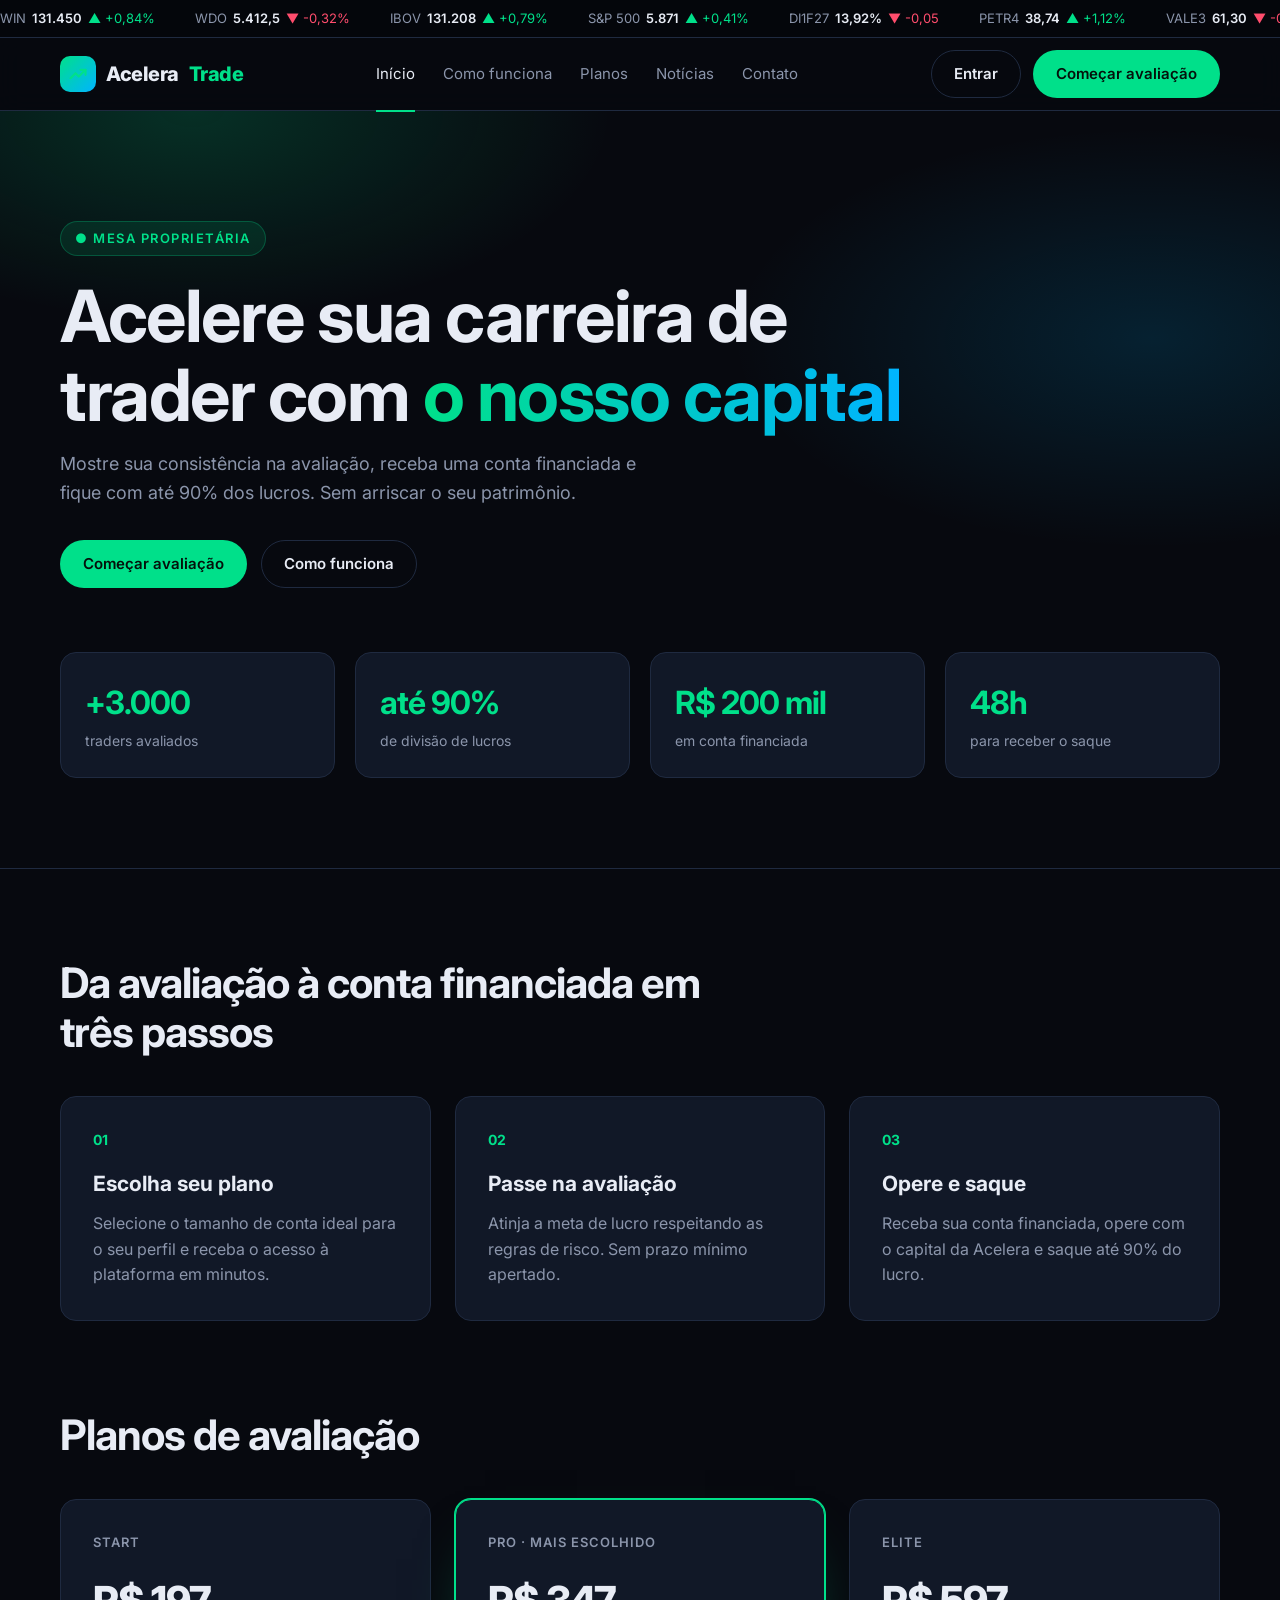
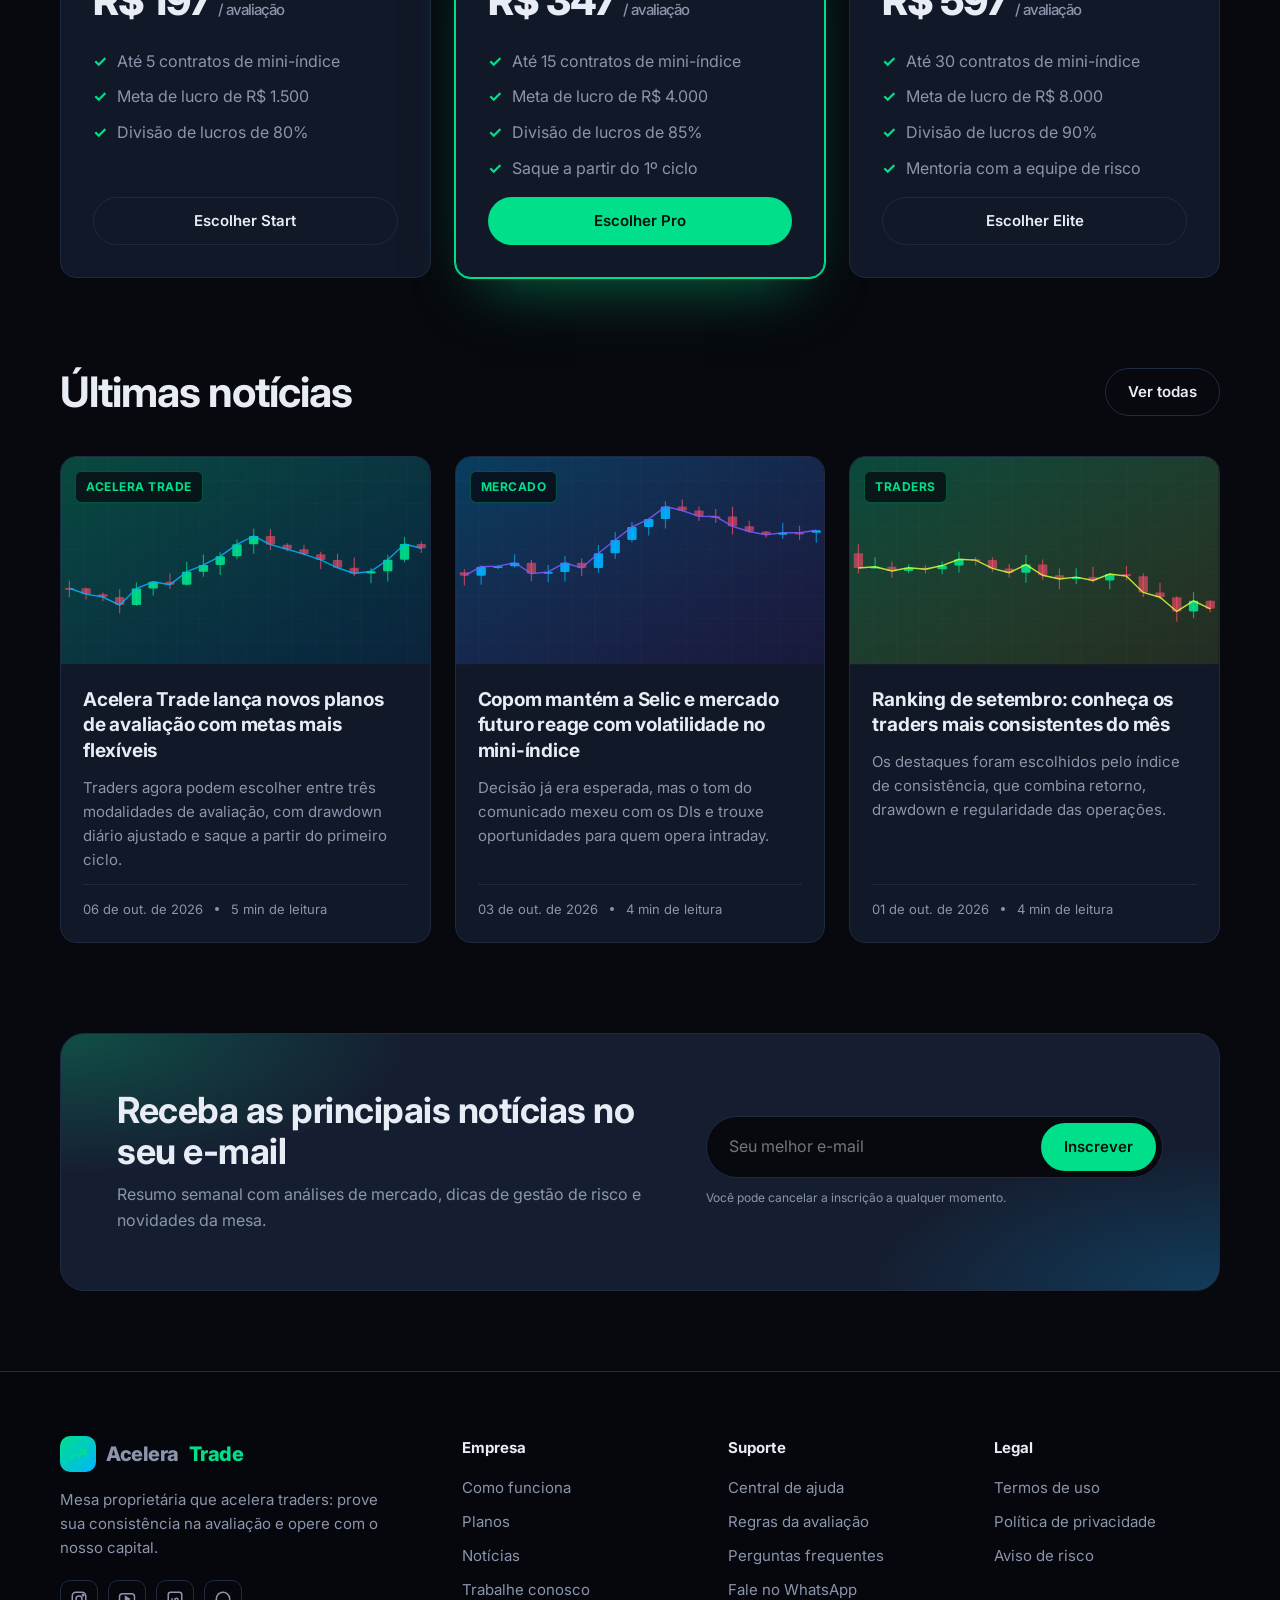
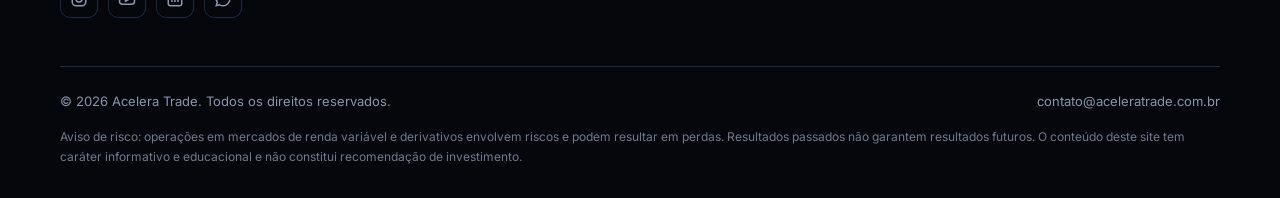
==== index.html @ 7189e015 "Cria site da Acelera Trade com página inicial e portal de notícias Co-Authored-By: Claude Opus 5.5 <" ====
<!DOCTYPE html>
<html lang="pt-BR">
<head>
  <meta charset="UTF-8">
  <meta name="viewport" content="width=device-width, initial-scale=1.0">
  <title>Acelera Trade | Mesa proprietária para traders</title>
  <meta name="description" content="Acelera Trade: passe na avaliação, comprove sua consistência e opere com o nosso capital, ficando com até 90% do lucro.">
  <link rel="preconnect" href="https://fonts.googleapis.com">
  <link rel="preconnect" href="https://fonts.gstatic.com" crossorigin>
  <link href="https://fonts.googleapis.com/css2?family=Inter:wght@400;500;600;700;800&display=swap" rel="stylesheet">
  <link rel="icon" href="favicon.svg" type="image/svg+xml">
  <link rel="stylesheet" href="css/style.css">
</head>
<body data-page="home">
  <div id="site-header"></div>

  <main>
    <section class="page-hero home-hero">
      <div class="container">
        <span class="eyebrow">● Mesa proprietária</span>
        <h1>Acelere sua carreira de trader com <em>o nosso capital</em></h1>
        <p>Mostre sua consistência na avaliação, receba uma conta financiada e fique com até 90% dos lucros. Sem arriscar o seu patrimônio.</p>
        <div class="hero-actions">
          <a href="#planos" class="btn btn--primary">Começar avaliação</a>
          <a href="#como-funciona" class="btn btn--ghost">Como funciona</a>
        </div>
        <div class="stats">
          <div class="stat"><strong>+3.000</strong><span>traders avaliados</span></div>
          <div class="stat"><strong>até 90%</strong><span>de divisão de lucros</span></div>
          <div class="stat"><strong>R$ 200 mil</strong><span>em conta financiada</span></div>
          <div class="stat"><strong>48h</strong><span>para receber o saque</span></div>
        </div>
      </div>
    </section>

    <section class="section" id="como-funciona">
      <div class="container">
        <div class="section-head">
          <h2>Da avaliação à conta financiada em três passos</h2>
        </div>
        <div class="steps">
          <div class="step"><div class="step__num">01</div><h3>Escolha seu plano</h3><p>Selecione o tamanho de conta ideal para o seu perfil e receba o acesso à plataforma em minutos.</p></div>
          <div class="step"><div class="step__num">02</div><h3>Passe na avaliação</h3><p>Atinja a meta de lucro respeitando as regras de risco. Sem prazo mínimo apertado.</p></div>
          <div class="step"><div class="step__num">03</div><h3>Opere e saque</h3><p>Receba sua conta financiada, opere com o capital da Acelera e saque até 90% do lucro.</p></div>
        </div>
      </div>
    </section>

    <section class="section" id="planos" style="padding-top:0">
      <div class="container">
        <div class="section-head">
          <h2>Planos de avaliação</h2>
        </div>
        <div class="plans">
          <div class="plan">
            <span class="plan__name">Start</span>
            <div class="plan__price">R$ 197 <small>/ avaliação</small></div>
            <ul><li>Até 5 contratos de mini-índice</li><li>Meta de lucro de R$ 1.500</li><li>Divisão de lucros de 80%</li></ul>
            <a href="#" class="btn btn--ghost">Escolher Start</a>
          </div>
          <div class="plan plan--hot">
            <span class="plan__name">Pro · mais escolhido</span>
            <div class="plan__price">R$ 347 <small>/ avaliação</small></div>
            <ul><li>Até 15 contratos de mini-índice</li><li>Meta de lucro de R$ 4.000</li><li>Divisão de lucros de 85%</li><li>Saque a partir do 1º ciclo</li></ul>
            <a href="#" class="btn btn--primary">Escolher Pro</a>
          </div>
          <div class="plan">
            <span class="plan__name">Elite</span>
            <div class="plan__price">R$ 597 <small>/ avaliação</small></div>
            <ul><li>Até 30 contratos de mini-índice</li><li>Meta de lucro de R$ 8.000</li><li>Divisão de lucros de 90%</li><li>Mentoria com a equipe de risco</li></ul>
            <a href="#" class="btn btn--ghost">Escolher Elite</a>
          </div>
        </div>
      </div>
    </section>

    <section class="section home-news" style="padding-top:0">
      <div class="container">
        <div class="section-head">
          <h2>Últimas notícias</h2>
          <a href="noticias.html" class="btn btn--ghost">Ver todas</a>
        </div>
        <div class="grid" id="latest"></div>
      </div>
    </section>

    <div class="container">
      <section class="newsletter">
        <div>
          <h2>Receba as principais notícias no seu e-mail</h2>
          <p>Resumo semanal com análises de mercado, dicas de gestão de risco e novidades da mesa.</p>
        </div>
        <div>
          <form data-newsletter>
            <input type="email" placeholder="Seu melhor e-mail" required aria-label="E-mail">
            <button class="btn btn--primary" type="submit">Inscrever</button>
          </form>
          <small>Você pode cancelar a inscrição a qualquer momento.</small>
        </div>
      </section>
    </div>
  </main>

  <div id="site-footer"></div>

  <script src="js/noticias-data.js"></script>
  <script src="js/main.js"></script>
  <script>
    document.addEventListener("DOMContentLoaded", () => {
      document.getElementById("latest").innerHTML = sortedNews().slice(0, 3).map(cardHtml).join("");
    });
  </script>
</body>
</html>
---- css/style.css ----
:root {
  --bg: #07090f;
  --bg-2: #0d1220;
  --card: #111827;
  --card-2: #151e31;
  --line: #1f2a40;
  --text: #e8ecf5;
  --muted: #8b95ab;
  --accent: #00e08a;
  --accent-2: #00b4ff;
  --danger: #ff4d6d;
  --radius: 16px;
  --max: 1200px;
}

* { box-sizing: border-box; margin: 0; padding: 0; }
html { scroll-behavior: smooth; }
body {
  font-family: "Inter", system-ui, -apple-system, Segoe UI, Roboto, sans-serif;
  background: var(--bg);
  color: var(--text);
  line-height: 1.6;
  -webkit-font-smoothing: antialiased;
}
a { color: inherit; text-decoration: none; }
img { max-width: 100%; display: block; }
button, input, select { font: inherit; }

.container { width: 100%; max-width: var(--max); margin: 0 auto; padding: 0 20px; }

/* ---------- Header ---------- */
.ticker {
  background: #04060b;
  border-bottom: 1px solid var(--line);
  overflow: hidden;
  font-size: 13px;
  white-space: nowrap;
}
.ticker__track {
  display: inline-flex;
  gap: 40px;
  padding: 8px 0;
  animation: ticker 40s linear infinite;
}
.ticker__item { color: var(--muted); }
.ticker__item b { color: var(--text); margin: 0 6px; font-weight: 600; }
.up { color: var(--accent); }
.down { color: var(--danger); }
@keyframes ticker { from { transform: translateX(0); } to { transform: translateX(-50%); } }

.header {
  position: sticky; top: 0; z-index: 50;
  background: rgba(7, 9, 15, .85);
  backdrop-filter: blur(12px);
  border-bottom: 1px solid var(--line);
}
.header__inner { display: flex; align-items: center; justify-content: space-between; height: 72px; gap: 24px; }
.logo { display: flex; align-items: center; gap: 10px; font-weight: 800; font-size: 20px; letter-spacing: -.5px; }
.logo__mark {
  width: 36px; height: 36px; border-radius: 10px;
  background: linear-gradient(135deg, var(--accent), var(--accent-2));
  display: grid; place-items: center; color: #04110b;
}
.logo span { color: var(--accent); }

.nav { display: flex; gap: 28px; font-size: 15px; }
.nav a { color: var(--muted); transition: color .2s; position: relative; }
.nav a:hover, .nav a.active { color: var(--text); }
.nav a.active::after {
  content: ""; position: absolute; left: 0; right: 0; bottom: -26px; height: 2px; background: var(--accent);
}
.header__cta { display: flex; gap: 12px; align-items: center; }

.btn {
  display: inline-flex; align-items: center; justify-content: center; gap: 8px;
  padding: 11px 22px; border-radius: 999px; font-weight: 600; font-size: 15px;
  border: 1px solid transparent; cursor: pointer; white-space: nowrap; transition: transform .2s, box-shadow .2s, background .2s;
}
.btn--primary { background: var(--accent); color: #04110b; }
.btn--primary:hover { transform: translateY(-2px); box-shadow: 0 10px 30px -10px var(--accent); }
.btn--ghost { border-color: var(--line); color: var(--text); background: transparent; }
.btn--ghost:hover { border-color: var(--accent); color: var(--accent); }

.menu-toggle { display: none; background: none; border: 0; color: var(--text); cursor: pointer; }

/* ---------- Hero ---------- */
.page-hero {
  position: relative;
  padding: 80px 0 56px;
  overflow: hidden;
  border-bottom: 1px solid var(--line);
}
.page-hero::before {
  content: ""; position: absolute; inset: 0;
  background:
    radial-gradient(600px 300px at 15% 0%, rgba(0, 224, 138, .18), transparent 70%),
    radial-gradient(600px 300px at 90% 30%, rgba(0, 180, 255, .14), transparent 70%);
  pointer-events: none;
}
.page-hero .container { position: relative; }
.eyebrow {
  display: inline-flex; align-items: center; gap: 8px;
  font-size: 13px; font-weight: 600; letter-spacing: 1.5px; text-transform: uppercase;
  color: var(--accent); background: rgba(0, 224, 138, .1);
  padding: 6px 14px; border-radius: 999px; border: 1px solid rgba(0, 224, 138, .25);
}
.page-hero h1 { font-size: clamp(36px, 5vw, 60px); line-height: 1.1; letter-spacing: -1.5px; margin: 20px 0 16px; max-width: 760px; }
.page-hero h1 em { font-style: normal; background: linear-gradient(90deg, var(--accent), var(--accent-2)); -webkit-background-clip: text; background-clip: text; color: transparent; }
.page-hero p { color: var(--muted); font-size: 18px; max-width: 620px; }

/* ---------- Toolbar ---------- */
.toolbar { display: flex; flex-wrap: wrap; justify-content: space-between; align-items: center; gap: 16px; margin: 40px 0 32px; }
.filters { display: flex; flex-wrap: wrap; gap: 10px; }
.chip {
  padding: 8px 16px; border-radius: 999px; font-size: 14px; font-weight: 500;
  background: var(--card); border: 1px solid var(--line); color: var(--muted); cursor: pointer; transition: all .2s;
}
.chip:hover { color: var(--text); border-color: #2c3a57; }
.chip.active { background: var(--accent); color: #04110b; border-color: var(--accent); }
.search {
  display: flex; align-items: center; gap: 8px;
  background: var(--card); border: 1px solid var(--line); border-radius: 999px; padding: 0 16px; min-width: 280px;
}
.search input { background: none; border: 0; outline: none; color: var(--text); padding: 10px 0; width: 100%; }
.search:focus-within { border-color: var(--accent); }

/* ---------- Thumbnails ---------- */
.thumb {
  position: relative; overflow: hidden; aspect-ratio: 16 / 9;
  background: var(--bg-2);
}
.thumb svg { width: 100%; height: 100%; display: block; transition: transform .5s; }
.thumb__tag {
  position: absolute; top: 14px; left: 14px;
  font-size: 12px; font-weight: 700; letter-spacing: .5px; text-transform: uppercase;
  padding: 5px 10px; border-radius: 6px; background: rgba(7, 9, 15, .75); backdrop-filter: blur(6px);
  color: var(--accent); border: 1px solid rgba(0, 224, 138, .3);
}

/* ---------- Featured ---------- */
.featured {
  display: grid; grid-template-columns: 1.35fr 1fr; gap: 0;
  background: var(--card); border: 1px solid var(--line); border-radius: var(--radius); overflow: hidden;
  margin-top: 48px; transition: border-color .3s;
}
.featured:hover { border-color: #2c3a57; }
.featured:hover .thumb svg { transform: scale(1.04); }
.featured .thumb { aspect-ratio: auto; min-height: 340px; }
.featured__body { padding: 40px; display: flex; flex-direction: column; justify-content: center; gap: 16px; }
.featured__label { font-size: 13px; font-weight: 700; color: var(--accent-2); text-transform: uppercase; letter-spacing: 1.5px; }
.featured h2 { font-size: clamp(24px, 2.6vw, 34px); line-height: 1.2; letter-spacing: -.5px; }
.featured p { color: var(--muted); }

.meta { display: flex; align-items: center; gap: 12px; font-size: 13px; color: var(--muted); flex-wrap: wrap; }
.meta .dot { width: 4px; height: 4px; background: var(--muted); border-radius: 50%; }
.author { display: flex; align-items: center; gap: 8px; color: var(--text); font-weight: 500; }
.avatar {
  width: 28px; height: 28px; border-radius: 50%; display: grid; place-items: center;
  font-size: 12px; font-weight: 700; color: #04110b; background: linear-gradient(135deg, var(--accent), var(--accent-2));
}

/* ---------- Layout with sidebar ---------- */
.content { display: grid; grid-template-columns: 1fr 320px; gap: 40px; padding-bottom: 80px; }

.grid { display: grid; grid-template-columns: repeat(2, 1fr); gap: 24px; }
.card {
  background: var(--card); border: 1px solid var(--line); border-radius: var(--radius); overflow: hidden;
  display: flex; flex-direction: column; transition: transform .3s, border-color .3s;
}
.card:hover { transform: translateY(-4px); border-color: #2c3a57; }
.card:hover .thumb svg { transform: scale(1.06); }
.card__body { padding: 22px; display: flex; flex-direction: column; gap: 12px; flex: 1; }
.card h3 { font-size: 19px; line-height: 1.35; letter-spacing: -.2px; }
.card:hover h3 { color: var(--accent); }
.card p { color: var(--muted); font-size: 15px; flex: 1; }
.card .meta { padding-top: 14px; border-top: 1px solid var(--line); }

.empty { grid-column: 1 / -1; text-align: center; padding: 60px 20px; color: var(--muted); border: 1px dashed var(--line); border-radius: var(--radius); }

.pagination { display: flex; justify-content: center; gap: 8px; margin-top: 40px; }
.pagination button {
  min-width: 42px; height: 42px; padding: 0 12px; border-radius: 10px; cursor: pointer;
  background: var(--card); border: 1px solid var(--line); color: var(--muted); font-weight: 600;
}
.pagination button:hover:not(:disabled) { color: var(--text); border-color: #2c3a57; }
.pagination button.active { background: var(--accent); color: #04110b; border-color: var(--accent); }
.pagination button:disabled { opacity: .4; cursor: not-allowed; }

/* ---------- Sidebar ---------- */
.sidebar { display: flex; flex-direction: column; gap: 24px; }
.widget { background: var(--card); border: 1px solid var(--line); border-radius: var(--radius); padding: 24px; }
.widget h4 { font-size: 15px; text-transform: uppercase; letter-spacing: 1px; color: var(--muted); margin-bottom: 18px; }
.popular { list-style: none; counter-reset: pop; display: flex; flex-direction: column; gap: 16px; }
.popular li { counter-increment: pop; display: flex; gap: 14px; align-items: flex-start; }
.popular li::before {
  content: counter(pop, decimal-leading-zero); font-size: 22px; font-weight: 800; line-height: 1;
  color: transparent; -webkit-text-stroke: 1px var(--accent);
}
.popular a { font-size: 15px; font-weight: 500; line-height: 1.4; }
.popular a:hover { color: var(--accent); }
.popular small { display: block; color: var(--muted); font-size: 12px; margin-top: 4px; }

.cats { list-style: none; display: flex; flex-direction: column; }
.cats li { display: flex; justify-content: space-between; padding: 10px 0; border-bottom: 1px solid var(--line); font-size: 15px; cursor: pointer; }
.cats li:last-child { border-bottom: 0; }
.cats li:hover { color: var(--accent); }
.cats span { color: var(--muted); font-size: 13px; background: var(--bg-2); padding: 2px 10px; border-radius: 999px; }

.widget--cta {
  background: linear-gradient(160deg, rgba(0, 224, 138, .18), rgba(0, 180, 255, .1)), var(--card);
  border-color: rgba(0, 224, 138, .3);
}
.widget--cta h3 { font-size: 22px; line-height: 1.25; margin-bottom: 10px; }
.widget--cta p { color: var(--muted); font-size: 14px; margin-bottom: 18px; }
.widget--cta .btn { width: 100%; }

/* ---------- Newsletter ---------- */
.newsletter {
  margin: 0 0 80px;
  border-radius: 24px; padding: 56px;
  background:
    radial-gradient(500px 200px at 0% 0%, rgba(0, 224, 138, .25), transparent 70%),
    radial-gradient(500px 200px at 100% 100%, rgba(0, 180, 255, .2), transparent 70%),
    var(--card-2);
  border: 1px solid var(--line);
  display: grid; grid-template-columns: 1.2fr 1fr; gap: 40px; align-items: center;
}
.newsletter h2 { font-size: clamp(26px, 3vw, 36px); line-height: 1.15; letter-spacing: -.5px; margin-bottom: 10px; }
.newsletter p { color: var(--muted); }
.newsletter form { display: flex; gap: 10px; background: var(--bg); border: 1px solid var(--line); padding: 6px; border-radius: 999px; }
.newsletter input { flex: 1; min-width: 0; background: none; border: 0; outline: none; color: var(--text); padding: 0 16px; }
.newsletter small { display: block; margin-top: 10px; color: var(--muted); font-size: 12px; }
.form-msg { color: var(--accent) !important; font-weight: 600; }

/* ---------- Article ---------- */
.article-hero { padding: 56px 0 32px; }
.breadcrumb { font-size: 14px; color: var(--muted); margin-bottom: 24px; }
.breadcrumb a:hover { color: var(--accent); }
.article-hero h1 { font-size: clamp(30px, 4.2vw, 50px); line-height: 1.12; letter-spacing: -1px; margin: 18px 0; max-width: 900px; }
.article-hero .lead { color: var(--muted); font-size: 19px; max-width: 760px; margin-bottom: 24px; }
.article-cover { border-radius: var(--radius); overflow: hidden; border: 1px solid var(--line); margin-bottom: 48px; }
.article-cover .thumb { aspect-ratio: 21 / 9; }
.article { max-width: 760px; font-size: 18px; color: #cfd6e4; }
.article h2 { color: var(--text); font-size: 26px; margin: 40px 0 14px; letter-spacing: -.3px; }
.article p { margin-bottom: 20px; }
.article ul { margin: 0 0 20px 22px; }
.article li { margin-bottom: 8px; }
.article blockquote {
  border-left: 3px solid var(--accent); padding: 8px 0 8px 22px; margin: 28px 0;
  font-size: 21px; color: var(--text); font-weight: 500;
}
.share { display: flex; gap: 10px; align-items: center; margin: 40px 0; padding-top: 24px; border-top: 1px solid var(--line); color: var(--muted); font-size: 14px; }
.share a { width: 38px; height: 38px; border-radius: 50%; border: 1px solid var(--line); display: grid; place-items: center; transition: all .2s; }
.share a:hover { border-color: var(--accent); color: var(--accent); }
.related { padding: 40px 0 80px; }
.related h2 { font-size: 28px; margin-bottom: 24px; }
.related .grid { grid-template-columns: repeat(3, 1fr); }

/* ---------- Home ---------- */
.home-hero { padding: 110px 0 90px; }
.home-hero h1 { font-size: clamp(40px, 6vw, 72px); max-width: 880px; }
.hero-actions { display: flex; gap: 14px; margin-top: 32px; flex-wrap: wrap; }
.stats { display: grid; grid-template-columns: repeat(4, 1fr); gap: 20px; margin-top: 64px; }
.stat { background: var(--card); border: 1px solid var(--line); border-radius: var(--radius); padding: 24px; }
.stat strong { display: block; font-size: 32px; letter-spacing: -1px; color: var(--accent); }
.stat span { color: var(--muted); font-size: 14px; }
.section { padding: 90px 0; }
.section-head { display: flex; justify-content: space-between; align-items: end; gap: 20px; margin-bottom: 40px; flex-wrap: wrap; }
.section-head h2 { font-size: clamp(28px, 3.5vw, 42px); letter-spacing: -1px; line-height: 1.15; max-width: 640px; }
.steps { display: grid; grid-template-columns: repeat(3, 1fr); gap: 24px; }
.step { background: var(--card); border: 1px solid var(--line); border-radius: var(--radius); padding: 32px; }
.step__num { font-size: 14px; font-weight: 700; color: var(--accent); margin-bottom: 16px; }
.step h3 { font-size: 21px; margin-bottom: 10px; }
.step p { color: var(--muted); }
.plans { display: grid; grid-template-columns: repeat(3, 1fr); gap: 24px; }
.plan { background: var(--card); border: 1px solid var(--line); border-radius: var(--radius); padding: 32px; display: flex; flex-direction: column; gap: 16px; }
.plan--hot { border-color: var(--accent); box-shadow: 0 0 0 1px var(--accent), 0 30px 60px -30px rgba(0, 224, 138, .5); }
.plan__name { color: var(--muted); font-weight: 600; text-transform: uppercase; letter-spacing: 1px; font-size: 13px; }
.plan__price { font-size: 40px; font-weight: 800; letter-spacing: -1px; }
.plan__price small { font-size: 15px; color: var(--muted); font-weight: 500; }
.plan ul { list-style: none; display: flex; flex-direction: column; gap: 10px; color: var(--muted); flex: 1; }
.plan li::before { content: "✓"; color: var(--accent); margin-right: 10px; font-weight: 700; }
.home-news .grid { grid-template-columns: repeat(3, 1fr); }

/* ---------- Footer ---------- */
.footer { border-top: 1px solid var(--line); background: #05070c; padding: 64px 0 32px; color: var(--muted); font-size: 15px; }
.footer__grid { display: grid; grid-template-columns: 1.6fr repeat(3, 1fr); gap: 40px; margin-bottom: 48px; }
.footer h5 { color: var(--text); font-size: 15px; margin-bottom: 16px; }
.footer ul { list-style: none; display: flex; flex-direction: column; gap: 10px; }
.footer a:hover { color: var(--accent); }
.footer__about p { margin: 16px 0 20px; max-width: 320px; }
.socials { display: flex; gap: 10px; }
.socials a { width: 38px; height: 38px; border-radius: 10px; border: 1px solid var(--line); display: grid; place-items: center; }
.socials a:hover { border-color: var(--accent); }
.footer__bottom { border-top: 1px solid var(--line); padding-top: 24px; display: flex; justify-content: space-between; gap: 20px; flex-wrap: wrap; font-size: 13px; }
.disclaimer { font-size: 12px; line-height: 1.6; margin-top: 16px; opacity: .8; }

/* ---------- Responsive ---------- */
@media (max-width: 1024px) {
  .content { grid-template-columns: 1fr; }
  .sidebar { display: grid; grid-template-columns: repeat(2, 1fr); }
  .related .grid, .home-news .grid, .steps, .plans { grid-template-columns: repeat(2, 1fr); }
  .stats { grid-template-columns: repeat(2, 1fr); }
  .footer__grid { grid-template-columns: 1fr 1fr; }
}
@media (max-width: 860px) {
  .nav, .header__cta .btn--ghost { display: none; }
  .menu-toggle { display: block; }
  .nav.open {
    display: flex; flex-direction: column; position: absolute; top: 72px; left: 0; right: 0;
    background: var(--bg); padding: 20px; border-bottom: 1px solid var(--line); gap: 18px;
  }
  .nav a.active::after { display: none; }
  .featured { grid-template-columns: 1fr; }
  .featured .thumb { min-height: 220px; }
  .featured__body { padding: 28px; }
  .newsletter { grid-template-columns: 1fr; padding: 32px; }
}
@media (max-width: 640px) {
  .container { padding: 0 16px; }
  .grid, .sidebar, .related .grid, .home-news .grid, .steps, .plans { grid-template-columns: 1fr; }
  .search { min-width: 0; width: 100%; }
  .header__cta .btn--primary { padding: 9px 16px; font-size: 14px; }
  .newsletter form { flex-direction: column; border-radius: 16px; }
  .newsletter input { padding: 12px; }
  .footer__grid { grid-template-columns: 1fr; }
  .article { font-size: 17px; }
}
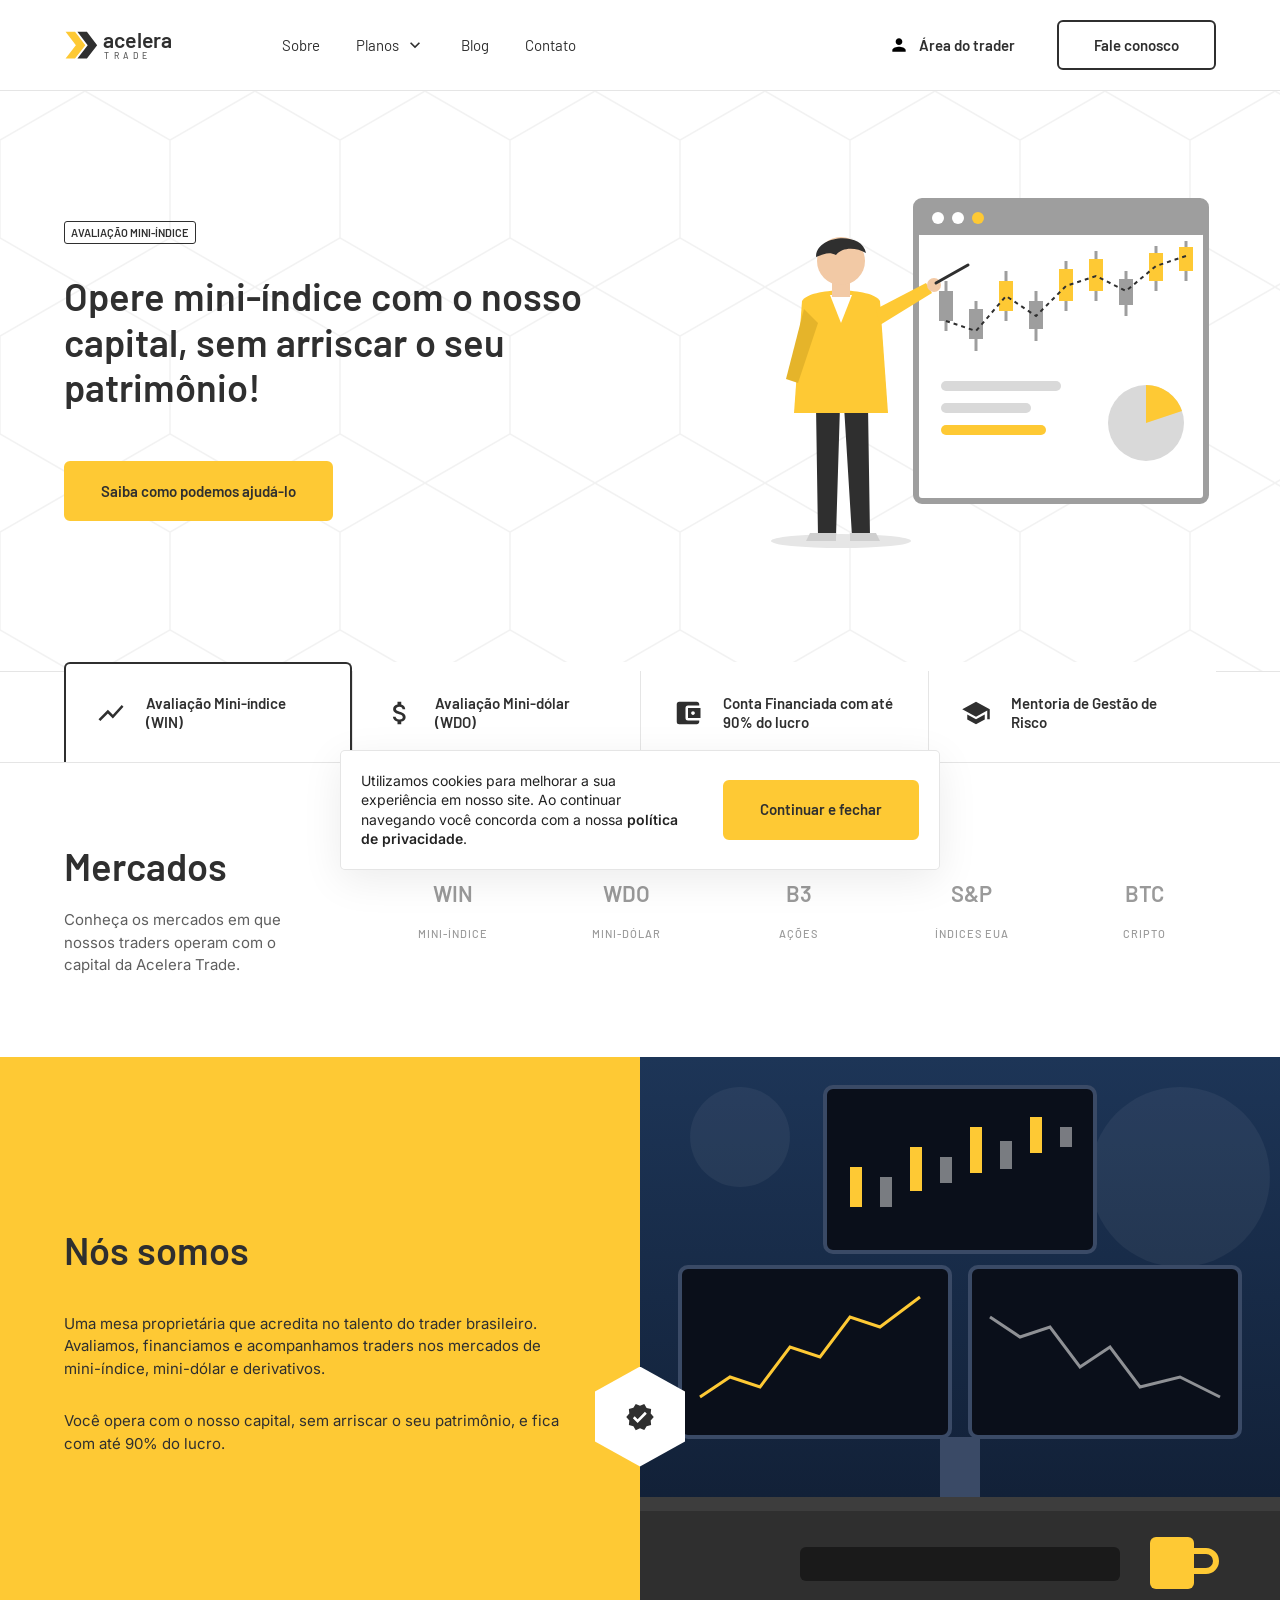
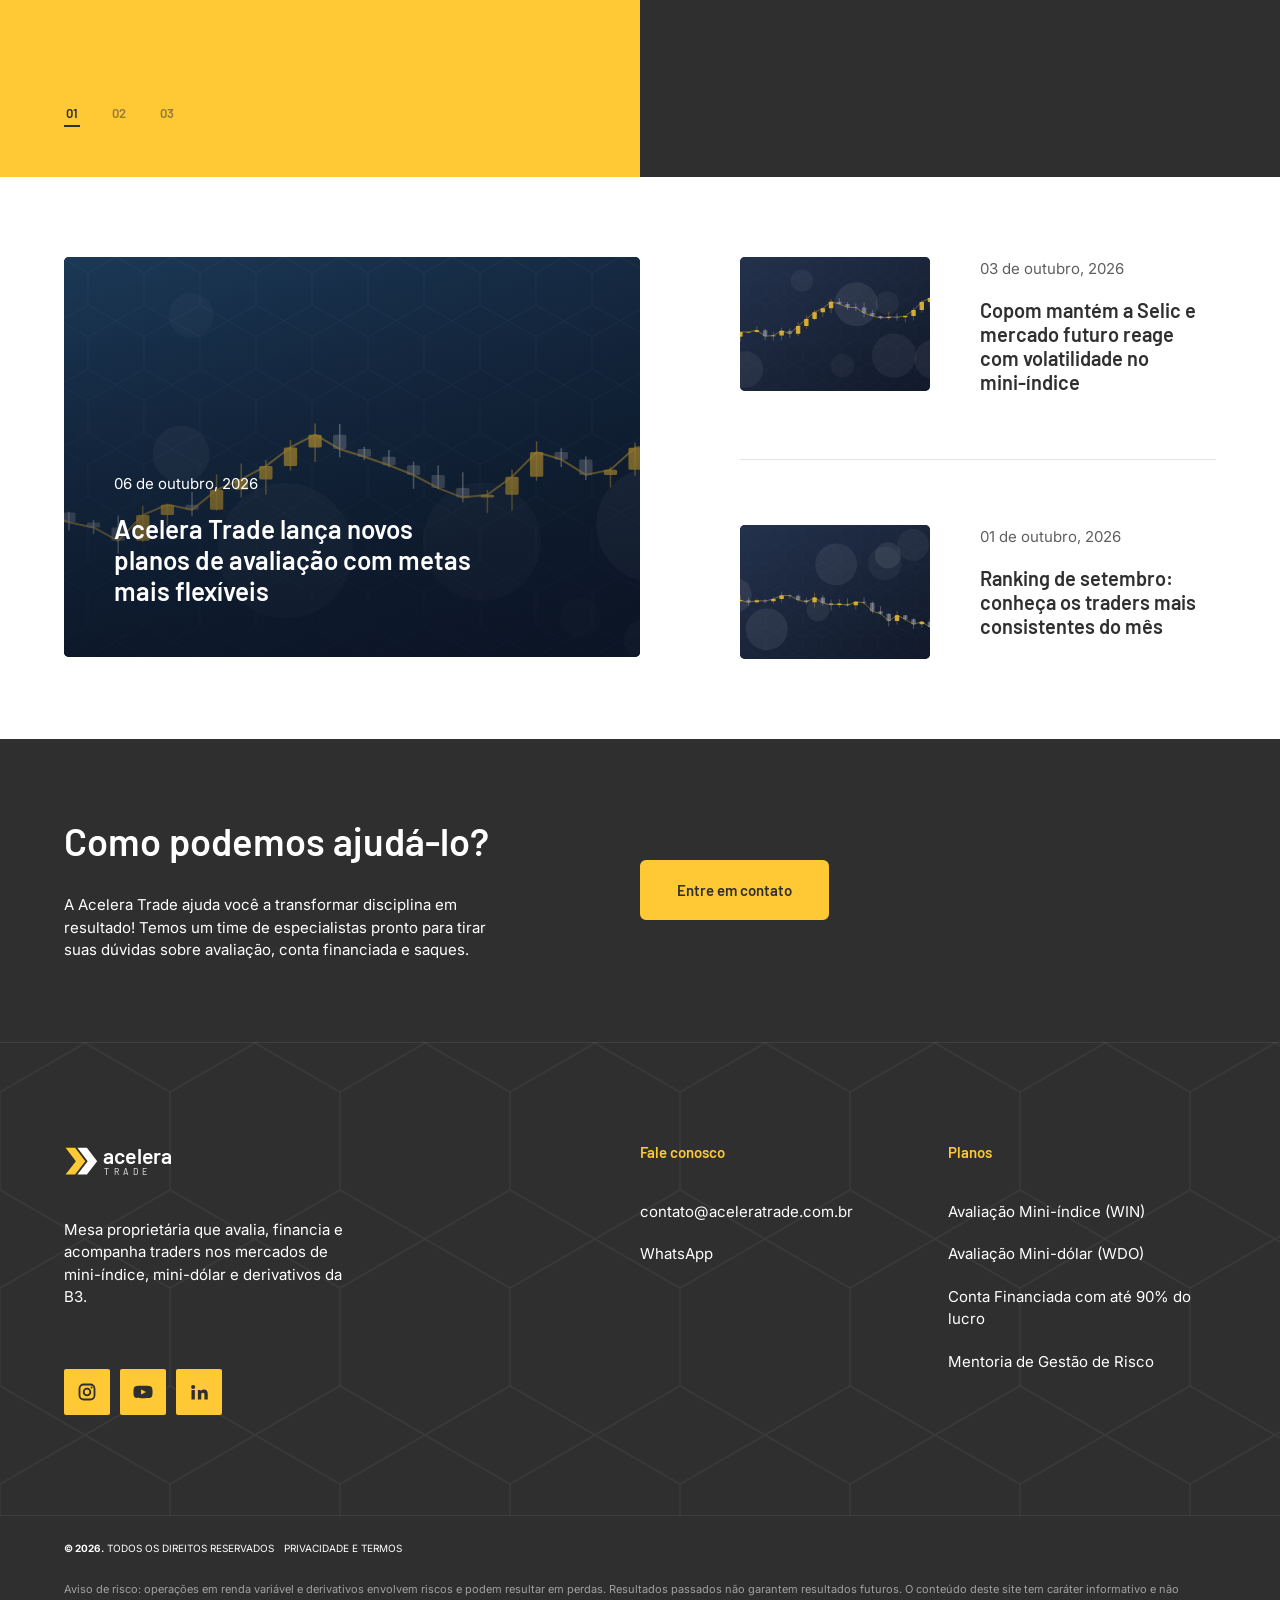
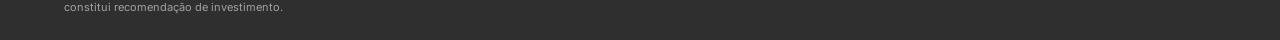
==== commit 48a5a90c: "Refaz o site no layout do blog da Incube Metrics Header com mega menu, menu lateral no celular, blog" ====
--- a/index.html
+++ b/index.html
@@ -3,102 +3,129 @@
 <head>
   <meta charset="UTF-8">
   <meta name="viewport" content="width=device-width, initial-scale=1.0">
-  <title>Acelera Trade | Mesa proprietária para traders</title>
+  <title>Acelera Trade - Mesa proprietária para traders</title>
   <meta name="description" content="Acelera Trade: passe na avaliação, comprove sua consistência e opere com o nosso capital, ficando com até 90% do lucro.">
+  <link rel="icon" href="favicon.svg" type="image/svg+xml">
   <link rel="preconnect" href="https://fonts.googleapis.com">
   <link rel="preconnect" href="https://fonts.gstatic.com" crossorigin>
-  <link href="https://fonts.googleapis.com/css2?family=Inter:wght@400;500;600;700;800&display=swap" rel="stylesheet">
-  <link rel="icon" href="favicon.svg" type="image/svg+xml">
+  <link href="https://fonts.googleapis.com/css2?family=Barlow:wght@400;500;600&family=Inter&display=swap" rel="stylesheet">
   <link rel="stylesheet" href="css/style.css">
 </head>
 <body data-page="home">
   <div id="site-header"></div>
 
   <main>
-    <section class="page-hero home-hero">
-      <div class="container">
-        <span class="eyebrow">● Mesa proprietária</span>
-        <h1>Acelere sua carreira de trader com <em>o nosso capital</em></h1>
-        <p>Mostre sua consistência na avaliação, receba uma conta financiada e fique com até 90% dos lucros. Sem arriscar o seu patrimônio.</p>
-        <div class="hero-actions">
-          <a href="#planos" class="btn btn--primary">Começar avaliação</a>
-          <a href="#como-funciona" class="btn btn--ghost">Como funciona</a>
+    <section class="hero" id="servicos">
+      <div class="wrap hero-content">
+        <div>
+          <span class="tag" id="hero-tag"></span>
+          <h1 class="title-common" id="hero-title"></h1>
+          <a href="#contato" class="btn">Saiba como podemos ajudá-lo</a>
         </div>
-        <div class="stats">
-          <div class="stat"><strong>+3.000</strong><span>traders avaliados</span></div>
-          <div class="stat"><strong>até 90%</strong><span>de divisão de lucros</span></div>
-          <div class="stat"><strong>R$ 200 mil</strong><span>em conta financiada</span></div>
-          <div class="stat"><strong>48h</strong><span>para receber o saque</span></div>
+        <div class="hero-art">
+          <svg viewBox="0 0 470 360" aria-hidden="true">
+            <!-- painel de cotações -->
+            <rect x="170" y="10" width="290" height="300" rx="6" fill="#fff" stroke="#9e9e9e" stroke-width="6"/>
+            <rect x="170" y="10" width="290" height="34" rx="4" fill="#9e9e9e"/>
+            <circle cx="192" cy="27" r="6" fill="#fff"/><circle cx="212" cy="27" r="6" fill="#fff"/><circle cx="232" cy="27" r="6" fill="#fec934"/>
+            <g stroke="#9e9e9e" stroke-width="3">
+              <line x1="200" y1="90" x2="200" y2="140"/><line x1="230" y1="110" x2="230" y2="160"/><line x1="260" y1="80" x2="260" y2="130"/>
+              <line x1="290" y1="100" x2="290" y2="150"/><line x1="320" y1="70" x2="320" y2="120"/><line x1="350" y1="60" x2="350" y2="110"/>
+              <line x1="380" y1="80" x2="380" y2="125"/><line x1="410" y1="55" x2="410" y2="100"/><line x1="440" y1="50" x2="440" y2="90"/>
+            </g>
+            <g fill="#9e9e9e"><rect x="193" y="100" width="14" height="30"/><rect x="223" y="118" width="14" height="30"/><rect x="283" y="110" width="14" height="28"/><rect x="373" y="88" width="14" height="26"/></g>
+            <g fill="#fec934"><rect x="253" y="90" width="14" height="30"/><rect x="313" y="78" width="14" height="32"/><rect x="343" y="68" width="14" height="32"/><rect x="403" y="62" width="14" height="28"/><rect x="433" y="56" width="14" height="24"/></g>
+            <polyline points="200,130 230,140 260,105 290,125 320,95 350,85 380,100 410,75 440,65" fill="none" stroke="#2f2f2f" stroke-width="2" stroke-dasharray="4 4"/>
+            <rect x="195" y="190" width="120" height="10" rx="5" fill="#d9d9d9"/><rect x="195" y="212" width="90" height="10" rx="5" fill="#d9d9d9"/>
+            <rect x="195" y="234" width="105" height="10" rx="5" fill="#fec934"/>
+            <circle cx="400" cy="232" r="38" fill="#d9d9d9"/><path d="M400 232V194a38 38 0 0 1 36 26z" fill="#fec934"/>
+            <!-- pessoa -->
+            <ellipse cx="95" cy="350" rx="70" ry="7" fill="#e6e6e6"/>
+            <path d="M70 215h24l-4 130h-18zM98 215h24l2 130h-18z" fill="#2f2f2f"/>
+            <path d="M60 350h30v-8H64zM104 350h30l-4-8h-26z" fill="#cfcfcf"/>
+            <path d="M56 110c8-14 70-14 78 0l8 112H48z" fill="#fec934"/>
+            <path d="M84 104h22l-11 28z" fill="#fff"/>
+            <path d="M130 118l50-26 6 10-52 32z" fill="#fec934"/>
+            <circle cx="188" cy="94" r="7" fill="#f2c9a5"/>
+            <line x1="190" y1="92" x2="222" y2="74" stroke="#2f2f2f" stroke-width="3" stroke-linecap="round"/>
+            <path d="M58 118l-18 70 12 4 20-60z" fill="#e5b42a"/>
+            <rect x="86" y="88" width="18" height="18" fill="#f2c9a5"/>
+            <circle cx="95" cy="70" r="24" fill="#f2c9a5"/>
+            <path d="M70 66c0-22 46-26 50-4-10-6-24-6-30 2-8-4-14 0-20 2z" fill="#2f2f2f"/>
+          </svg>
         </div>
       </div>
     </section>
 
-    <section class="section" id="como-funciona">
-      <div class="container">
-        <div class="section-head">
-          <h2>Da avaliação à conta financiada em três passos</h2>
+    <nav class="services-tabs" aria-label="Planos">
+      <ul class="wrap" id="tabs"></ul>
+    </nav>
+
+    <section class="clientes col-af">
+      <div class="wrap clientes-content">
+        <div>
+          <h2 class="title-common">Mercados</h2>
+          <p class="desc-common">Conheça os mercados em que nossos traders operam com o capital da Acelera Trade.</p>
         </div>
-        <div class="steps">
-          <div class="step"><div class="step__num">01</div><h3>Escolha seu plano</h3><p>Selecione o tamanho de conta ideal para o seu perfil e receba o acesso à plataforma em minutos.</p></div>
-          <div class="step"><div class="step__num">02</div><h3>Passe na avaliação</h3><p>Atinja a meta de lucro respeitando as regras de risco. Sem prazo mínimo apertado.</p></div>
-          <div class="step"><div class="step__num">03</div><h3>Opere e saque</h3><p>Receba sua conta financiada, opere com o capital da Acelera e saque até 90% do lucro.</p></div>
+        <div class="logos">
+          <span>WIN<small>MINI-ÍNDICE</small></span>
+          <span>WDO<small>MINI-DÓLAR</small></span>
+          <span>B3<small>AÇÕES</small></span>
+          <span>S&amp;P<small>ÍNDICES EUA</small></span>
+          <span>BTC<small>CRIPTO</small></span>
         </div>
       </div>
     </section>
 
-    <section class="section" id="planos" style="padding-top:0">
-      <div class="container">
-        <div class="section-head">
-          <h2>Planos de avaliação</h2>
+    <section class="somos" id="sobre">
+      <div class="somos-text">
+        <h2 class="title-common">Nós somos</h2>
+        <div class="somos-slide active">
+          <p>Uma mesa proprietária que acredita no talento do trader brasileiro. Avaliamos, financiamos e acompanhamos traders nos mercados de mini-índice, mini-dólar e derivativos.</p>
+          <p>Você opera com o nosso capital, sem arriscar o seu patrimônio, e fica com até 90% do lucro.</p>
         </div>
-        <div class="plans">
-          <div class="plan">
-            <span class="plan__name">Start</span>
-            <div class="plan__price">R$ 197 <small>/ avaliação</small></div>
-            <ul><li>Até 5 contratos de mini-índice</li><li>Meta de lucro de R$ 1.500</li><li>Divisão de lucros de 80%</li></ul>
-            <a href="#" class="btn btn--ghost">Escolher Start</a>
-          </div>
-          <div class="plan plan--hot">
-            <span class="plan__name">Pro · mais escolhido</span>
-            <div class="plan__price">R$ 347 <small>/ avaliação</small></div>
-            <ul><li>Até 15 contratos de mini-índice</li><li>Meta de lucro de R$ 4.000</li><li>Divisão de lucros de 85%</li><li>Saque a partir do 1º ciclo</li></ul>
-            <a href="#" class="btn btn--primary">Escolher Pro</a>
-          </div>
-          <div class="plan">
-            <span class="plan__name">Elite</span>
-            <div class="plan__price">R$ 597 <small>/ avaliação</small></div>
-            <ul><li>Até 30 contratos de mini-índice</li><li>Meta de lucro de R$ 8.000</li><li>Divisão de lucros de 90%</li><li>Mentoria com a equipe de risco</li></ul>
-            <a href="#" class="btn btn--ghost">Escolher Elite</a>
-          </div>
+        <div class="somos-slide">
+          <p>Nossa avaliação é simples e transparente: meta de lucro clara, regras de risco objetivas e sem prazo mínimo apertado.</p>
+          <p>Assim que aprovado, você recebe a conta financiada e pode solicitar saques a partir do primeiro ciclo.</p>
         </div>
+        <div class="somos-slide">
+          <p>Além do capital, oferecemos acompanhamento: relatórios de desempenho, mentoria de gestão de risco e uma comunidade de traders focados em consistência.</p>
+          <p>Desta forma, sua evolução é medida e acompanhada em tempo real.</p>
+        </div>
+        <div class="somos-dots" id="dots"><button class="active">01</button><button>02</button><button>03</button></div>
+        <div class="somos-badge" id="badge"></div>
+      </div>
+      <div class="somos-art">
+        <svg viewBox="0 0 680 720" preserveAspectRatio="xMidYMid slice" aria-hidden="true">
+          <defs>
+            <linearGradient id="sky" x1="0" y1="0" x2="0" y2="1"><stop offset="0" stop-color="#1d3557"/><stop offset="1" stop-color="#0b1424"/></linearGradient>
+          </defs>
+          <rect width="680" height="720" fill="url(#sky)"/>
+          <g fill="#fff" opacity=".05"><circle cx="560" cy="120" r="90"/><circle cx="120" cy="80" r="50"/><circle cx="420" cy="260" r="40"/></g>
+          <!-- monitores -->
+          <g>
+            <rect x="60" y="210" width="270" height="170" rx="8" fill="#0a0f1a" stroke="#3a4a66" stroke-width="4"/>
+            <rect x="350" y="210" width="270" height="170" rx="8" fill="#0a0f1a" stroke="#3a4a66" stroke-width="4"/>
+            <rect x="205" y="30" width="270" height="165" rx="8" fill="#0a0f1a" stroke="#3a4a66" stroke-width="4"/>
+            <polyline points="80,340 110,320 140,330 170,290 200,300 230,260 260,270 300,240" fill="none" stroke="#fec934" stroke-width="3"/>
+            <polyline points="370,260 400,280 430,270 460,310 490,290 520,330 560,320 600,340" fill="none" stroke="#e8e8e8" stroke-width="3" opacity=".6"/>
+            <g fill="#fec934"><rect x="230" y="110" width="12" height="40"/><rect x="290" y="90" width="12" height="44"/><rect x="350" y="70" width="12" height="46"/><rect x="410" y="60" width="12" height="36"/></g>
+            <g fill="#e8e8e8" opacity=".5"><rect x="260" y="120" width="12" height="30"/><rect x="320" y="100" width="12" height="26"/><rect x="380" y="84" width="12" height="28"/><rect x="440" y="70" width="12" height="20"/></g>
+            <rect x="320" y="380" width="40" height="60" fill="#3a4a66"/>
+          </g>
+          <!-- mesa -->
+          <rect x="0" y="440" width="680" height="280" fill="#2f2f2f"/>
+          <rect x="0" y="440" width="680" height="14" fill="#3d3d3d"/>
+          <rect x="180" y="490" width="320" height="34" rx="6" fill="#1a1a1a"/>
+          <rect x="530" y="480" width="44" height="52" rx="6" fill="#fec934"/>
+          <path d="M574 494h12a10 10 0 0 1 0 20h-12" fill="none" stroke="#fec934" stroke-width="6"/>
+        </svg>
       </div>
     </section>
 
-    <section class="section home-news" style="padding-top:0">
-      <div class="container">
-        <div class="section-head">
-          <h2>Últimas notícias</h2>
-          <a href="noticias.html" class="btn btn--ghost">Ver todas</a>
-        </div>
-        <div class="grid" id="latest"></div>
-      </div>
+    <section class="col-af">
+      <div class="wrap noticias-list" id="ultimas"></div>
     </section>
-
-    <div class="container">
-      <section class="newsletter">
-        <div>
-          <h2>Receba as principais notícias no seu e-mail</h2>
-          <p>Resumo semanal com análises de mercado, dicas de gestão de risco e novidades da mesa.</p>
-        </div>
-        <div>
-          <form data-newsletter>
-            <input type="email" placeholder="Seu melhor e-mail" required aria-label="E-mail">
-            <button class="btn btn--primary" type="submit">Inscrever</button>
-          </form>
-          <small>Você pode cancelar a inscrição a qualquer momento.</small>
-        </div>
-      </section>
-    </div>
   </main>
 
   <div id="site-footer"></div>
@@ -107,7 +134,49 @@
   <script src="js/main.js"></script>
   <script>
     document.addEventListener("DOMContentLoaded", () => {
-      document.getElementById("latest").innerHTML = sortedNews().slice(0, 3).map(cardHtml).join("");
+      // Conteúdo do topo para cada aba (mesma ordem de SERVICOS em js/main.js)
+      const HERO = {
+        "mini-indice": { tag: "Avaliação Mini-índice", titulo: "Opere mini-índice com o nosso capital, sem arriscar o seu patrimônio!" },
+        "mini-dolar": { tag: "Avaliação Mini-dólar", titulo: "Mostre sua consistência no mini-dólar e conquiste sua conta financiada!" },
+        "conta-financiada": { tag: "Conta Financiada", titulo: "Fique com até 90% do lucro e saque a partir do primeiro ciclo!" },
+        "mentoria": { tag: "Mentoria de Gestão de Risco", titulo: "Aprenda a controlar o risco e opere com a disciplina dos profissionais!" }
+      };
+
+      const tabs = document.getElementById("tabs");
+      tabs.innerHTML = SERVICOS.map(s =>
+        `<li><a href="?plano=${s.id}#servicos" data-id="${s.id}">${ICONS[s.icon]} ${s.nome}</a></li>`).join("");
+
+      function select(id) {
+        if (!HERO[id]) id = SERVICOS[0].id;
+        document.getElementById("hero-tag").textContent = HERO[id].tag;
+        document.getElementById("hero-title").textContent = HERO[id].titulo;
+        tabs.querySelectorAll("a").forEach(a => a.classList.toggle("active", a.dataset.id === id));
+      }
+      tabs.addEventListener("click", e => {
+        const a = e.target.closest("a");
+        if (!a) return;
+        e.preventDefault();
+        select(a.dataset.id);
+        history.replaceState(null, "", `?plano=${a.dataset.id}`);
+      });
+      select(new URLSearchParams(location.search).get("plano"));
+
+      // Slider "Nós somos"
+      const slides = document.querySelectorAll(".somos-slide");
+      const dots = document.querySelectorAll("#dots button");
+      document.getElementById("badge").innerHTML = ICONS.verified;
+      let atual = 0, timer;
+      function go(i) {
+        atual = i;
+        slides.forEach((s, j) => s.classList.toggle("active", j === i));
+        dots.forEach((d, j) => d.classList.toggle("active", j === i));
+        clearInterval(timer);
+        timer = setInterval(() => go((atual + 1) % slides.length), 7000);
+      }
+      dots.forEach((d, i) => d.addEventListener("click", () => go(i)));
+      go(0);
+
+      document.getElementById("ultimas").innerHTML = noticiasBlockHtml(sortedNews().slice(0, 3));
     });
   </script>
 </body>
--- a/css/style.css
+++ b/css/style.css
@@ -1,328 +1,385 @@
 :root {
-  --bg: #07090f;
-  --bg-2: #0d1220;
-  --card: #111827;
-  --card-2: #151e31;
-  --line: #1f2a40;
-  --text: #e8ecf5;
-  --muted: #8b95ab;
-  --accent: #00e08a;
-  --accent-2: #00b4ff;
-  --danger: #ff4d6d;
-  --radius: 16px;
-  --max: 1200px;
+  --yellow: #fec934;
+  --dark: #2f2f2f;
+  --text: #2f2f2f;
+  --muted: #5f5f5f;
+  --line: rgba(0, 0, 0, .1);
+  --white: #fff;
+  --hex: url("data:image/svg+xml,%3Csvg xmlns='http://www.w3.org/2000/svg' width='170' height='196' viewBox='0 0 170 196'%3E%3Cpath d='M85 0l85 49v98l-85 49L0 147V49z' fill='none' stroke='%23000' stroke-opacity='.05' stroke-width='1.5'/%3E%3C/svg%3E");
+  --hex-dark: url("data:image/svg+xml,%3Csvg xmlns='http://www.w3.org/2000/svg' width='170' height='196' viewBox='0 0 170 196'%3E%3Cpath d='M85 0l85 49v98l-85 49L0 147V49z' fill='none' stroke='%23fff' stroke-opacity='.05' stroke-width='1.5'/%3E%3C/svg%3E");
 }
 
 * { box-sizing: border-box; margin: 0; padding: 0; }
 html { scroll-behavior: smooth; }
 body {
-  font-family: "Inter", system-ui, -apple-system, Segoe UI, Roboto, sans-serif;
-  background: var(--bg);
+  font-family: "Inter", sans-serif;
+  font-size: 16px;
   color: var(--text);
-  line-height: 1.6;
+  background: var(--white);
   -webkit-font-smoothing: antialiased;
 }
 a { color: inherit; text-decoration: none; }
-img { max-width: 100%; display: block; }
-button, input, select { font: inherit; }
-
-.container { width: 100%; max-width: var(--max); margin: 0 auto; padding: 0 20px; }
+img, svg { display: block; max-width: 100%; }
+ul { list-style: none; }
+button, input { font: inherit; }
+
+.wrap { width: 90%; max-width: 1300px; margin: 0 auto; }
+.title-common { font-family: "Barlow", sans-serif; font-weight: 600; color: var(--text); }
+.desc-common { font-size: 15px; line-height: 1.5; }
+
+/* ---------- Preloader ---------- */
+#preloader {
+  position: fixed; inset: 0; z-index: 999; background: var(--white);
+  display: grid; place-items: center; transition: opacity .4s, visibility .4s;
+}
+#preloader.hide { opacity: 0; visibility: hidden; }
+.sk-folding-cube { width: 40px; height: 40px; position: relative; transform: rotateZ(45deg); }
+.sk-folding-cube .sk-cube { float: left; width: 50%; height: 50%; position: relative; transform: scale(1.1); }
+.sk-folding-cube .sk-cube::before {
+  content: ""; position: absolute; inset: 0; background: var(--yellow);
+  animation: sk-fold 2.4s infinite linear both; transform-origin: 100% 100%;
+}
+.sk-folding-cube .sk-cube2 { transform: scale(1.1) rotateZ(90deg); }
+.sk-folding-cube .sk-cube3 { transform: scale(1.1) rotateZ(180deg); }
+.sk-folding-cube .sk-cube4 { transform: scale(1.1) rotateZ(270deg); }
+.sk-folding-cube .sk-cube2::before { animation-delay: .3s; }
+.sk-folding-cube .sk-cube3::before { animation-delay: .6s; }
+.sk-folding-cube .sk-cube4::before { animation-delay: .9s; }
+@keyframes sk-fold {
+  0%, 10% { transform: perspective(140px) rotateX(-180deg); opacity: 0; }
+  25%, 75% { transform: perspective(140px) rotateX(0deg); opacity: 1; }
+  90%, 100% { transform: perspective(140px) rotateY(180deg); opacity: 0; }
+}
+
+/* ---------- Botões ---------- */
+.btn {
+  display: inline-flex; align-items: center; justify-content: center; gap: 10px;
+  height: 60px; padding: 0 35px; border-radius: 6px; border: 2px solid var(--yellow);
+  background: var(--yellow); color: var(--dark);
+  font-family: "Barlow", sans-serif; font-size: 15px; font-weight: 600; cursor: pointer;
+  white-space: nowrap; transition: background .25s, border-color .25s, color .25s;
+}
+.btn:hover { background: #ffd65e; border-color: #ffd65e; }
+.btn--outline { height: 50px; background: transparent; border-color: var(--dark); }
+.btn--outline:hover { background: var(--dark); border-color: var(--dark); color: var(--white); }
+.btn--ghost { height: 50px; padding: 0 30px; background: transparent; border-color: transparent; }
+.btn--ghost:hover { background: transparent; border-color: transparent; color: #000; }
+.btn--ghost svg { width: 20px; height: 20px; }
 
 /* ---------- Header ---------- */
-.ticker {
-  background: #04060b;
-  border-bottom: 1px solid var(--line);
-  overflow: hidden;
-  font-size: 13px;
-  white-space: nowrap;
-}
-.ticker__track {
-  display: inline-flex;
-  gap: 40px;
-  padding: 8px 0;
-  animation: ticker 40s linear infinite;
-}
-.ticker__item { color: var(--muted); }
-.ticker__item b { color: var(--text); margin: 0 6px; font-weight: 600; }
-.up { color: var(--accent); }
-.down { color: var(--danger); }
-@keyframes ticker { from { transform: translateX(0); } to { transform: translateX(-50%); } }
-
-.header {
-  position: sticky; top: 0; z-index: 50;
-  background: rgba(7, 9, 15, .85);
-  backdrop-filter: blur(12px);
-  border-bottom: 1px solid var(--line);
-}
-.header__inner { display: flex; align-items: center; justify-content: space-between; height: 72px; gap: 24px; }
-.logo { display: flex; align-items: center; gap: 10px; font-weight: 800; font-size: 20px; letter-spacing: -.5px; }
-.logo__mark {
-  width: 36px; height: 36px; border-radius: 10px;
-  background: linear-gradient(135deg, var(--accent), var(--accent-2));
-  display: grid; place-items: center; color: #04110b;
-}
-.logo span { color: var(--accent); }
-
-.nav { display: flex; gap: 28px; font-size: 15px; }
-.nav a { color: var(--muted); transition: color .2s; position: relative; }
-.nav a:hover, .nav a.active { color: var(--text); }
-.nav a.active::after {
-  content: ""; position: absolute; left: 0; right: 0; bottom: -26px; height: 2px; background: var(--accent);
-}
-.header__cta { display: flex; gap: 12px; align-items: center; }
-
-.btn {
-  display: inline-flex; align-items: center; justify-content: center; gap: 8px;
-  padding: 11px 22px; border-radius: 999px; font-weight: 600; font-size: 15px;
-  border: 1px solid transparent; cursor: pointer; white-space: nowrap; transition: transform .2s, box-shadow .2s, background .2s;
-}
-.btn--primary { background: var(--accent); color: #04110b; }
-.btn--primary:hover { transform: translateY(-2px); box-shadow: 0 10px 30px -10px var(--accent); }
-.btn--ghost { border-color: var(--line); color: var(--text); background: transparent; }
-.btn--ghost:hover { border-color: var(--accent); color: var(--accent); }
-
-.menu-toggle { display: none; background: none; border: 0; color: var(--text); cursor: pointer; }
-
-/* ---------- Hero ---------- */
-.page-hero {
-  position: relative;
-  padding: 80px 0 56px;
-  overflow: hidden;
-  border-bottom: 1px solid var(--line);
-}
-.page-hero::before {
+.header { position: relative; z-index: 60; background: var(--white); border-bottom: 1px solid var(--line); }
+.header-content { display: flex; align-items: center; height: 90px; }
+.logo { display: block; flex: none; }
+.logo svg { width: 150px; height: auto; }
+
+.nav { display: flex; align-items: center; flex: 1; margin-left: 50px; height: 90px; }
+.nav__welcome, .nav__close, .nav__actions { display: none; }
+.nav > ul { display: flex; height: 100%; }
+.nav > ul > li { position: static; height: 100%; }
+.nav > ul > li > a {
+  position: relative; display: flex; align-items: center; gap: 6px; height: 100%; padding: 0 18px;
+  font-family: "Barlow", sans-serif; font-size: 15px; color: var(--dark);
+}
+.nav > ul > li > a::before {
+  content: ""; position: absolute; top: 0; left: 0; right: 0; height: 3px; background: var(--yellow);
+  transform: scaleX(0); transition: transform .25s;
+}
+.nav > ul > li:hover > a::before, .nav > ul > li > a.active::before { transform: scaleX(1); }
+.nav > ul > li > a svg { width: 20px; height: 20px; transition: transform .25s; }
+.nav-expand:hover > a svg { transform: rotate(180deg); }
+
+.nav-expand-content {
+  position: absolute; left: 0; right: 0; top: 90px;
+  display: grid; grid-template-columns: repeat(4, 1fr);
+  padding: 70px 5%; background: var(--white);
+  border: 1px solid rgba(0, 0, 0, .05); border-radius: 0 0 6px 6px; box-shadow: 0 30px 40px rgba(0, 0, 0, .06);
+  opacity: 0; visibility: hidden; transform: translateY(-6px); transition: all .25s;
+}
+.nav-expand:hover .nav-expand-content { opacity: 1; visibility: visible; transform: none; }
+.nav-expand-content .nav-item { padding: 0 32px; border-left: 1px solid var(--line); }
+.nav-expand-content .nav-item:first-child { border-left: 0; }
+.nav-expand-content a {
+  display: flex; gap: 18px; align-items: flex-start;
+  font-family: "Barlow", sans-serif; font-size: 15px; font-weight: 600; line-height: 24px; color: var(--dark);
+}
+.nav-expand-content a:hover { color: #000; text-decoration: underline; text-decoration-color: var(--yellow); text-underline-offset: 4px; }
+.nav-expand-content svg { flex: none; width: 30px; height: 30px; fill: var(--dark); margin-top: -2px; }
+
+.header-actions { display: flex; align-items: center; gap: 10px; }
+
+.toggle-menu { display: none; align-items: center; gap: 12px; cursor: pointer; background: none; border: 0; margin-left: auto; }
+.toggle-menu h4 { font-family: "Barlow", sans-serif; font-size: 11px; font-weight: 600; letter-spacing: .5px; text-transform: uppercase; }
+.toggle-menu span { display: block; width: 22px; height: 2px; background: var(--dark); margin: 5px 0; }
+.nav-overlay { display: none; }
+
+/* ---------- Seções ---------- */
+.col-af { padding: 80px 0; }
+
+/* ---------- Lista de notícias (mesmo layout do blog de referência) ---------- */
+.noticias-list { display: grid; grid-template-columns: 50% 1fr; column-gap: 100px; }
+.post-feature {
+  position: relative; display: block; grid-row: span 2; height: 400px;
+  border-radius: 5px; overflow: hidden; background: #0d1626;
+}
+.post-feature .cover { position: absolute; inset: 0; }
+.post-feature::after {
   content: ""; position: absolute; inset: 0;
-  background:
-    radial-gradient(600px 300px at 15% 0%, rgba(0, 224, 138, .18), transparent 70%),
-    radial-gradient(600px 300px at 90% 30%, rgba(0, 180, 255, .14), transparent 70%);
-  pointer-events: none;
-}
-.page-hero .container { position: relative; }
-.eyebrow {
-  display: inline-flex; align-items: center; gap: 8px;
-  font-size: 13px; font-weight: 600; letter-spacing: 1.5px; text-transform: uppercase;
-  color: var(--accent); background: rgba(0, 224, 138, .1);
-  padding: 6px 14px; border-radius: 999px; border: 1px solid rgba(0, 224, 138, .25);
-}
-.page-hero h1 { font-size: clamp(36px, 5vw, 60px); line-height: 1.1; letter-spacing: -1.5px; margin: 20px 0 16px; max-width: 760px; }
-.page-hero h1 em { font-style: normal; background: linear-gradient(90deg, var(--accent), var(--accent-2)); -webkit-background-clip: text; background-clip: text; color: transparent; }
-.page-hero p { color: var(--muted); font-size: 18px; max-width: 620px; }
-
-/* ---------- Toolbar ---------- */
-.toolbar { display: flex; flex-wrap: wrap; justify-content: space-between; align-items: center; gap: 16px; margin: 40px 0 32px; }
-.filters { display: flex; flex-wrap: wrap; gap: 10px; }
-.chip {
-  padding: 8px 16px; border-radius: 999px; font-size: 14px; font-weight: 500;
-  background: var(--card); border: 1px solid var(--line); color: var(--muted); cursor: pointer; transition: all .2s;
-}
-.chip:hover { color: var(--text); border-color: #2c3a57; }
-.chip.active { background: var(--accent); color: #04110b; border-color: var(--accent); }
-.search {
-  display: flex; align-items: center; gap: 8px;
-  background: var(--card); border: 1px solid var(--line); border-radius: 999px; padding: 0 16px; min-width: 280px;
-}
-.search input { background: none; border: 0; outline: none; color: var(--text); padding: 10px 0; width: 100%; }
-.search:focus-within { border-color: var(--accent); }
-
-/* ---------- Thumbnails ---------- */
-.thumb {
-  position: relative; overflow: hidden; aspect-ratio: 16 / 9;
-  background: var(--bg-2);
-}
-.thumb svg { width: 100%; height: 100%; display: block; transition: transform .5s; }
-.thumb__tag {
-  position: absolute; top: 14px; left: 14px;
-  font-size: 12px; font-weight: 700; letter-spacing: .5px; text-transform: uppercase;
-  padding: 5px 10px; border-radius: 6px; background: rgba(7, 9, 15, .75); backdrop-filter: blur(6px);
-  color: var(--accent); border: 1px solid rgba(0, 224, 138, .3);
-}
-
-/* ---------- Featured ---------- */
-.featured {
-  display: grid; grid-template-columns: 1.35fr 1fr; gap: 0;
-  background: var(--card); border: 1px solid var(--line); border-radius: var(--radius); overflow: hidden;
-  margin-top: 48px; transition: border-color .3s;
-}
-.featured:hover { border-color: #2c3a57; }
-.featured:hover .thumb svg { transform: scale(1.04); }
-.featured .thumb { aspect-ratio: auto; min-height: 340px; }
-.featured__body { padding: 40px; display: flex; flex-direction: column; justify-content: center; gap: 16px; }
-.featured__label { font-size: 13px; font-weight: 700; color: var(--accent-2); text-transform: uppercase; letter-spacing: 1.5px; }
-.featured h2 { font-size: clamp(24px, 2.6vw, 34px); line-height: 1.2; letter-spacing: -.5px; }
-.featured p { color: var(--muted); }
-
-.meta { display: flex; align-items: center; gap: 12px; font-size: 13px; color: var(--muted); flex-wrap: wrap; }
-.meta .dot { width: 4px; height: 4px; background: var(--muted); border-radius: 50%; }
-.author { display: flex; align-items: center; gap: 8px; color: var(--text); font-weight: 500; }
-.avatar {
-  width: 28px; height: 28px; border-radius: 50%; display: grid; place-items: center;
-  font-size: 12px; font-weight: 700; color: #04110b; background: linear-gradient(135deg, var(--accent), var(--accent-2));
-}
-
-/* ---------- Layout with sidebar ---------- */
-.content { display: grid; grid-template-columns: 1fr 320px; gap: 40px; padding-bottom: 80px; }
-
-.grid { display: grid; grid-template-columns: repeat(2, 1fr); gap: 24px; }
-.card {
-  background: var(--card); border: 1px solid var(--line); border-radius: var(--radius); overflow: hidden;
-  display: flex; flex-direction: column; transition: transform .3s, border-color .3s;
-}
-.card:hover { transform: translateY(-4px); border-color: #2c3a57; }
-.card:hover .thumb svg { transform: scale(1.06); }
-.card__body { padding: 22px; display: flex; flex-direction: column; gap: 12px; flex: 1; }
-.card h3 { font-size: 19px; line-height: 1.35; letter-spacing: -.2px; }
-.card:hover h3 { color: var(--accent); }
-.card p { color: var(--muted); font-size: 15px; flex: 1; }
-.card .meta { padding-top: 14px; border-top: 1px solid var(--line); }
-
-.empty { grid-column: 1 / -1; text-align: center; padding: 60px 20px; color: var(--muted); border: 1px dashed var(--line); border-radius: var(--radius); }
-
-.pagination { display: flex; justify-content: center; gap: 8px; margin-top: 40px; }
-.pagination button {
-  min-width: 42px; height: 42px; padding: 0 12px; border-radius: 10px; cursor: pointer;
-  background: var(--card); border: 1px solid var(--line); color: var(--muted); font-weight: 600;
-}
-.pagination button:hover:not(:disabled) { color: var(--text); border-color: #2c3a57; }
-.pagination button.active { background: var(--accent); color: #04110b; border-color: var(--accent); }
-.pagination button:disabled { opacity: .4; cursor: not-allowed; }
-
-/* ---------- Sidebar ---------- */
-.sidebar { display: flex; flex-direction: column; gap: 24px; }
-.widget { background: var(--card); border: 1px solid var(--line); border-radius: var(--radius); padding: 24px; }
-.widget h4 { font-size: 15px; text-transform: uppercase; letter-spacing: 1px; color: var(--muted); margin-bottom: 18px; }
-.popular { list-style: none; counter-reset: pop; display: flex; flex-direction: column; gap: 16px; }
-.popular li { counter-increment: pop; display: flex; gap: 14px; align-items: flex-start; }
-.popular li::before {
-  content: counter(pop, decimal-leading-zero); font-size: 22px; font-weight: 800; line-height: 1;
-  color: transparent; -webkit-text-stroke: 1px var(--accent);
-}
-.popular a { font-size: 15px; font-weight: 500; line-height: 1.4; }
-.popular a:hover { color: var(--accent); }
-.popular small { display: block; color: var(--muted); font-size: 12px; margin-top: 4px; }
-
-.cats { list-style: none; display: flex; flex-direction: column; }
-.cats li { display: flex; justify-content: space-between; padding: 10px 0; border-bottom: 1px solid var(--line); font-size: 15px; cursor: pointer; }
-.cats li:last-child { border-bottom: 0; }
-.cats li:hover { color: var(--accent); }
-.cats span { color: var(--muted); font-size: 13px; background: var(--bg-2); padding: 2px 10px; border-radius: 999px; }
-
-.widget--cta {
-  background: linear-gradient(160deg, rgba(0, 224, 138, .18), rgba(0, 180, 255, .1)), var(--card);
-  border-color: rgba(0, 224, 138, .3);
-}
-.widget--cta h3 { font-size: 22px; line-height: 1.25; margin-bottom: 10px; }
-.widget--cta p { color: var(--muted); font-size: 14px; margin-bottom: 18px; }
-.widget--cta .btn { width: 100%; }
-
-/* ---------- Newsletter ---------- */
-.newsletter {
-  margin: 0 0 80px;
-  border-radius: 24px; padding: 56px;
-  background:
-    radial-gradient(500px 200px at 0% 0%, rgba(0, 224, 138, .25), transparent 70%),
-    radial-gradient(500px 200px at 100% 100%, rgba(0, 180, 255, .2), transparent 70%),
-    var(--card-2);
-  border: 1px solid var(--line);
-  display: grid; grid-template-columns: 1.2fr 1fr; gap: 40px; align-items: center;
-}
-.newsletter h2 { font-size: clamp(26px, 3vw, 36px); line-height: 1.15; letter-spacing: -.5px; margin-bottom: 10px; }
-.newsletter p { color: var(--muted); }
-.newsletter form { display: flex; gap: 10px; background: var(--bg); border: 1px solid var(--line); padding: 6px; border-radius: 999px; }
-.newsletter input { flex: 1; min-width: 0; background: none; border: 0; outline: none; color: var(--text); padding: 0 16px; }
-.newsletter small { display: block; margin-top: 10px; color: var(--muted); font-size: 12px; }
-.form-msg { color: var(--accent) !important; font-weight: 600; }
-
-/* ---------- Article ---------- */
-.article-hero { padding: 56px 0 32px; }
-.breadcrumb { font-size: 14px; color: var(--muted); margin-bottom: 24px; }
-.breadcrumb a:hover { color: var(--accent); }
-.article-hero h1 { font-size: clamp(30px, 4.2vw, 50px); line-height: 1.12; letter-spacing: -1px; margin: 18px 0; max-width: 900px; }
-.article-hero .lead { color: var(--muted); font-size: 19px; max-width: 760px; margin-bottom: 24px; }
-.article-cover { border-radius: var(--radius); overflow: hidden; border: 1px solid var(--line); margin-bottom: 48px; }
-.article-cover .thumb { aspect-ratio: 21 / 9; }
-.article { max-width: 760px; font-size: 18px; color: #cfd6e4; }
-.article h2 { color: var(--text); font-size: 26px; margin: 40px 0 14px; letter-spacing: -.3px; }
-.article p { margin-bottom: 20px; }
-.article ul { margin: 0 0 20px 22px; }
-.article li { margin-bottom: 8px; }
-.article blockquote {
-  border-left: 3px solid var(--accent); padding: 8px 0 8px 22px; margin: 28px 0;
-  font-size: 21px; color: var(--text); font-weight: 500;
-}
-.share { display: flex; gap: 10px; align-items: center; margin: 40px 0; padding-top: 24px; border-top: 1px solid var(--line); color: var(--muted); font-size: 14px; }
-.share a { width: 38px; height: 38px; border-radius: 50%; border: 1px solid var(--line); display: grid; place-items: center; transition: all .2s; }
-.share a:hover { border-color: var(--accent); color: var(--accent); }
-.related { padding: 40px 0 80px; }
-.related h2 { font-size: 28px; margin-bottom: 24px; }
-.related .grid { grid-template-columns: repeat(3, 1fr); }
+  background: linear-gradient(180deg, rgba(10, 18, 34, .15) 0%, rgba(10, 18, 34, .75) 100%);
+  transition: opacity .3s;
+}
+.post-feature:hover::after { opacity: .85; }
+.post-feature__info { position: absolute; z-index: 2; left: 50px; right: 50px; bottom: 50px; max-width: 370px; color: var(--white); }
+.post-date { display: block; font-size: 15px; color: var(--muted); margin-bottom: 20px; }
+.post-feature .post-date { color: var(--white); }
+.post-feature h3 { font-size: 26px; line-height: 1.2; color: var(--white); }
+
+.post-item { display: flex; gap: 50px; align-items: flex-start; }
+.post-item + .post-item { margin-top: 65px; padding-top: 65px; border-top: 1px solid var(--line); }
+.post-item .thumb { flex: 0 0 40%; height: 134px; border-radius: 5px; overflow: hidden; background: #0d1626; }
+.post-item .post-date { margin: 0 0 20px; padding-top: 2px; }
+.post-item h3 { font-size: 20px; line-height: 1.2; }
+.post-item:hover h3 { text-decoration: underline; text-decoration-color: var(--yellow); text-decoration-thickness: 2px; text-underline-offset: 4px; }
+
+.cover svg { width: 100%; height: 100%; transition: transform .6s; }
+.cover img { width: 100%; height: 100%; object-fit: cover; transition: transform .6s; }
+.post-feature:hover .cover svg, .post-feature:hover .cover img,
+.post-item:hover .cover svg, .post-item:hover .cover img { transform: scale(1.05); }
+
+.empty-list { grid-column: 1 / -1; text-align: center; padding: 60px 0; color: var(--muted); }
+
+.pages-number { display: flex; justify-content: center; gap: 10px; padding-top: 60px; }
+.page-numbers {
+  display: grid; place-items: center; width: 52px; height: 52px; border-radius: 6px; border: 2px solid var(--dark);
+  background: transparent; color: var(--dark); font-family: "Barlow", sans-serif; font-size: 15px; font-weight: 500; cursor: pointer;
+  transition: background .2s, color .2s;
+}
+.page-numbers:hover, .page-numbers.current { background: var(--dark); color: var(--white); }
+
+/* ---------- CTA "Como podemos ajudá-lo?" ---------- */
+.cta { background: var(--dark); color: var(--white); }
+.cta-content { display: grid; grid-template-columns: 1fr 1fr; align-items: center; }
+.cta h4 { font-size: 38px; line-height: 1.2; color: var(--white); margin-bottom: 30px; }
+.cta p { max-width: 430px; }
+
+/* ---------- Footer ---------- */
+.footer {
+  background: var(--dark) var(--hex-dark); color: var(--white);
+  border-top: 1px solid rgba(255, 255, 255, .08); padding: 100px 0;
+}
+.footer-content { display: grid; grid-template-columns: 2fr 1fr 1fr; gap: 40px; }
+.footer .logo svg { width: 150px; }
+.footer-about p { margin: 40px 0 60px; max-width: 300px; }
+.socials { display: flex; gap: 10px; }
+.social { display: grid; place-items: center; width: 46px; height: 46px; border-radius: 2px; background: var(--yellow); color: var(--dark); transition: background .2s; }
+.social:hover { background: #ffd65e; }
+.social svg { width: 20px; height: 20px; }
+.footer h5 { font-family: "Barlow", sans-serif; font-size: 15px; font-weight: 600; color: var(--yellow); margin-bottom: 40px; }
+.footer li { margin-bottom: 20px; font-size: 15px; line-height: 1.5; }
+.footer li a:hover { color: var(--yellow); }
+.end { background: var(--dark); color: var(--white); border-top: 1px solid rgba(255, 255, 255, .08); }
+.end .wrap { display: flex; gap: 10px; align-items: center; height: 65px; font-size: 10px; text-transform: uppercase; }
+.end b { font-weight: 700; }
+.end a:hover { color: var(--yellow); }
+.disclaimer { padding: 0 0 24px; font-size: 11px; line-height: 1.6; color: rgba(255, 255, 255, .55); background: var(--dark); }
+
+/* ---------- Cookies ---------- */
+.cookies-container { position: fixed; left: 0; right: 0; bottom: 30px; z-index: 80; padding: 0 20px; transition: opacity .3s, transform .3s; }
+.cookies-container.hide { opacity: 0; transform: translateY(20px); pointer-events: none; }
+.cookies-content {
+  display: flex; align-items: center; gap: 30px; max-width: 600px; margin: 0 auto; padding: 20px;
+  background: var(--white); border: 1px solid var(--line); border-radius: 5px; box-shadow: 0 10px 40px rgba(0, 0, 0, .08);
+  font-size: 14px; line-height: 1.4; color: #222;
+}
+.cookies-content a { font-weight: 600; }
+
+/* ---------- Página da notícia ---------- */
+.entry { display: grid; grid-template-columns: 1fr 307px; gap: 80px; align-items: start; }
+.entry h1 { font-size: 38px; line-height: 1.2; margin-bottom: 30px; }
+.entry-meta { font-size: 15px; color: var(--muted); margin-bottom: 10px; }
+.entry-cover { height: 420px; border-radius: 5px; overflow: hidden; margin: 30px 0 0; background: #0d1626; }
+.entry-content { font-size: 15px; line-height: 24px; color: var(--text); }
+.entry-content p, .entry-content ul, .entry-content blockquote { margin: 30px 0; }
+.entry-content h3 { font-family: "Barlow", sans-serif; font-size: 32px; font-weight: 600; line-height: 1.6; margin: 60px 0 0; }
+.entry-content ul { padding-left: 20px; list-style: disc; }
+.entry-content li { margin-bottom: 10px; }
+.entry-content blockquote { padding-left: 24px; border-left: 4px solid var(--yellow); font-family: "Barlow", sans-serif; font-size: 20px; font-weight: 500; line-height: 1.5; }
+.entry-content a { color: #1e40ff; }
+
+.share { display: flex; flex-wrap: wrap; margin-top: 40px; }
+.share a {
+  display: inline-flex; align-items: center; gap: 8px; margin: 5px 10px 5px 0; padding: 10px 15px;
+  background: var(--yellow); color: var(--dark); border-radius: 3px;
+  font-family: "Barlow", sans-serif; font-size: 14px; font-weight: 600; line-height: 22px; transition: background .2s;
+}
+.share a:hover { background: #ffd65e; }
+.share svg { width: 15px; height: 15px; }
+
+.entry-sidebar { position: sticky; top: 30px; }
+.box-newsletter { background: var(--dark); color: var(--white); border-radius: 6px; padding: 40px; }
+.box-newsletter h4 { font-size: 24px; line-height: 1.2; color: var(--white); margin-bottom: 30px; }
+.form-af input:not([type="submit"]) {
+  width: 100%; height: 55px; margin: 10px 0; padding: 0 10px 0 20px; border-radius: 4px;
+  border: 2px solid rgba(255, 255, 255, .4); background: rgba(255, 255, 255, .1); color: var(--white); outline: none;
+}
+.form-af input::placeholder { color: var(--white); font-family: "Barlow", sans-serif; font-size: 15px; font-weight: 500; }
+.form-af input:focus { border-color: var(--yellow); }
+.form-af .btn { width: 100%; height: 55px; margin-top: 20px; }
+.form-af small { display: block; margin-top: 16px; font-size: 11px; line-height: 1.5; color: rgba(255, 255, 255, .8); }
+.form-af small a { text-decoration: underline; }
+.form-af .ok { color: var(--yellow); font-size: 13px; font-weight: 600; }
+
+.breadcrumb { font-size: 13px; color: var(--muted); margin-bottom: 24px; }
+.breadcrumb a:hover { color: var(--dark); text-decoration: underline; text-decoration-color: var(--yellow); }
 
 /* ---------- Home ---------- */
-.home-hero { padding: 110px 0 90px; }
-.home-hero h1 { font-size: clamp(40px, 6vw, 72px); max-width: 880px; }
-.hero-actions { display: flex; gap: 14px; margin-top: 32px; flex-wrap: wrap; }
-.stats { display: grid; grid-template-columns: repeat(4, 1fr); gap: 20px; margin-top: 64px; }
-.stat { background: var(--card); border: 1px solid var(--line); border-radius: var(--radius); padding: 24px; }
-.stat strong { display: block; font-size: 32px; letter-spacing: -1px; color: var(--accent); }
-.stat span { color: var(--muted); font-size: 14px; }
-.section { padding: 90px 0; }
-.section-head { display: flex; justify-content: space-between; align-items: end; gap: 20px; margin-bottom: 40px; flex-wrap: wrap; }
-.section-head h2 { font-size: clamp(28px, 3.5vw, 42px); letter-spacing: -1px; line-height: 1.15; max-width: 640px; }
-.steps { display: grid; grid-template-columns: repeat(3, 1fr); gap: 24px; }
-.step { background: var(--card); border: 1px solid var(--line); border-radius: var(--radius); padding: 32px; }
-.step__num { font-size: 14px; font-weight: 700; color: var(--accent); margin-bottom: 16px; }
-.step h3 { font-size: 21px; margin-bottom: 10px; }
-.step p { color: var(--muted); }
-.plans { display: grid; grid-template-columns: repeat(3, 1fr); gap: 24px; }
-.plan { background: var(--card); border: 1px solid var(--line); border-radius: var(--radius); padding: 32px; display: flex; flex-direction: column; gap: 16px; }
-.plan--hot { border-color: var(--accent); box-shadow: 0 0 0 1px var(--accent), 0 30px 60px -30px rgba(0, 224, 138, .5); }
-.plan__name { color: var(--muted); font-weight: 600; text-transform: uppercase; letter-spacing: 1px; font-size: 13px; }
-.plan__price { font-size: 40px; font-weight: 800; letter-spacing: -1px; }
-.plan__price small { font-size: 15px; color: var(--muted); font-weight: 500; }
-.plan ul { list-style: none; display: flex; flex-direction: column; gap: 10px; color: var(--muted); flex: 1; }
-.plan li::before { content: "✓"; color: var(--accent); margin-right: 10px; font-weight: 700; }
-.home-news .grid { grid-template-columns: repeat(3, 1fr); }
-
-/* ---------- Footer ---------- */
-.footer { border-top: 1px solid var(--line); background: #05070c; padding: 64px 0 32px; color: var(--muted); font-size: 15px; }
-.footer__grid { display: grid; grid-template-columns: 1.6fr repeat(3, 1fr); gap: 40px; margin-bottom: 48px; }
-.footer h5 { color: var(--text); font-size: 15px; margin-bottom: 16px; }
-.footer ul { list-style: none; display: flex; flex-direction: column; gap: 10px; }
-.footer a:hover { color: var(--accent); }
-.footer__about p { margin: 16px 0 20px; max-width: 320px; }
-.socials { display: flex; gap: 10px; }
-.socials a { width: 38px; height: 38px; border-radius: 10px; border: 1px solid var(--line); display: grid; place-items: center; }
-.socials a:hover { border-color: var(--accent); }
-.footer__bottom { border-top: 1px solid var(--line); padding-top: 24px; display: flex; justify-content: space-between; gap: 20px; flex-wrap: wrap; font-size: 13px; }
-.disclaimer { font-size: 12px; line-height: 1.6; margin-top: 16px; opacity: .8; }
-
-/* ---------- Responsive ---------- */
-@media (max-width: 1024px) {
-  .content { grid-template-columns: 1fr; }
-  .sidebar { display: grid; grid-template-columns: repeat(2, 1fr); }
-  .related .grid, .home-news .grid, .steps, .plans { grid-template-columns: repeat(2, 1fr); }
-  .stats { grid-template-columns: repeat(2, 1fr); }
-  .footer__grid { grid-template-columns: 1fr 1fr; }
-}
-@media (max-width: 860px) {
-  .nav, .header__cta .btn--ghost { display: none; }
-  .menu-toggle { display: block; }
-  .nav.open {
-    display: flex; flex-direction: column; position: absolute; top: 72px; left: 0; right: 0;
-    background: var(--bg); padding: 20px; border-bottom: 1px solid var(--line); gap: 18px;
+.hero { background: var(--white) var(--hex); padding: 100px 0 120px; }
+.hero-content { display: grid; grid-template-columns: 1.1fr 1fr; gap: 40px; align-items: center; }
+.tag {
+  display: inline-block; padding: 4px 6px; border: 1.5px solid var(--dark); border-radius: 3px;
+  font-family: "Barlow", sans-serif; font-size: 11px; font-weight: 600; text-transform: uppercase; margin-bottom: 30px;
+}
+.hero h1 { font-size: 38px; line-height: 1.2; margin-bottom: 50px; max-width: 680px; }
+.hero-art svg { width: 100%; max-width: 470px; margin-left: auto; }
+
+.services-tabs { border-top: 1px solid var(--line); border-bottom: 1px solid var(--line); }
+.services-tabs ul { display: grid; grid-template-columns: repeat(4, 1fr); }
+.services-tabs li { border-left: 1px solid var(--line); }
+.services-tabs li:first-child { border-left: 0; }
+.services-tabs a {
+  display: flex; gap: 20px; align-items: center; height: 100px; padding: 0 30px; margin-top: -10px;
+  font-family: "Barlow", sans-serif; font-size: 15px; font-weight: 600; line-height: 1.3;
+  border: 2px solid transparent; border-bottom: 0; border-radius: 6px 6px 0 0; background: var(--white); transition: border-color .2s;
+}
+.services-tabs a:hover, .services-tabs a.active { border-color: var(--dark); }
+.services-tabs svg { flex: none; width: 30px; height: 30px; fill: var(--dark); }
+
+.clientes-content { display: grid; grid-template-columns: 1fr 3fr; gap: 40px; align-items: center; }
+.clientes h2 { font-size: 38px; margin-bottom: 20px; }
+.clientes p { max-width: 260px; color: var(--muted); }
+.logos { display: grid; grid-template-columns: repeat(5, 1fr); gap: 30px; align-items: center; }
+.logos span {
+  display: grid; place-items: center; height: 80px; font-family: "Barlow", sans-serif; font-weight: 600; font-size: 22px;
+  color: #9a9a9a; filter: grayscale(1); transition: color .2s;
+}
+.logos span:hover { color: var(--dark); }
+.logos small { display: block; font-size: 11px; font-weight: 500; letter-spacing: 1px; text-align: center; }
+
+.somos { display: grid; grid-template-columns: 1fr 1fr; min-height: 720px; }
+.somos-text { position: relative; background: var(--yellow); padding: 170px 10% 50px calc(5% * 2); display: flex; flex-direction: column; }
+.somos-text h2 { font-size: 38px; margin-bottom: 40px; }
+.somos-slide { display: none; }
+.somos-slide.active { display: block; animation: fade .5s; }
+.somos-slide p { font-size: 15px; line-height: 1.5; margin-bottom: 30px; max-width: 560px; }
+@keyframes fade { from { opacity: 0; transform: translateY(10px); } to { opacity: 1; transform: none; } }
+.somos-dots { display: flex; gap: 30px; margin-top: auto; }
+.somos-dots button { background: none; border: 0; border-bottom: 2px solid transparent; padding: 4px 2px; font-family: "Barlow", sans-serif; font-size: 13px; font-weight: 600; color: rgba(47, 47, 47, .5); cursor: pointer; }
+.somos-dots button.active { color: var(--dark); border-color: var(--dark); }
+.somos-badge {
+  position: absolute; right: -45px; top: 50%; z-index: 2; width: 90px; height: 100px; margin-top: -50px;
+  background: var(--white); clip-path: polygon(50% 0, 100% 25%, 100% 75%, 50% 100%, 0 75%, 0 25%);
+  display: grid; place-items: center;
+}
+.somos-badge svg { width: 30px; height: 30px; fill: var(--dark); }
+.somos-art { background: #101a2c; overflow: hidden; }
+.somos-art svg { width: 100%; height: 100%; }
+
+/* ---------- Responsivo ---------- */
+@media (max-width: 1100px) {
+  .noticias-list { column-gap: 50px; }
+  .post-item { gap: 25px; }
+  .header-actions .btn--ghost { padding: 0 14px; }
+  .nav { margin-left: 24px; }
+  .nav > ul > li > a { padding: 0 12px; }
+  .entry { gap: 40px; }
+}
+
+@media (max-width: 960px) {
+  .header-content { height: 60px; }
+  .logo svg { width: 120px; }
+  .toggle-menu { display: flex; }
+  .header-actions { display: none; }
+
+  .nav {
+    position: fixed; top: 0; right: 0; bottom: 0; width: 80%; max-width: 360px; height: auto; margin: 0; z-index: 100;
+    flex-direction: column; align-items: stretch; background: var(--white); overflow-y: auto;
+    transform: translateX(100%); transition: transform .3s;
   }
-  .nav a.active::after { display: none; }
-  .featured { grid-template-columns: 1fr; }
-  .featured .thumb { min-height: 220px; }
-  .featured__body { padding: 28px; }
-  .newsletter { grid-template-columns: 1fr; padding: 32px; }
-}
-@media (max-width: 640px) {
-  .container { padding: 0 16px; }
-  .grid, .sidebar, .related .grid, .home-news .grid, .steps, .plans { grid-template-columns: 1fr; }
-  .search { min-width: 0; width: 100%; }
-  .header__cta .btn--primary { padding: 9px 16px; font-size: 14px; }
-  .newsletter form { flex-direction: column; border-radius: 16px; }
-  .newsletter input { padding: 12px; }
-  .footer__grid { grid-template-columns: 1fr; }
-  .article { font-size: 17px; }
-}
+  .nav.open { transform: none; }
+  .nav-overlay { position: fixed; inset: 0; z-index: 90; background: rgba(0, 0, 0, .45); opacity: 0; visibility: hidden; transition: all .3s; display: block; }
+  .nav-overlay.open { opacity: 1; visibility: visible; }
+  .nav__top { display: flex; align-items: center; justify-content: space-between; height: 65px; padding: 0 25px; background: var(--dark); color: var(--white); flex: none; }
+  .nav__welcome { display: block; font-size: 13px; }
+  .nav__close { display: flex; align-items: center; gap: 10px; background: none; border: 0; color: var(--white); cursor: pointer; font-family: "Barlow", sans-serif; font-size: 11px; font-weight: 600; }
+  .nav__close svg { width: 22px; height: 22px; }
+  .nav > ul { flex-direction: column; height: auto; }
+  .nav > ul > li { height: auto; border-bottom: 1px solid var(--line); }
+  .nav > ul > li > a { height: 56px; padding: 0 20px; justify-content: space-between; }
+  .nav > ul > li > a::before { display: none; }
+  .nav-expand > a svg { transform: rotate(-90deg); }
+  .nav-expand:hover > a svg { transform: rotate(-90deg); }
+  .nav-expand.open > a svg { transform: rotate(0); }
+  .nav-expand-content {
+    position: static; display: none; grid-template-columns: 1fr; padding: 0 20px 10px; border: 0; box-shadow: none;
+    opacity: 1; visibility: visible; transform: none;
+  }
+  .nav-expand:hover .nav-expand-content { display: none; }
+  .nav-expand.open .nav-expand-content { display: grid; }
+  .nav-expand-content .nav-item { padding: 10px 0; border: 0; }
+  .nav-expand-content svg { width: 22px; height: 22px; }
+  .nav__actions { display: flex; flex-direction: column; gap: 10px; padding: 40px 20px; }
+  .nav__actions .btn { width: 100%; }
+
+  .noticias-list { grid-template-columns: 1fr; }
+  .post-feature, .post-item { display: block; height: auto; background: none; border-radius: 0; }
+  .post-feature::after { display: none; }
+  .post-feature .cover { position: static; height: 222px; border-radius: 5px; overflow: hidden; }
+  .post-feature__info { position: static; max-width: none; color: var(--text); padding: 20px 0 0; }
+  .post-feature .post-date { color: var(--muted); }
+  .post-feature h3 { color: var(--text); font-size: 18px; }
+  .post-item + .post-item { border-top: 0; padding-top: 0; }
+  .post-item, .post-item + .post-item { margin-top: 50px; }
+  .post-item .thumb { height: 222px; }
+  .post-item .post-date { margin: 20px 0; }
+  .post-item h3 { font-size: 18px; }
+  .post-date { margin-bottom: 20px; }
+
+  .cta-content { grid-template-columns: 1fr; gap: 20px; }
+  .cta h4 { font-size: 30px; }
+  .footer-content { grid-template-columns: 1fr; text-align: center; }
+  .footer .logo { display: inline-block; }
+  .footer-about p { margin: 30px auto; }
+  .socials { justify-content: center; }
+  .footer h5 { margin-bottom: 30px; }
+  .end .wrap { justify-content: center; }
+
+  .entry { grid-template-columns: 1fr; }
+  .entry-sidebar { position: static; }
+  .entry-cover { height: 260px; }
+
+  .hero { padding: 60px 0 80px; }
+  .hero-content { grid-template-columns: 1fr; }
+  .hero-art svg { margin: 0 auto; }
+  .services-tabs ul { grid-template-columns: 1fr 1fr; }
+  .services-tabs li:nth-child(3) { border-left: 0; }
+  .services-tabs a { margin: 0; border-radius: 0; height: 90px; }
+  .clientes-content { grid-template-columns: 1fr; }
+  .clientes p { max-width: none; }
+  .logos { grid-template-columns: repeat(3, 1fr); }
+  .somos { grid-template-columns: 1fr; }
+  .somos-text { padding: 80px 5% 50px; }
+  .somos-badge { display: none; }
+  .somos-art { height: 360px; }
+}
+
+@media (max-width: 560px) {
+  .wrap { width: auto; margin: 0 20px; }
+  .col-af { padding: 60px 0; }
+  .entry h1, .hero h1, .clientes h2, .somos-text h2 { font-size: 30px; }
+  .entry-content h3 { font-size: 24px; line-height: 1.3; }
+  .cookies-content { flex-direction: column; text-align: center; gap: 20px; }
+  .services-tabs ul { grid-template-columns: 1fr; }
+  .services-tabs li { border-left: 0; border-top: 1px solid var(--line); }
+  .services-tabs li:first-child { border-top: 0; }
+  .logos { grid-template-columns: repeat(2, 1fr); }
+  .end .wrap { flex-direction: column; justify-content: center; height: auto; padding: 20px 0; }
+}
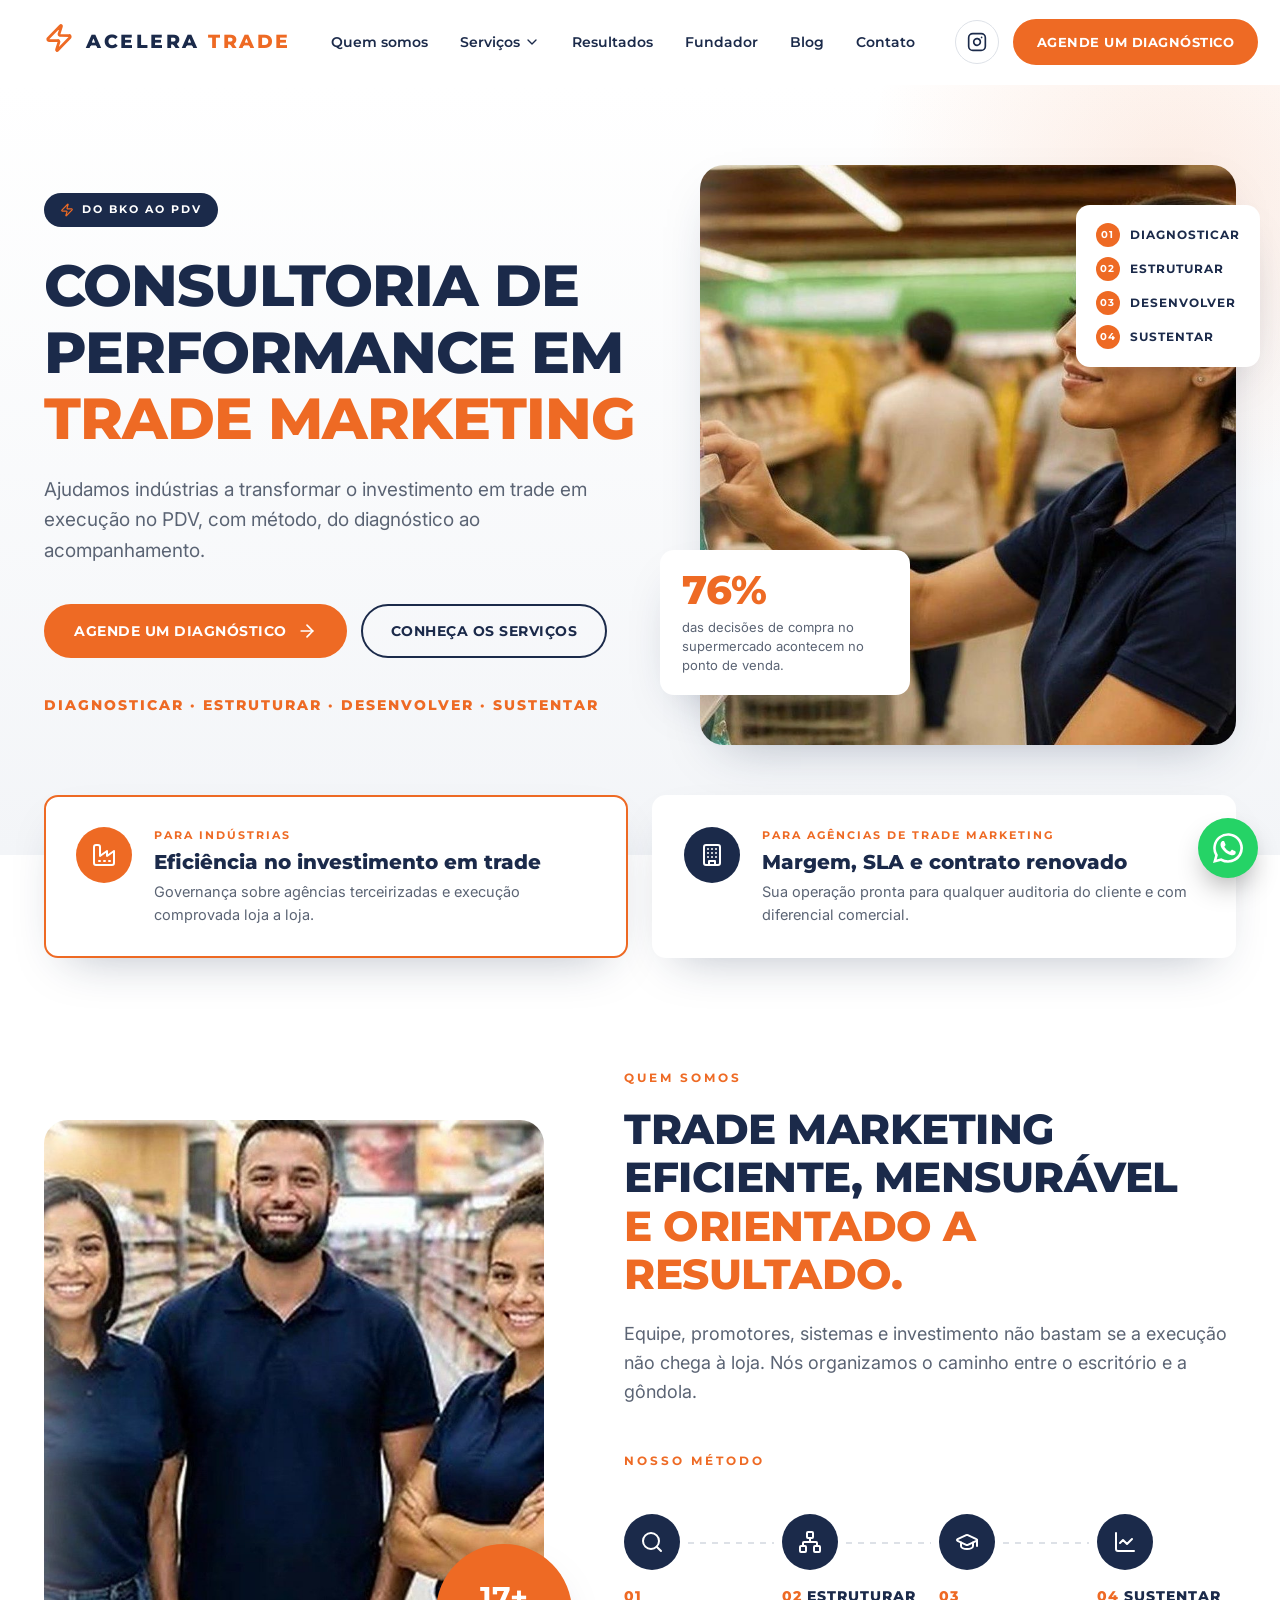
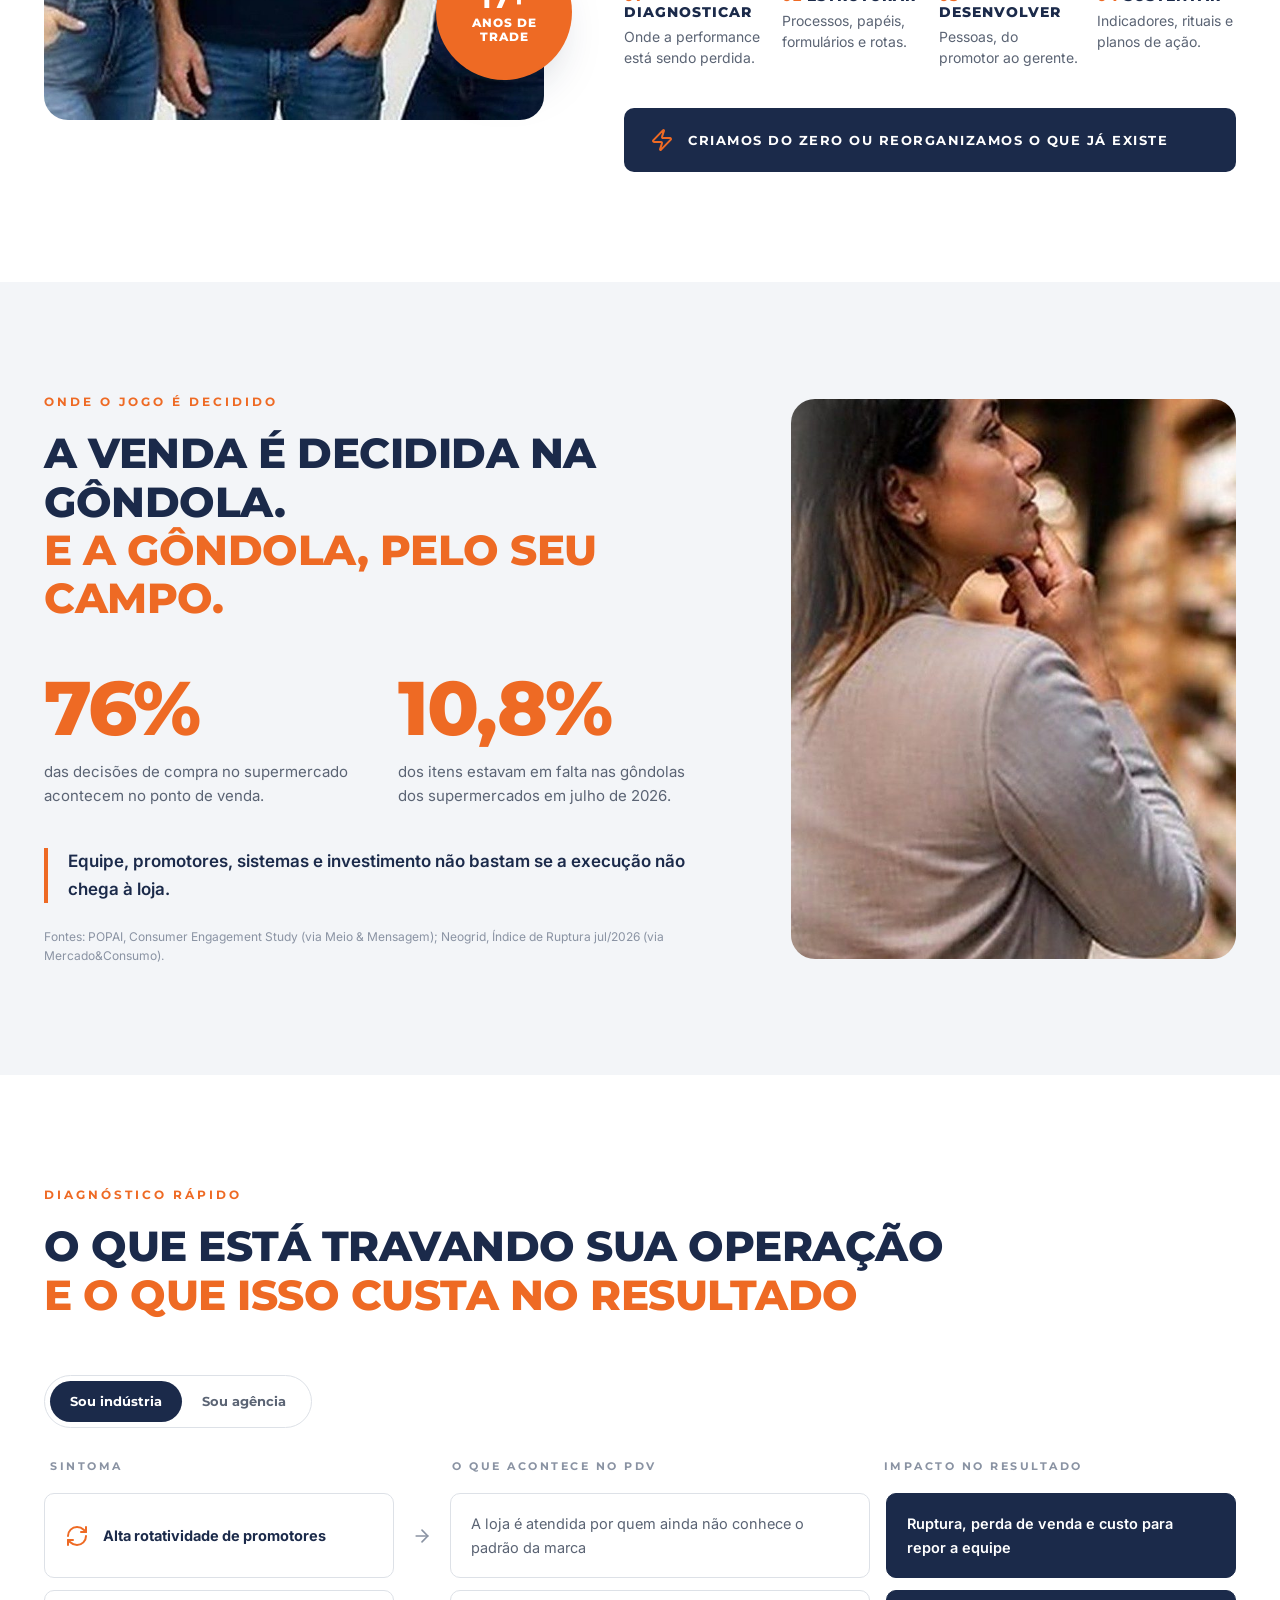
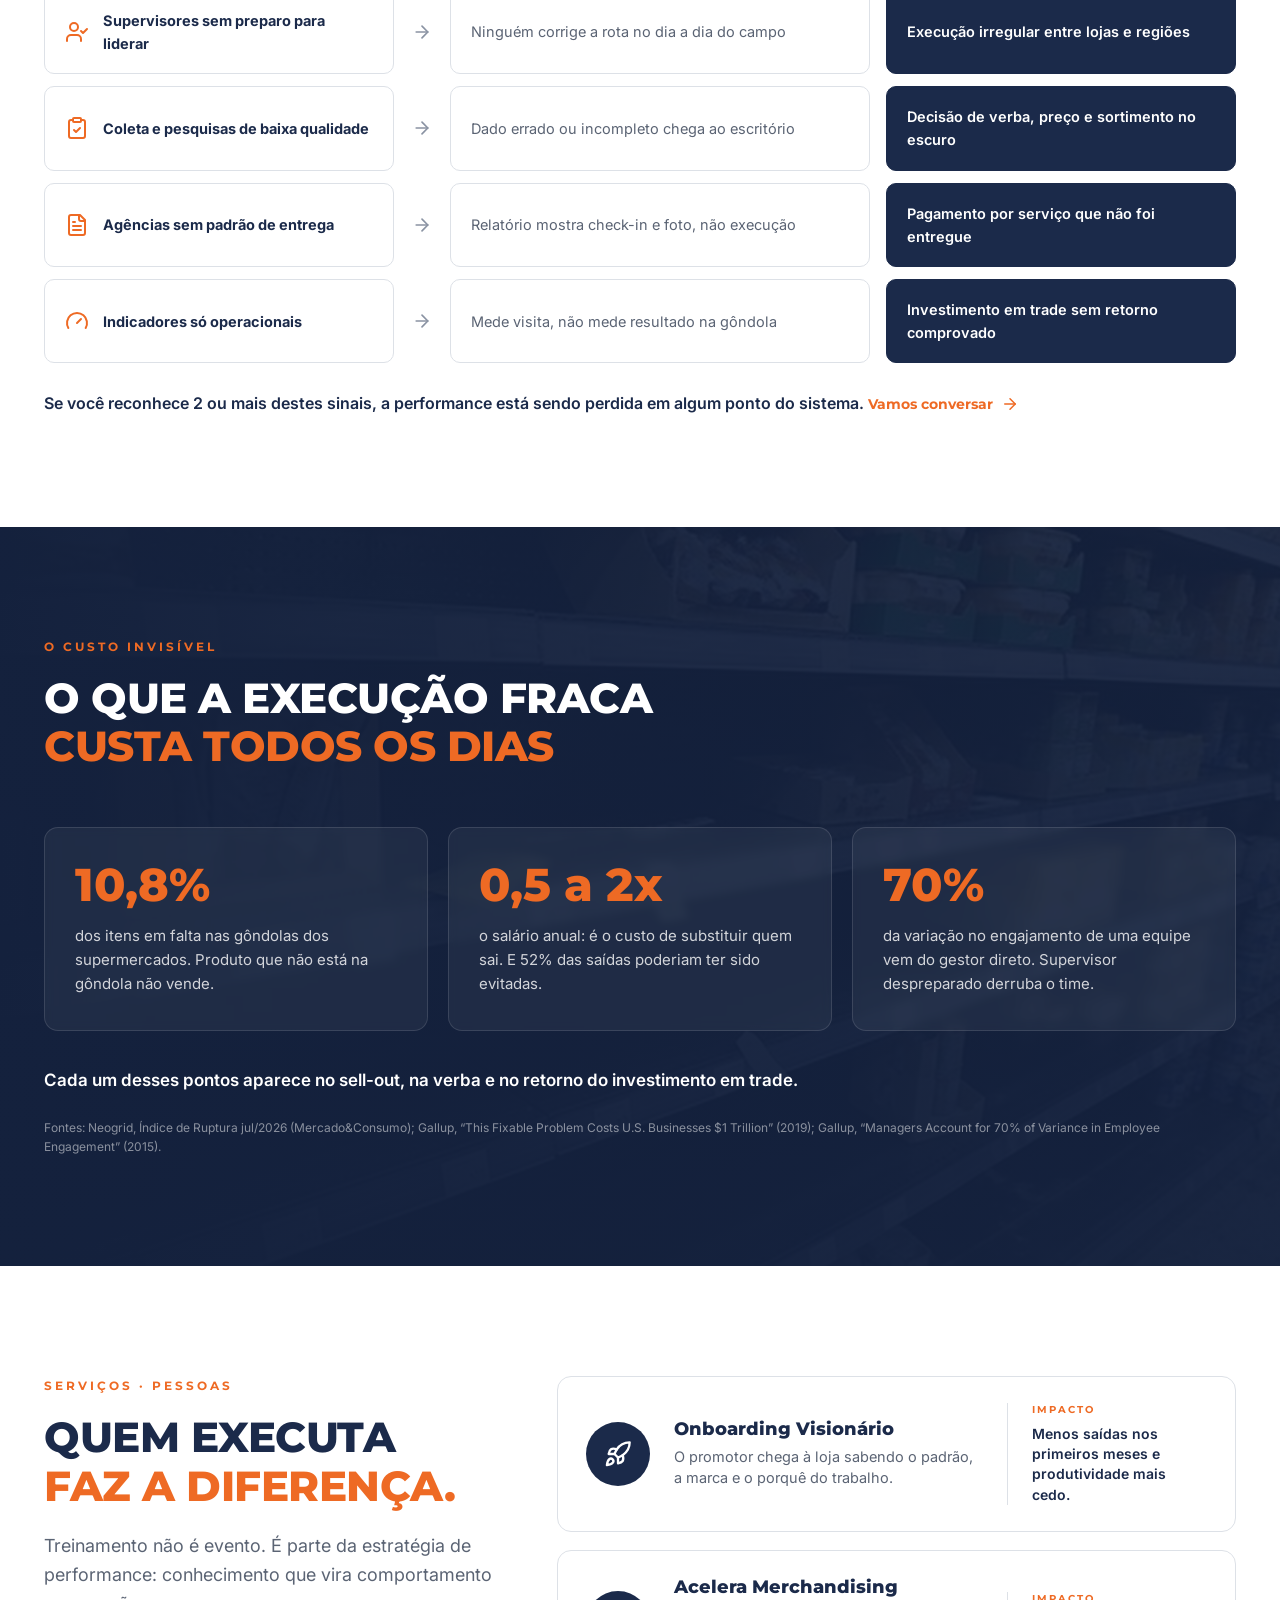
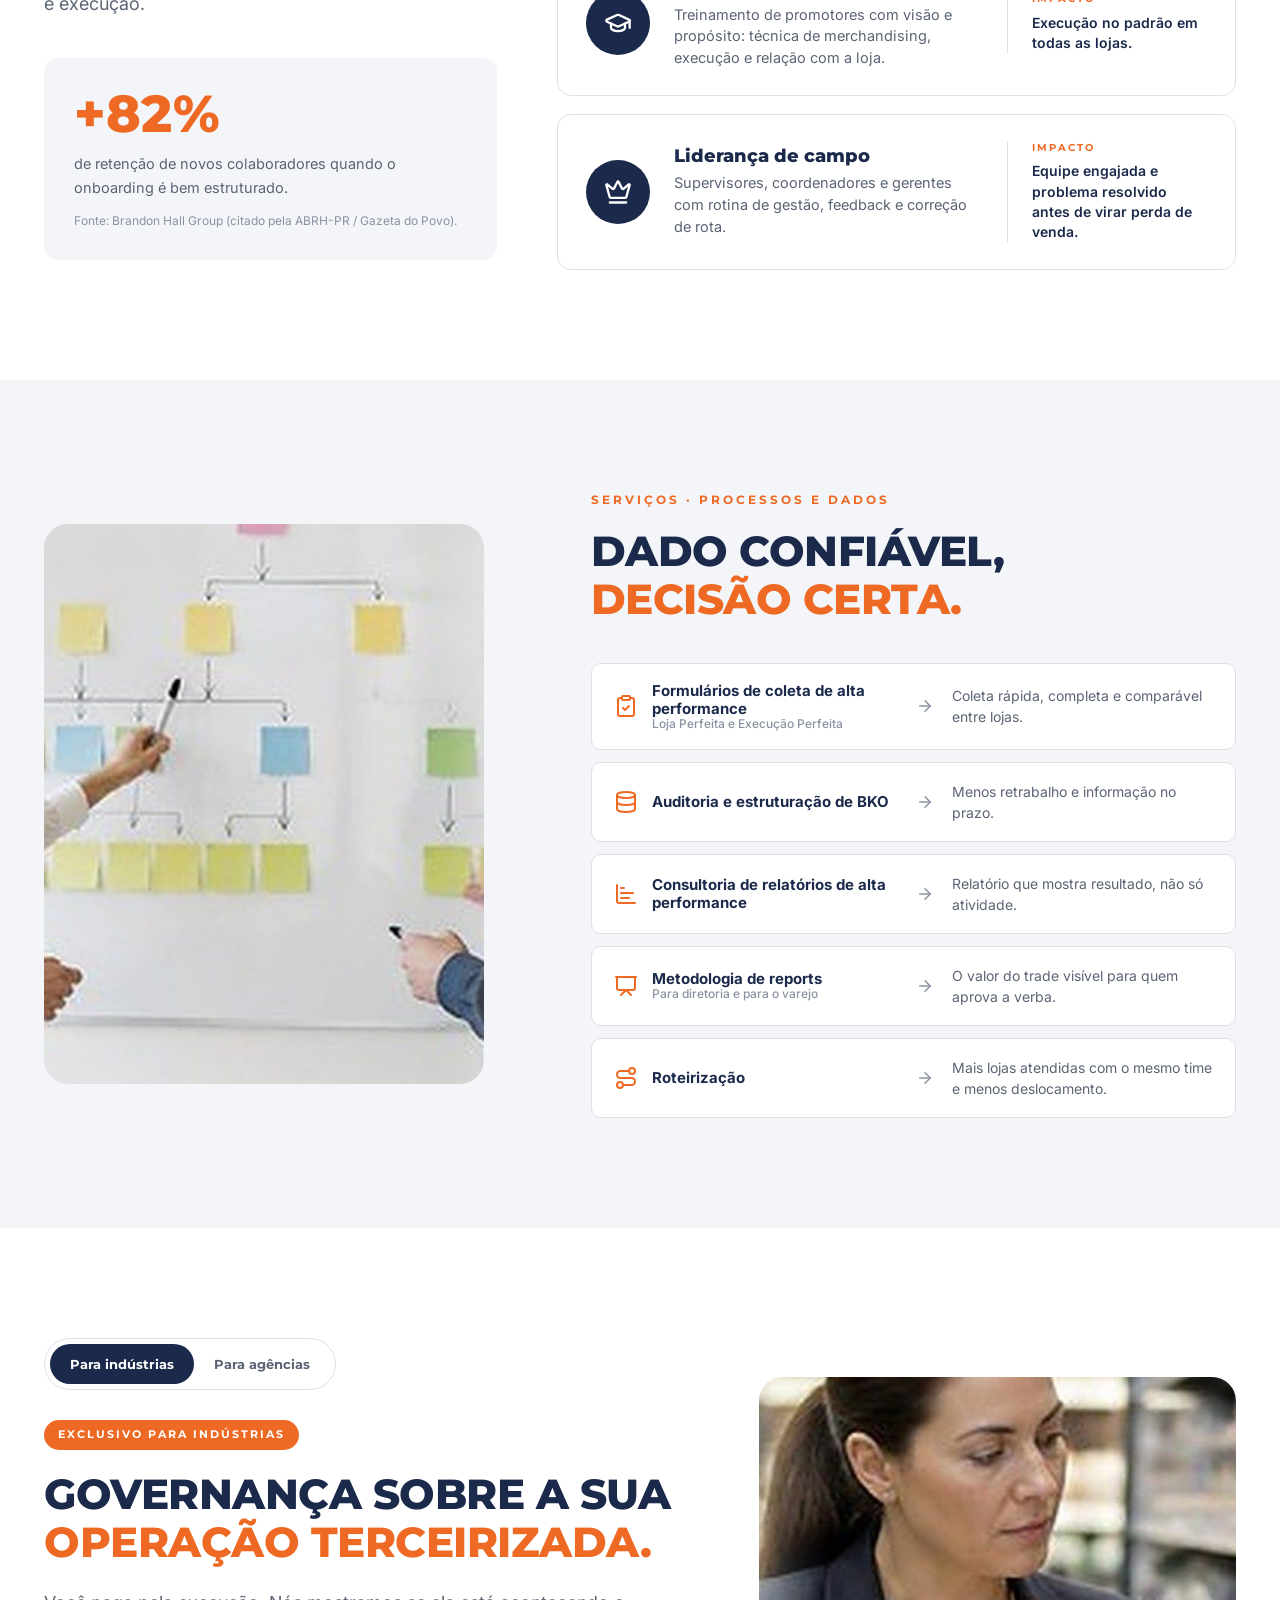
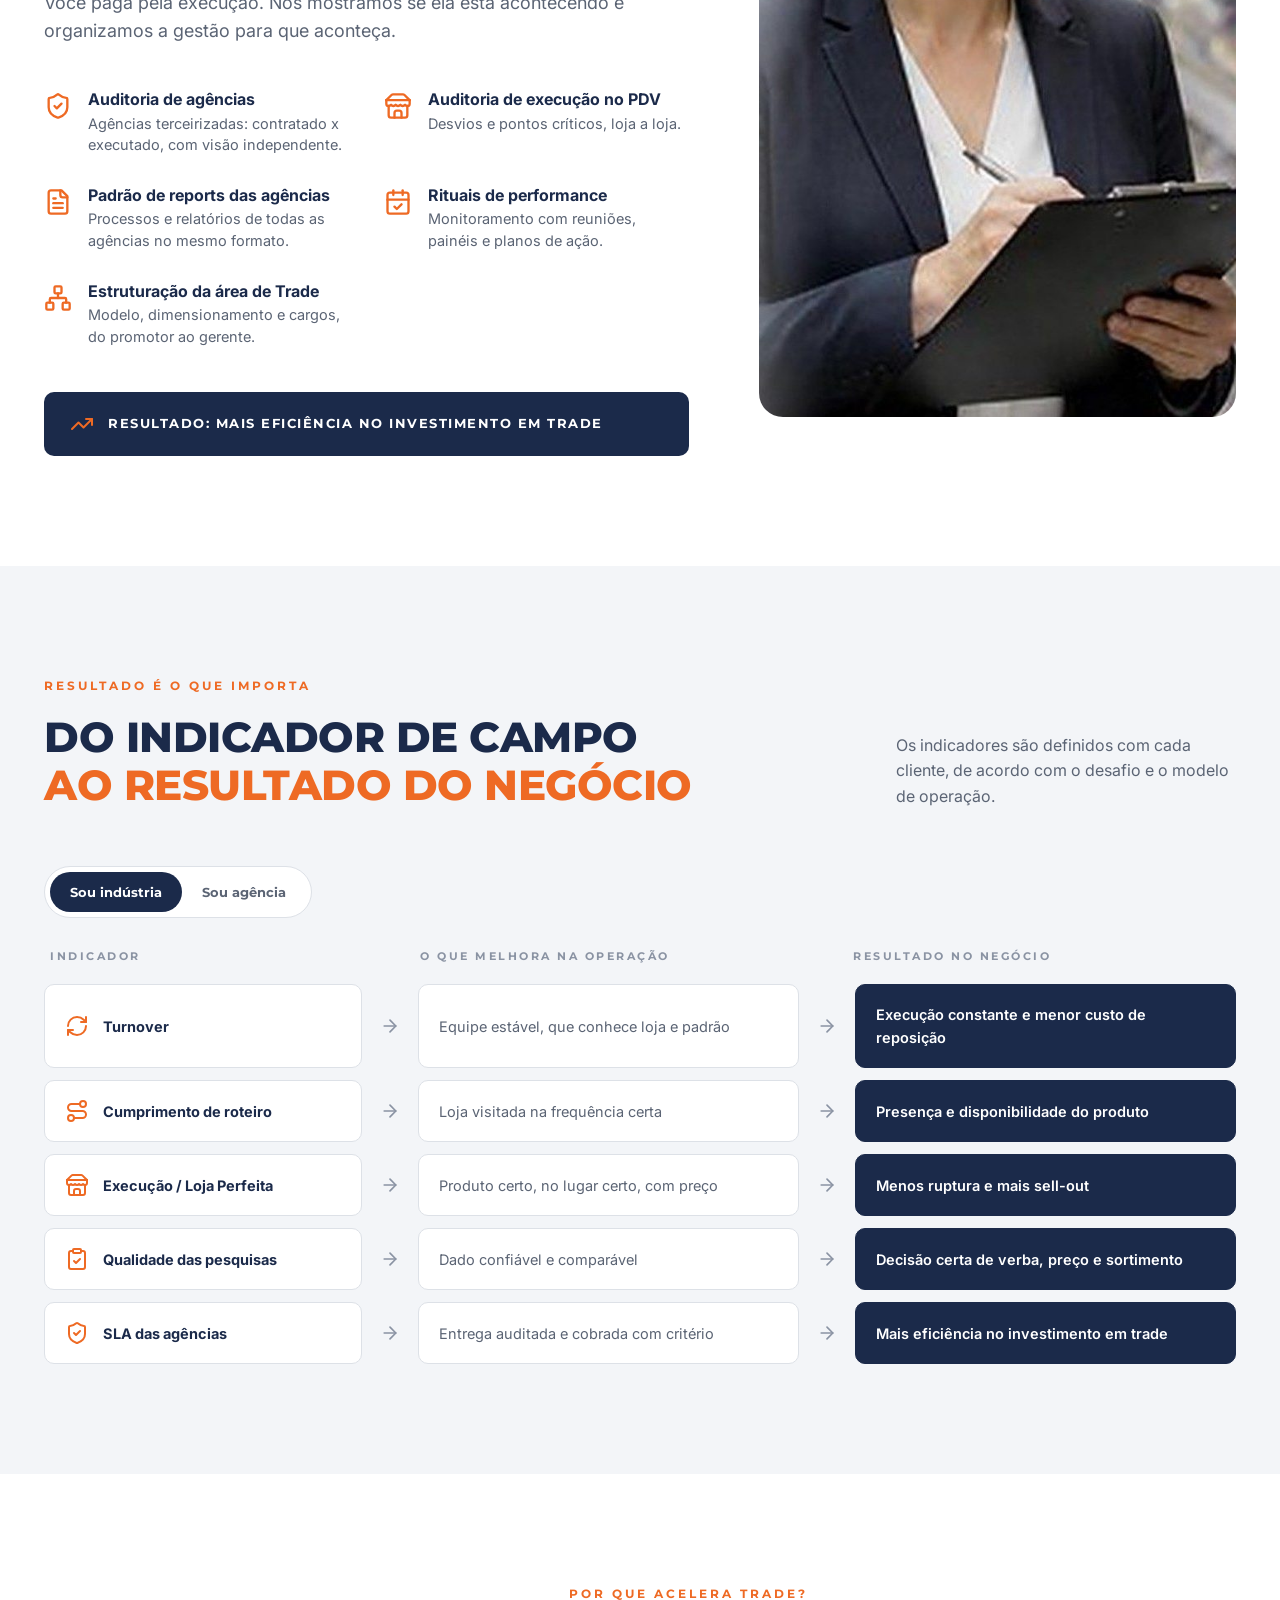
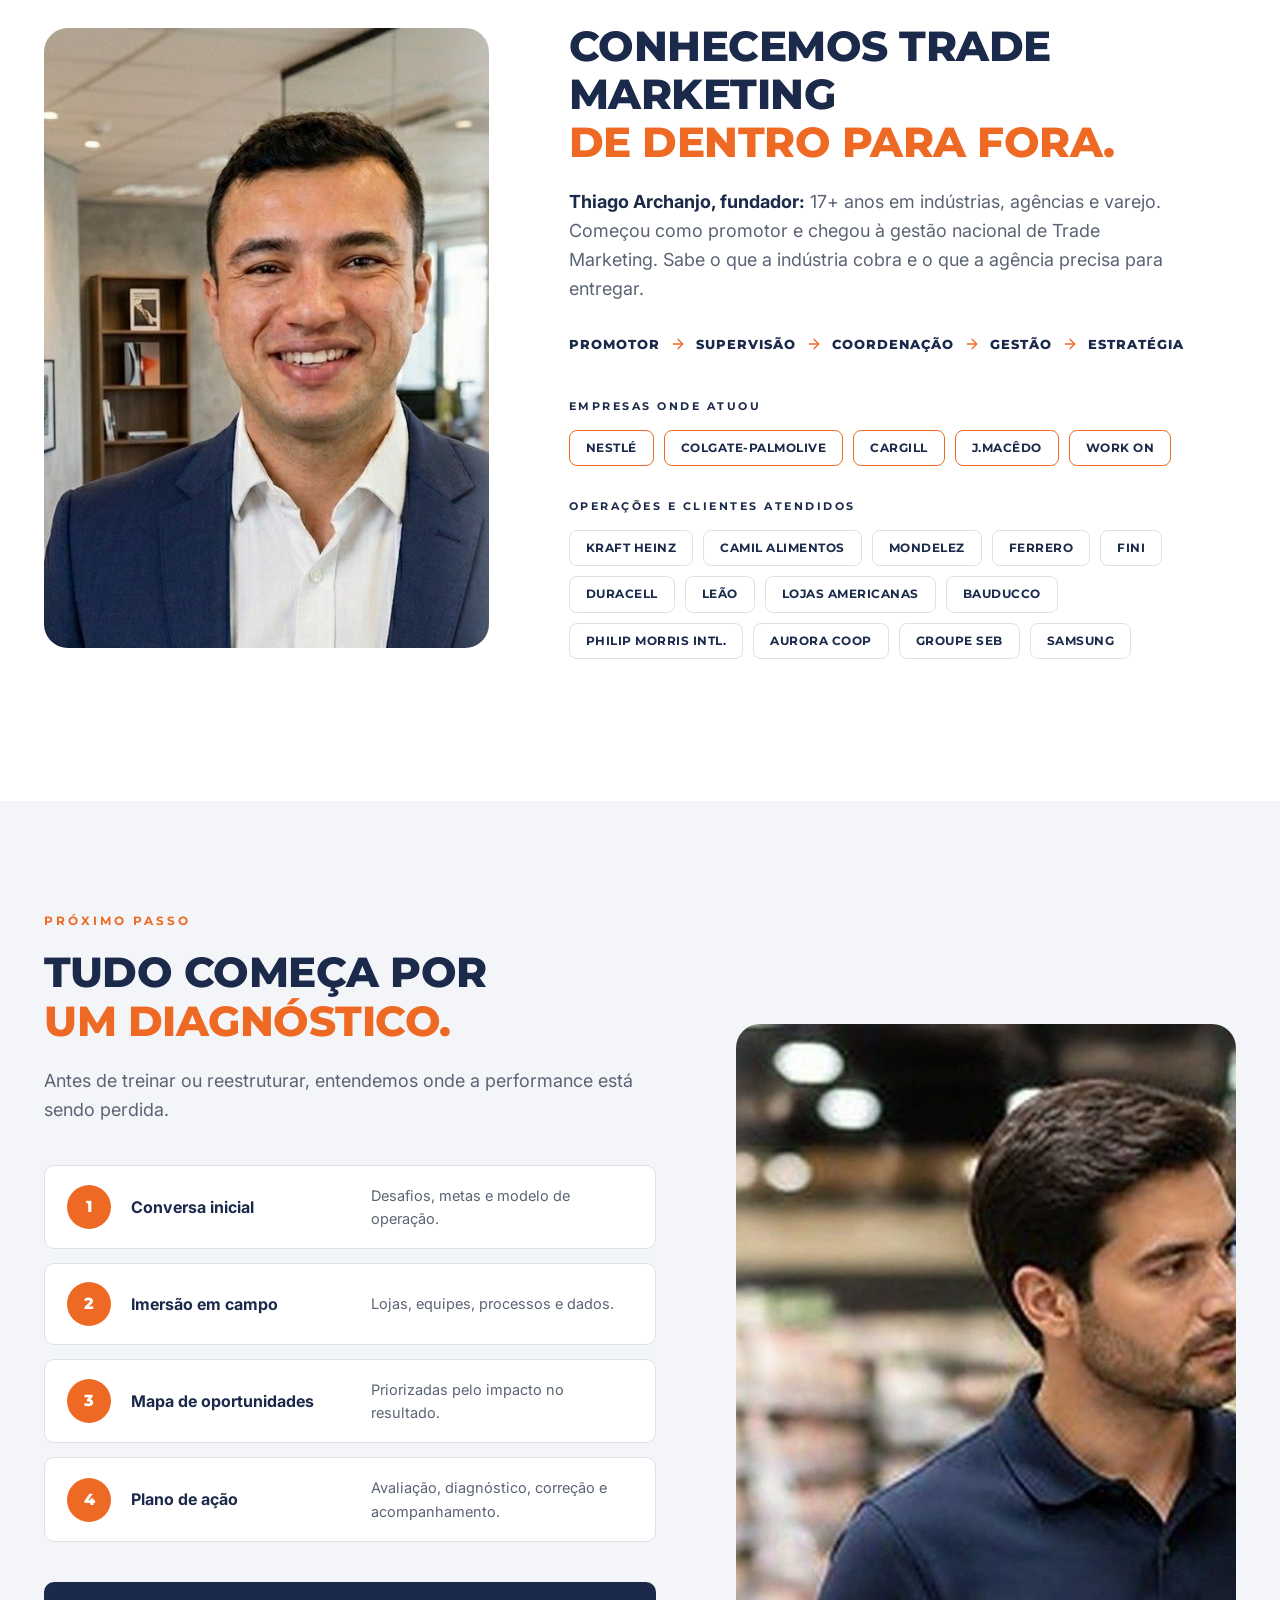
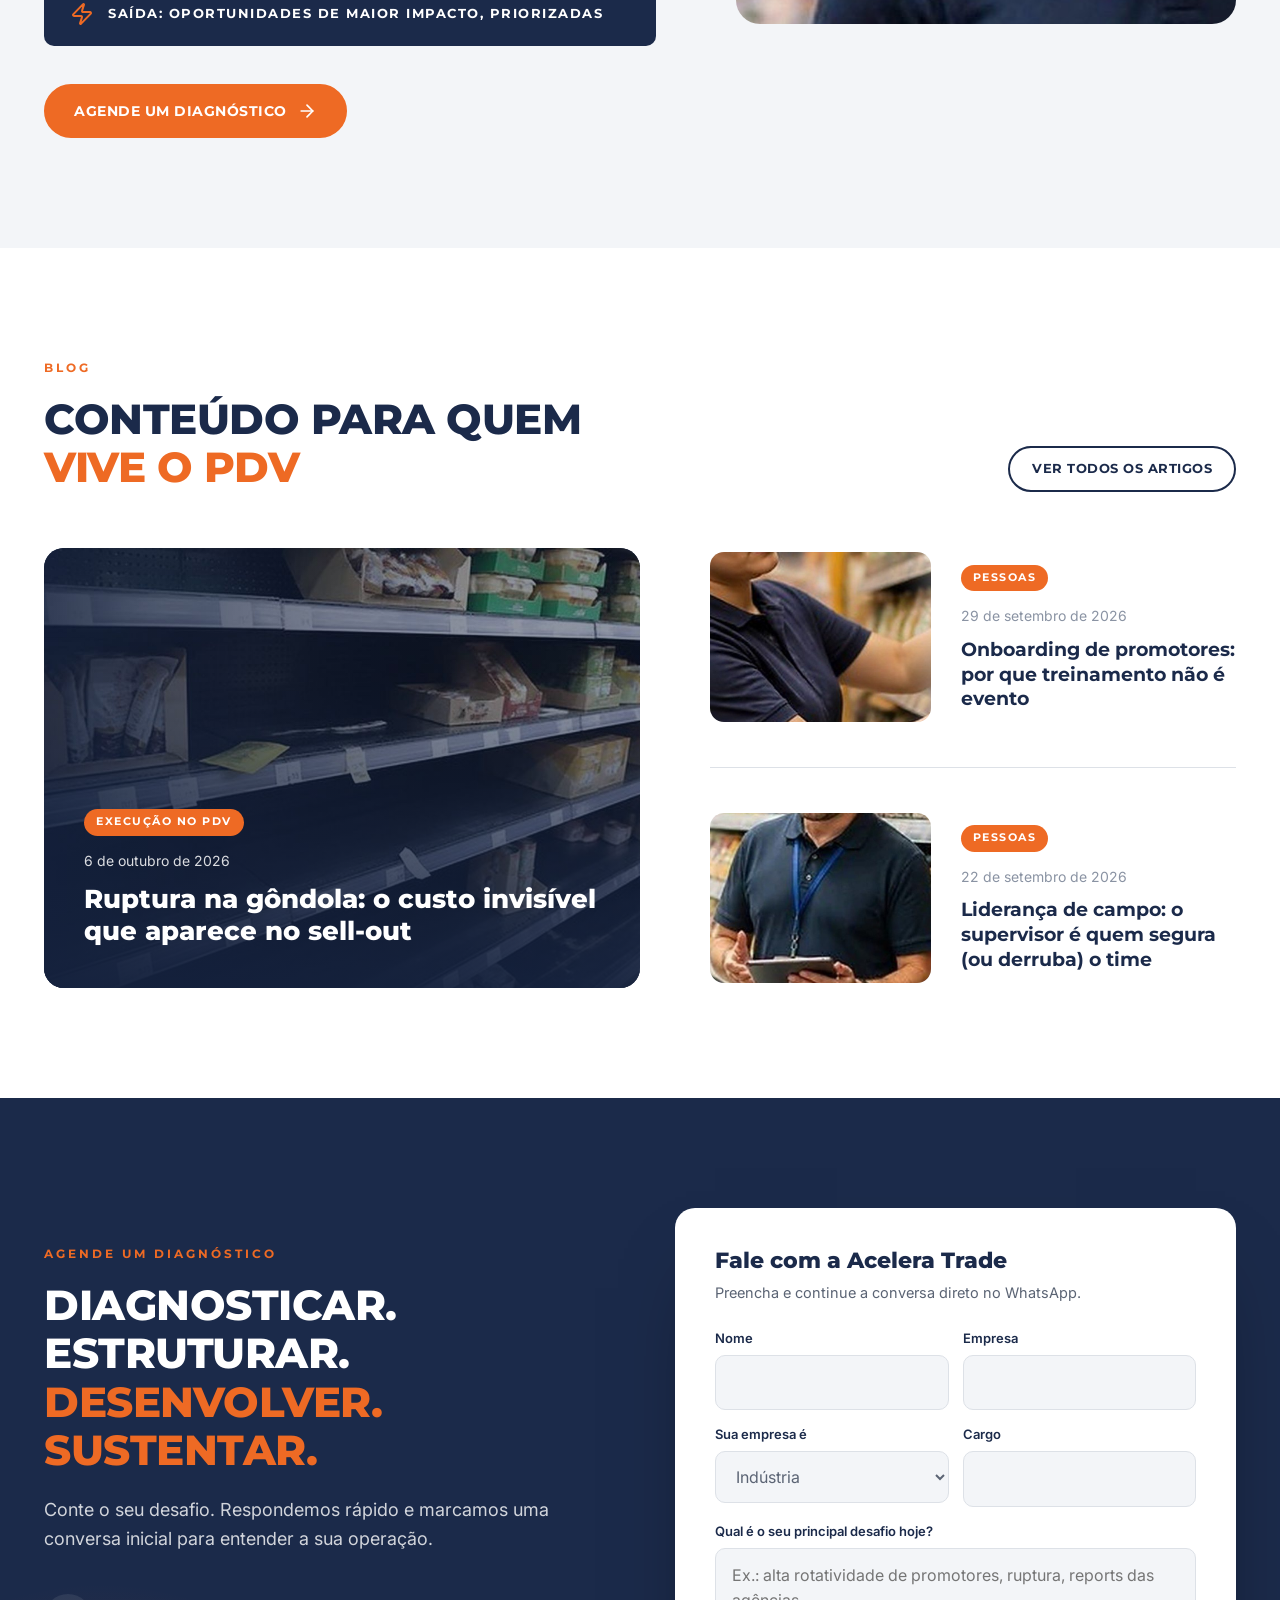
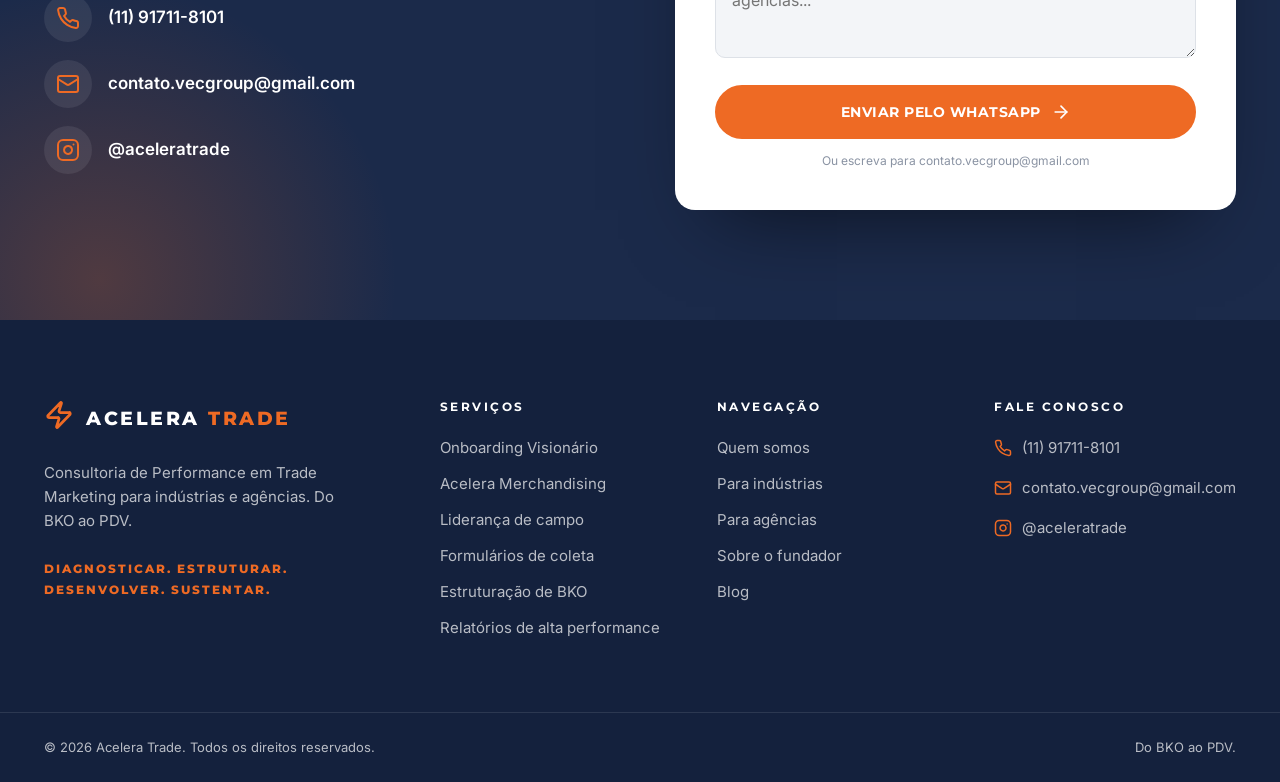
==== commit f1feab8a: "Refaz o site como consultoria de trade marketing Conteúdo, serviços, contatos e fotos das propostas " ====
--- a/index.html
+++ b/index.html
@@ -3,128 +3,396 @@
 <head>
   <meta charset="UTF-8">
   <meta name="viewport" content="width=device-width, initial-scale=1.0">
-  <title>Acelera Trade - Mesa proprietária para traders</title>
-  <meta name="description" content="Acelera Trade: passe na avaliação, comprove sua consistência e opere com o nosso capital, ficando com até 90% do lucro.">
+  <title>Acelera Trade | Consultoria de Performance em Trade Marketing</title>
+  <meta name="description" content="Consultoria de Performance em Trade Marketing para indústrias e agências. Diagnosticar, estruturar, desenvolver e sustentar a execução no PDV. Do BKO ao PDV.">
+  <meta property="og:title" content="Acelera Trade | Consultoria de Performance em Trade Marketing">
+  <meta property="og:description" content="Trade marketing eficiente, mensurável e orientado a resultado. Do BKO ao PDV.">
+  <meta property="og:image" content="img/promotora-gondola.jpg">
   <link rel="icon" href="favicon.svg" type="image/svg+xml">
   <link rel="preconnect" href="https://fonts.googleapis.com">
   <link rel="preconnect" href="https://fonts.gstatic.com" crossorigin>
-  <link href="https://fonts.googleapis.com/css2?family=Barlow:wght@400;500;600&family=Inter&display=swap" rel="stylesheet">
+  <link href="https://fonts.googleapis.com/css2?family=Montserrat:wght@600;700;800&family=Inter:wght@400;500;600;700&display=swap" rel="stylesheet">
   <link rel="stylesheet" href="css/style.css">
 </head>
 <body data-page="home">
   <div id="site-header"></div>
 
   <main>
-    <section class="hero" id="servicos">
+    <!-- HERO -->
+    <section class="hero">
       <div class="wrap hero-content">
-        <div>
-          <span class="tag" id="hero-tag"></span>
-          <h1 class="title-common" id="hero-title"></h1>
-          <a href="#contato" class="btn">Saiba como podemos ajudá-lo</a>
-        </div>
-        <div class="hero-art">
-          <svg viewBox="0 0 470 360" aria-hidden="true">
-            <!-- painel de cotações -->
-            <rect x="170" y="10" width="290" height="300" rx="6" fill="#fff" stroke="#9e9e9e" stroke-width="6"/>
-            <rect x="170" y="10" width="290" height="34" rx="4" fill="#9e9e9e"/>
-            <circle cx="192" cy="27" r="6" fill="#fff"/><circle cx="212" cy="27" r="6" fill="#fff"/><circle cx="232" cy="27" r="6" fill="#fec934"/>
-            <g stroke="#9e9e9e" stroke-width="3">
-              <line x1="200" y1="90" x2="200" y2="140"/><line x1="230" y1="110" x2="230" y2="160"/><line x1="260" y1="80" x2="260" y2="130"/>
-              <line x1="290" y1="100" x2="290" y2="150"/><line x1="320" y1="70" x2="320" y2="120"/><line x1="350" y1="60" x2="350" y2="110"/>
-              <line x1="380" y1="80" x2="380" y2="125"/><line x1="410" y1="55" x2="410" y2="100"/><line x1="440" y1="50" x2="440" y2="90"/>
-            </g>
-            <g fill="#9e9e9e"><rect x="193" y="100" width="14" height="30"/><rect x="223" y="118" width="14" height="30"/><rect x="283" y="110" width="14" height="28"/><rect x="373" y="88" width="14" height="26"/></g>
-            <g fill="#fec934"><rect x="253" y="90" width="14" height="30"/><rect x="313" y="78" width="14" height="32"/><rect x="343" y="68" width="14" height="32"/><rect x="403" y="62" width="14" height="28"/><rect x="433" y="56" width="14" height="24"/></g>
-            <polyline points="200,130 230,140 260,105 290,125 320,95 350,85 380,100 410,75 440,65" fill="none" stroke="#2f2f2f" stroke-width="2" stroke-dasharray="4 4"/>
-            <rect x="195" y="190" width="120" height="10" rx="5" fill="#d9d9d9"/><rect x="195" y="212" width="90" height="10" rx="5" fill="#d9d9d9"/>
-            <rect x="195" y="234" width="105" height="10" rx="5" fill="#fec934"/>
-            <circle cx="400" cy="232" r="38" fill="#d9d9d9"/><path d="M400 232V194a38 38 0 0 1 36 26z" fill="#fec934"/>
-            <!-- pessoa -->
-            <ellipse cx="95" cy="350" rx="70" ry="7" fill="#e6e6e6"/>
-            <path d="M70 215h24l-4 130h-18zM98 215h24l2 130h-18z" fill="#2f2f2f"/>
-            <path d="M60 350h30v-8H64zM104 350h30l-4-8h-26z" fill="#cfcfcf"/>
-            <path d="M56 110c8-14 70-14 78 0l8 112H48z" fill="#fec934"/>
-            <path d="M84 104h22l-11 28z" fill="#fff"/>
-            <path d="M130 118l50-26 6 10-52 32z" fill="#fec934"/>
-            <circle cx="188" cy="94" r="7" fill="#f2c9a5"/>
-            <line x1="190" y1="92" x2="222" y2="74" stroke="#2f2f2f" stroke-width="3" stroke-linecap="round"/>
-            <path d="M58 118l-18 70 12 4 20-60z" fill="#e5b42a"/>
-            <rect x="86" y="88" width="18" height="18" fill="#f2c9a5"/>
-            <circle cx="95" cy="70" r="24" fill="#f2c9a5"/>
-            <path d="M70 66c0-22 46-26 50-4-10-6-24-6-30 2-8-4-14 0-20 2z" fill="#2f2f2f"/>
-          </svg>
-        </div>
-      </div>
-    </section>
-
-    <nav class="services-tabs" aria-label="Planos">
-      <ul class="wrap" id="tabs"></ul>
-    </nav>
-
-    <section class="clientes col-af">
-      <div class="wrap clientes-content">
-        <div>
-          <h2 class="title-common">Mercados</h2>
-          <p class="desc-common">Conheça os mercados em que nossos traders operam com o capital da Acelera Trade.</p>
-        </div>
-        <div class="logos">
-          <span>WIN<small>MINI-ÍNDICE</small></span>
-          <span>WDO<small>MINI-DÓLAR</small></span>
-          <span>B3<small>AÇÕES</small></span>
-          <span>S&amp;P<small>ÍNDICES EUA</small></span>
-          <span>BTC<small>CRIPTO</small></span>
-        </div>
-      </div>
-    </section>
-
-    <section class="somos" id="sobre">
-      <div class="somos-text">
-        <h2 class="title-common">Nós somos</h2>
-        <div class="somos-slide active">
-          <p>Uma mesa proprietária que acredita no talento do trader brasileiro. Avaliamos, financiamos e acompanhamos traders nos mercados de mini-índice, mini-dólar e derivativos.</p>
-          <p>Você opera com o nosso capital, sem arriscar o seu patrimônio, e fica com até 90% do lucro.</p>
-        </div>
-        <div class="somos-slide">
-          <p>Nossa avaliação é simples e transparente: meta de lucro clara, regras de risco objetivas e sem prazo mínimo apertado.</p>
-          <p>Assim que aprovado, você recebe a conta financiada e pode solicitar saques a partir do primeiro ciclo.</p>
-        </div>
-        <div class="somos-slide">
-          <p>Além do capital, oferecemos acompanhamento: relatórios de desempenho, mentoria de gestão de risco e uma comunidade de traders focados em consistência.</p>
-          <p>Desta forma, sua evolução é medida e acompanhada em tempo real.</p>
-        </div>
-        <div class="somos-dots" id="dots"><button class="active">01</button><button>02</button><button>03</button></div>
-        <div class="somos-badge" id="badge"></div>
-      </div>
-      <div class="somos-art">
-        <svg viewBox="0 0 680 720" preserveAspectRatio="xMidYMid slice" aria-hidden="true">
-          <defs>
-            <linearGradient id="sky" x1="0" y1="0" x2="0" y2="1"><stop offset="0" stop-color="#1d3557"/><stop offset="1" stop-color="#0b1424"/></linearGradient>
-          </defs>
-          <rect width="680" height="720" fill="url(#sky)"/>
-          <g fill="#fff" opacity=".05"><circle cx="560" cy="120" r="90"/><circle cx="120" cy="80" r="50"/><circle cx="420" cy="260" r="40"/></g>
-          <!-- monitores -->
-          <g>
-            <rect x="60" y="210" width="270" height="170" rx="8" fill="#0a0f1a" stroke="#3a4a66" stroke-width="4"/>
-            <rect x="350" y="210" width="270" height="170" rx="8" fill="#0a0f1a" stroke="#3a4a66" stroke-width="4"/>
-            <rect x="205" y="30" width="270" height="165" rx="8" fill="#0a0f1a" stroke="#3a4a66" stroke-width="4"/>
-            <polyline points="80,340 110,320 140,330 170,290 200,300 230,260 260,270 300,240" fill="none" stroke="#fec934" stroke-width="3"/>
-            <polyline points="370,260 400,280 430,270 460,310 490,290 520,330 560,320 600,340" fill="none" stroke="#e8e8e8" stroke-width="3" opacity=".6"/>
-            <g fill="#fec934"><rect x="230" y="110" width="12" height="40"/><rect x="290" y="90" width="12" height="44"/><rect x="350" y="70" width="12" height="46"/><rect x="410" y="60" width="12" height="36"/></g>
-            <g fill="#e8e8e8" opacity=".5"><rect x="260" y="120" width="12" height="30"/><rect x="320" y="100" width="12" height="26"/><rect x="380" y="84" width="12" height="28"/><rect x="440" y="70" width="12" height="20"/></g>
-            <rect x="320" y="380" width="40" height="60" fill="#3a4a66"/>
-          </g>
-          <!-- mesa -->
-          <rect x="0" y="440" width="680" height="280" fill="#2f2f2f"/>
-          <rect x="0" y="440" width="680" height="14" fill="#3d3d3d"/>
-          <rect x="180" y="490" width="320" height="34" rx="6" fill="#1a1a1a"/>
-          <rect x="530" y="480" width="44" height="52" rx="6" fill="#fec934"/>
-          <path d="M574 494h12a10 10 0 0 1 0 20h-12" fill="none" stroke="#fec934" stroke-width="6"/>
-        </svg>
-      </div>
-    </section>
-
-    <section class="col-af">
-      <div class="wrap noticias-list" id="ultimas"></div>
+        <div class="reveal">
+          <span class="pill"><i data-icon="zap"></i> Do BKO ao PDV</span>
+          <h1>Consultoria de performance em <em>trade marketing</em></h1>
+          <p class="lead">
+            <span data-aud="industria">Ajudamos indústrias a transformar o investimento em trade em execução no PDV, com método, do diagnóstico ao acompanhamento.</span>
+            <span data-aud="agencia">Ajudamos agências de trade marketing a entregar mais para os seus clientes, com padrão de execução e processos, do diagnóstico ao acompanhamento.</span>
+          </p>
+          <div class="hero-actions">
+            <a data-whats class="btn">Agende um diagnóstico <i data-icon="arrow"></i></a>
+            <a href="#pessoas" class="btn btn--outline">Conheça os serviços</a>
+          </div>
+          <p class="hero-tagline">Diagnosticar · Estruturar · Desenvolver · Sustentar</p>
+        </div>
+        <div class="hero-media reveal">
+          <img src="img/promotora-gondola.jpg" alt="Promotora organizando produtos na gôndola do supermercado">
+          <ul class="float-card float-card--steps">
+            <li><span>01</span> DIAGNOSTICAR</li>
+            <li><span>02</span> ESTRUTURAR</li>
+            <li><span>03</span> DESENVOLVER</li>
+            <li><span>04</span> SUSTENTAR</li>
+          </ul>
+          <div class="float-card float-card--stat">
+            <strong>76%</strong>
+            <span>das decisões de compra no supermercado acontecem no ponto de venda.</span>
+          </div>
+        </div>
+      </div>
+    </section>
+
+    <!-- PARA QUEM -->
+    <section class="audience" id="para-quem">
+      <div class="wrap audience-grid">
+        <button class="aud-card" data-set-aud="industrias">
+          <span class="aud-card__icon"><i data-icon="factory"></i></span>
+          <span>
+            <small>Para indústrias</small>
+            <h3>Eficiência no investimento em trade</h3>
+            <p>Governança sobre agências terceirizadas e execução comprovada loja a loja.</p>
+          </span>
+        </button>
+        <button class="aud-card" data-set-aud="agencias">
+          <span class="aud-card__icon"><i data-icon="building"></i></span>
+          <span>
+            <small>Para agências de trade marketing</small>
+            <h3>Margem, SLA e contrato renovado</h3>
+            <p>Sua operação pronta para qualquer auditoria do cliente e com diferencial comercial.</p>
+          </span>
+        </button>
+      </div>
+    </section>
+
+    <!-- QUEM SOMOS + MÉTODO -->
+    <section class="section" id="quem-somos">
+      <div class="wrap about">
+        <div class="about-media reveal">
+          <img src="img/equipe-campo.jpg" alt="Equipe de promotores e supervisores no supermercado">
+          <div class="badge"><span><strong>17+</strong>anos de trade</span></div>
+        </div>
+        <div class="reveal">
+          <span class="eyebrow">Quem somos</span>
+          <h2 class="title">Trade marketing eficiente, mensurável <em>e orientado a resultado.</em></h2>
+          <p class="lead">
+            <span data-aud="industria">Equipe, promotores, sistemas e investimento não bastam se a execução não chega à loja. Nós organizamos o caminho entre o escritório e a gôndola.</span>
+            <span data-aud="agencia">Quem contrata agência quer entrega comprovada. Nós organizamos sua operação para mostrar resultado antes que o cliente pergunte.</span>
+          </p>
+
+          <span class="eyebrow" style="margin-top:44px">Nosso método</span>
+          <div class="method">
+            <div class="method-step"><div class="method-step__icon"><i data-icon="search"></i></div><h4><span>01</span> Diagnosticar</h4><p>Onde a performance está sendo perdida.</p></div>
+            <div class="method-step"><div class="method-step__icon"><i data-icon="network"></i></div><h4><span>02</span> Estruturar</h4><p>Processos, papéis, formulários e rotas.</p></div>
+            <div class="method-step"><div class="method-step__icon"><i data-icon="cap"></i></div><h4><span>03</span> Desenvolver</h4><p>Pessoas, do promotor ao gerente.</p></div>
+            <div class="method-step"><div class="method-step__icon"><i data-icon="chart"></i></div><h4><span>04</span> Sustentar</h4><p>Indicadores, rituais e planos de ação.</p></div>
+          </div>
+          <div class="banner"><i data-icon="zap"></i> Criamos do zero ou reorganizamos o que já existe</div>
+        </div>
+      </div>
+    </section>
+
+    <!-- ONDE O JOGO É DECIDIDO -->
+    <section class="section section--light">
+      <div class="wrap decided">
+        <div class="reveal">
+          <span class="eyebrow">Onde o jogo é decidido</span>
+          <h2 class="title">A venda é decidida na gôndola. <em>E a gôndola, pelo seu campo.</em></h2>
+          <div class="big-stats">
+            <div><strong>76%</strong><p>das decisões de compra no supermercado acontecem no ponto de venda.</p></div>
+            <div><strong>10,8%</strong><p>dos itens estavam em falta nas gôndolas dos supermercados em julho de 2026.</p></div>
+          </div>
+          <p class="decided-note">Equipe, promotores, sistemas e investimento não bastam se a execução não chega à loja.</p>
+          <span class="source">Fontes: POPAI, Consumer Engagement Study (via Meio &amp; Mensagem); Neogrid, Índice de Ruptura jul/2026 (via Mercado&amp;Consumo).</span>
+        </div>
+        <div class="reveal"><img src="img/shopper-decisao.jpg" alt="Consumidora decidindo a compra em frente à gôndola"></div>
+      </div>
+    </section>
+
+    <!-- DIAGNÓSTICO RÁPIDO -->
+    <section class="section" id="diagnostico">
+      <div class="wrap">
+        <div class="section-head reveal">
+          <span class="eyebrow">Diagnóstico rápido</span>
+          <h2 class="title">O que está travando sua operação <em>e o que isso custa no resultado</em></h2>
+        </div>
+        <div class="switch" role="tablist" aria-label="Escolha o seu perfil">
+          <button data-set-aud="industrias">Sou indústria</button>
+          <button data-set-aud="agencias">Sou agência</button>
+        </div>
+        <div class="table reveal">
+          <div class="table-head"><span>Sintoma</span><span></span><span>O que acontece no PDV</span><span>Impacto no resultado</span></div>
+
+          <div class="table-row"><div class="cell cell--title"><i data-icon="refresh"></i>Alta rotatividade de promotores</div><div class="cell--arrow"><i data-icon="arrow"></i></div>
+            <div class="cell" data-aud="industria">A loja é atendida por quem ainda não conhece o padrão da marca</div><div class="cell cell--dark" data-aud="industria">Ruptura, perda de venda e custo para repor a equipe</div>
+            <div class="cell" data-aud="agencia">Promotor novo toda semana, sem integração</div><div class="cell cell--dark" data-aud="agencia">Custo de admissão e treino repetido, margem menor</div></div>
+
+          <div class="table-row"><div class="cell cell--title"><i data-icon="userCheck"></i>Supervisores sem preparo para liderar</div><div class="cell--arrow"><i data-icon="arrow"></i></div>
+            <div class="cell" data-aud="industria">Ninguém corrige a rota no dia a dia do campo</div><div class="cell cell--dark" data-aud="industria">Execução irregular entre lojas e regiões</div>
+            <div class="cell" data-aud="agencia">O problema chega ao cliente antes de chegar a você</div><div class="cell cell--dark" data-aud="agencia">SLA descumprido e desgaste na conta</div></div>
+
+          <div class="table-row" data-aud="industria"><div class="cell cell--title"><i data-icon="clipboard"></i>Coleta e pesquisas de baixa qualidade</div><div class="cell--arrow"><i data-icon="arrow"></i></div>
+            <div class="cell">Dado errado ou incompleto chega ao escritório</div><div class="cell cell--dark">Decisão de verba, preço e sortimento no escuro</div></div>
+          <div class="table-row" data-aud="agencia"><div class="cell cell--title"><i data-icon="database"></i>Coleta fraca e BKO sobrecarregado</div><div class="cell--arrow"><i data-icon="arrow"></i></div>
+            <div class="cell">Relatório atrasado, incompleto e com retrabalho</div><div class="cell cell--dark">Cliente questiona a entrega e glosa</div></div>
+
+          <div class="table-row" data-aud="industria"><div class="cell cell--title"><i data-icon="file"></i>Agências sem padrão de entrega</div><div class="cell--arrow"><i data-icon="arrow"></i></div>
+            <div class="cell">Relatório mostra check-in e foto, não execução</div><div class="cell cell--dark">Pagamento por serviço que não foi entregue</div></div>
+          <div class="table-row" data-aud="agencia"><div class="cell cell--title"><i data-icon="report"></i>Reports que não mostram valor</div><div class="cell--arrow"><i data-icon="arrow"></i></div>
+            <div class="cell">O cliente enxerga custo, não resultado</div><div class="cell cell--dark">Contrato disputado só por preço</div></div>
+
+          <div class="table-row" data-aud="industria"><div class="cell cell--title"><i data-icon="gauge"></i>Indicadores só operacionais</div><div class="cell--arrow"><i data-icon="arrow"></i></div>
+            <div class="cell">Mede visita, não mede resultado na gôndola</div><div class="cell cell--dark">Investimento em trade sem retorno comprovado</div></div>
+          <div class="table-row" data-aud="agencia"><div class="cell cell--title"><i data-icon="route"></i>Roteiros mal dimensionados</div><div class="cell--arrow"><i data-icon="arrow"></i></div>
+            <div class="cell">Deslocamento demais e loja de menos</div><div class="cell cell--dark">Custo operacional alto e loja sem visita</div></div>
+        </div>
+        <p class="table-foot">Se você reconhece 2 ou mais destes sinais, a performance está sendo perdida em algum ponto do sistema. <a data-whats="Olá! Reconheci alguns sinais do diagnóstico rápido e quero conversar com a Acelera Trade." class="link-arrow">Vamos conversar <i data-icon="arrow"></i></a></p>
+      </div>
+    </section>
+
+    <!-- CUSTO INVISÍVEL -->
+    <section class="section cost">
+      <div class="wrap">
+        <div class="section-head reveal">
+          <span class="eyebrow">O custo invisível</span>
+          <h2 class="title">O que a execução fraca <em>custa todos os dias</em></h2>
+        </div>
+        <div class="cost-grid reveal">
+          <div class="cost-card"><strong>10,8%</strong><p>dos itens em falta nas gôndolas dos supermercados. Produto que não está na gôndola não vende.</p></div>
+          <div class="cost-card"><strong>0,5 a 2x</strong><p>o salário anual: é o custo de substituir quem sai. E 52% das saídas poderiam ter sido evitadas.</p></div>
+          <div class="cost-card"><strong>70%</strong><p>da variação no engajamento de uma equipe vem do gestor direto. Supervisor despreparado derruba o time.</p></div>
+        </div>
+        <p class="cost-foot">
+          <span data-aud="industria">Cada um desses pontos aparece no sell-out, na verba e no retorno do investimento em trade.</span>
+          <span data-aud="agencia">Cada um desses pontos aparece na margem, no SLA e na renovação do contrato.</span>
+        </p>
+        <span class="source">Fontes: Neogrid, Índice de Ruptura jul/2026 (Mercado&amp;Consumo); Gallup, “This Fixable Problem Costs U.S. Businesses $1 Trillion” (2019); Gallup, “Managers Account for 70% of Variance in Employee Engagement” (2015).</span>
+      </div>
+    </section>
+
+    <!-- SERVIÇOS · PESSOAS -->
+    <section class="section" id="pessoas">
+      <div class="wrap services-people">
+        <div class="reveal">
+          <span class="eyebrow">Serviços · Pessoas</span>
+          <h2 class="title">Quem executa <em>faz a diferença.</em></h2>
+          <p class="lead">Treinamento não é evento. É parte da estratégia de performance: conhecimento que vira comportamento e execução.</p>
+          <div class="stat-box">
+            <strong>+82%</strong>
+            <p>de retenção de novos colaboradores quando o onboarding é bem estruturado.</p>
+            <span class="source" style="margin-top:12px">Fonte: Brandon Hall Group (citado pela ABRH-PR / Gazeta do Povo).</span>
+          </div>
+        </div>
+        <div class="service-list reveal">
+          <article class="service-card">
+            <div class="service-card__icon"><i data-icon="rocket"></i></div>
+            <div><h3>Onboarding Visionário</h3><p>O promotor chega à loja sabendo o padrão, a marca e o porquê do trabalho.</p></div>
+            <div class="service-card__impact"><small>IMPACTO</small>Menos saídas nos primeiros meses e produtividade mais cedo.</div>
+          </article>
+          <article class="service-card">
+            <div class="service-card__icon"><i data-icon="cap"></i></div>
+            <div><h3>Acelera Merchandising</h3><p>Treinamento de promotores com visão e propósito: técnica de merchandising, execução e relação com a loja.</p></div>
+            <div class="service-card__impact"><small>IMPACTO</small>Execução no padrão em todas as lojas.</div>
+          </article>
+          <article class="service-card">
+            <div class="service-card__icon"><i data-icon="crown"></i></div>
+            <div><h3>Liderança de campo</h3><p>Supervisores, coordenadores e gerentes com rotina de gestão, feedback e correção de rota.</p></div>
+            <div class="service-card__impact"><small>IMPACTO</small>
+              <span data-aud="industria">Equipe engajada e problema resolvido antes de virar perda de venda.</span>
+              <span data-aud="agencia">Equipe engajada e problema resolvido antes de chegar ao cliente.</span>
+            </div>
+          </article>
+        </div>
+      </div>
+    </section>
+
+    <!-- SERVIÇOS · PROCESSOS E DADOS -->
+    <section class="section section--light" id="processos">
+      <div class="wrap services-data">
+        <div class="media reveal"><img src="img/planejamento-processos.jpg" alt="Consultores desenhando fluxo de processos em um quadro"></div>
+        <div class="reveal">
+          <span class="eyebrow">Serviços · Processos e dados</span>
+          <h2 class="title">Dado confiável, <em>decisão certa.</em></h2>
+          <div class="data-list">
+            <div class="data-row"><h4><i data-icon="clipboard"></i><span>Formulários de coleta de alta performance<small>Loja Perfeita e Execução Perfeita</small></span></h4><i data-icon="arrow"></i><p>Coleta rápida, completa e comparável entre lojas.</p></div>
+            <div class="data-row" data-aud="industria"><h4><i data-icon="database"></i>Auditoria e estruturação de BKO</h4><i data-icon="arrow"></i><p>Menos retrabalho e informação no prazo.</p></div>
+            <div class="data-row" data-aud="agencia"><h4><i data-icon="database"></i>Estruturação de BKO</h4><i data-icon="arrow"></i><p>Menos retrabalho e relatório no prazo.</p></div>
+            <div class="data-row"><h4><i data-icon="report"></i>Consultoria de relatórios de alta performance</h4><i data-icon="arrow"></i><p>Relatório que mostra resultado, não só atividade.</p></div>
+            <div class="data-row" data-aud="industria"><h4><i data-icon="presentation"></i><span>Metodologia de reports<small>Para diretoria e para o varejo</small></span></h4><i data-icon="arrow"></i><p>O valor do trade visível para quem aprova a verba.</p></div>
+            <div class="data-row" data-aud="agencia"><h4><i data-icon="presentation"></i>Metodologia de reports a clientes</h4><i data-icon="arrow"></i><p>Seu cliente enxerga o valor da entrega.</p></div>
+            <div class="data-row"><h4><i data-icon="route"></i>Roteirização</h4><i data-icon="arrow"></i><p>Mais lojas atendidas com o mesmo time e menos deslocamento.</p></div>
+          </div>
+        </div>
+      </div>
+    </section>
+
+    <!-- POR PÚBLICO -->
+    <section class="section" id="publico">
+      <div class="wrap gov">
+        <div class="reveal">
+          <div class="switch" role="tablist" aria-label="Escolha o seu perfil">
+            <button data-set-aud="industrias">Para indústrias</button>
+            <button data-set-aud="agencias">Para agências</button>
+          </div>
+
+          <div data-aud="industria">
+            <span class="tag-orange">Exclusivo para indústrias</span>
+            <h2 class="title">Governança sobre a sua <em>operação terceirizada.</em></h2>
+            <p class="lead">Você paga pela execução. Nós mostramos se ela está acontecendo e organizamos a gestão para que aconteça.</p>
+            <div class="gov-grid">
+              <div class="gov-item"><i data-icon="shield"></i><div><h4>Auditoria de agências</h4><p>Agências terceirizadas: contratado x executado, com visão independente.</p></div></div>
+              <div class="gov-item"><i data-icon="store"></i><div><h4>Auditoria de execução no PDV</h4><p>Desvios e pontos críticos, loja a loja.</p></div></div>
+              <div class="gov-item"><i data-icon="file"></i><div><h4>Padrão de reports das agências</h4><p>Processos e relatórios de todas as agências no mesmo formato.</p></div></div>
+              <div class="gov-item"><i data-icon="calendar"></i><div><h4>Rituais de performance</h4><p>Monitoramento com reuniões, painéis e planos de ação.</p></div></div>
+              <div class="gov-item"><i data-icon="network"></i><div><h4>Estruturação da área de Trade</h4><p>Modelo, dimensionamento e cargos, do promotor ao gerente.</p></div></div>
+            </div>
+            <div class="banner"><i data-icon="trending"></i> Resultado: mais eficiência no investimento em trade</div>
+          </div>
+
+          <div data-aud="agencia">
+            <span class="tag-orange">Para agências</span>
+            <h2 class="title">Sua agência pronta para <em>qualquer auditoria do cliente.</em></h2>
+            <p class="lead">Quem contrata agência quer entrega comprovada. Preparamos sua operação para mostrar resultado antes que o cliente pergunte.</p>
+            <div class="gov-grid">
+              <div class="gov-item"><i data-icon="fileCheck"></i><div><h4>Renovação de contrato</h4><p>Resultado comprovado em report, não em discurso.</p></div></div>
+              <div class="gov-item"><i data-icon="calendar"></i><div><h4>SLA cumprido</h4><p>Roteiro, coleta e BKO organizados para entregar no prazo. SLA de reposição.</p></div></div>
+              <div class="gov-item"><i data-icon="wallet"></i><div><h4>Margem protegida</h4><p>Menos turnover, retrabalho e deslocamento.</p></div></div>
+              <div class="gov-item"><i data-icon="trophy"></i><div><h4>Diferencial na concorrência</h4><p>Onboarding e metodologia de reports como argumento de venda.</p></div></div>
+              <div class="gov-item"><i data-icon="eye"></i><div><h4>Olhar independente</h4><p>Um diagnóstico de fora da sua operação, antes do cliente.</p></div></div>
+            </div>
+            <div class="banner"><i data-icon="trending"></i> A agência mantém o cliente. Nós ampliamos a entrega.</div>
+          </div>
+        </div>
+        <div class="reveal">
+          <img data-aud="industria" src="img/auditoria-pdv.jpg" alt="Auditora avaliando a execução no ponto de venda">
+          <img data-aud="agencia" src="img/lider-campo.jpg" alt="Líder de campo orientando a equipe de promotores">
+        </div>
+      </div>
+    </section>
+
+    <!-- RESULTADOS -->
+    <section class="section section--light" id="resultados">
+      <div class="wrap">
+        <div class="section-head section-head--row reveal">
+          <div>
+            <span class="eyebrow">Resultado é o que importa</span>
+            <h2 class="title">Do indicador de campo <em>ao resultado do negócio</em></h2>
+          </div>
+          <p style="max-width:340px">Os indicadores são definidos com cada cliente, de acordo com o desafio e o modelo de operação.</p>
+        </div>
+        <div class="switch" role="tablist" aria-label="Escolha o seu perfil">
+          <button data-set-aud="industrias">Sou indústria</button>
+          <button data-set-aud="agencias">Sou agência</button>
+        </div>
+        <div class="table kpi reveal">
+          <div class="table-head"><span>Indicador</span><span></span><span>O que melhora na operação</span><span></span>
+            <span data-aud="industria">Resultado no negócio</span><span data-aud="agencia">Resultado para a agência</span></div>
+          <div data-aud="industria" class="table">
+            <div class="table-row"><div class="cell cell--title"><i data-icon="refresh"></i>Turnover</div><div class="cell--arrow"><i data-icon="arrow"></i></div><div class="cell">Equipe estável, que conhece loja e padrão</div><div class="cell--arrow"><i data-icon="arrow"></i></div><div class="cell cell--dark">Execução constante e menor custo de reposição</div></div>
+            <div class="table-row"><div class="cell cell--title"><i data-icon="route"></i>Cumprimento de roteiro</div><div class="cell--arrow"><i data-icon="arrow"></i></div><div class="cell">Loja visitada na frequência certa</div><div class="cell--arrow"><i data-icon="arrow"></i></div><div class="cell cell--dark">Presença e disponibilidade do produto</div></div>
+            <div class="table-row"><div class="cell cell--title"><i data-icon="store"></i>Execução / Loja Perfeita</div><div class="cell--arrow"><i data-icon="arrow"></i></div><div class="cell">Produto certo, no lugar certo, com preço</div><div class="cell--arrow"><i data-icon="arrow"></i></div><div class="cell cell--dark">Menos ruptura e mais sell-out</div></div>
+            <div class="table-row"><div class="cell cell--title"><i data-icon="clipboard"></i>Qualidade das pesquisas</div><div class="cell--arrow"><i data-icon="arrow"></i></div><div class="cell">Dado confiável e comparável</div><div class="cell--arrow"><i data-icon="arrow"></i></div><div class="cell cell--dark">Decisão certa de verba, preço e sortimento</div></div>
+            <div class="table-row"><div class="cell cell--title"><i data-icon="shield"></i>SLA das agências</div><div class="cell--arrow"><i data-icon="arrow"></i></div><div class="cell">Entrega auditada e cobrada com critério</div><div class="cell--arrow"><i data-icon="arrow"></i></div><div class="cell cell--dark">Mais eficiência no investimento em trade</div></div>
+          </div>
+          <div data-aud="agencia" class="table">
+            <div class="table-row"><div class="cell cell--title"><i data-icon="refresh"></i>Turnover</div><div class="cell--arrow"><i data-icon="arrow"></i></div><div class="cell">Menos admissões, demissões e treinamentos repetidos</div><div class="cell--arrow"><i data-icon="arrow"></i></div><div class="cell cell--dark">Margem protegida</div></div>
+            <div class="table-row"><div class="cell cell--title"><i data-icon="route"></i>Cumprimento de roteiro e absenteísmo</div><div class="cell--arrow"><i data-icon="arrow"></i></div><div class="cell">Loja atendida no dia certo</div><div class="cell--arrow"><i data-icon="arrow"></i></div><div class="cell cell--dark">SLA cumprido, sem glosa</div></div>
+            <div class="table-row"><div class="cell cell--title"><i data-icon="store"></i>Execução / Loja Perfeita</div><div class="cell--arrow"><i data-icon="arrow"></i></div><div class="cell">Padrão igual em todas as lojas</div><div class="cell--arrow"><i data-icon="arrow"></i></div><div class="cell cell--dark">Cliente satisfeito e contrato renovado</div></div>
+            <div class="table-row"><div class="cell cell--title"><i data-icon="database"></i>Qualidade das pesquisas e do BKO</div><div class="cell--arrow"><i data-icon="arrow"></i></div><div class="cell">Relatório no prazo e sem retrabalho</div><div class="cell--arrow"><i data-icon="arrow"></i></div><div class="cell cell--dark">Confiança do cliente na sua entrega</div></div>
+            <div class="table-row"><div class="cell cell--title"><i data-icon="gauge"></i>Produtividade</div><div class="cell--arrow"><i data-icon="arrow"></i></div><div class="cell">Mais lojas por promotor, com rota certa</div><div class="cell--arrow"><i data-icon="arrow"></i></div><div class="cell cell--dark">Custo por visita menor e proposta mais competitiva</div></div>
+          </div>
+        </div>
+      </div>
+    </section>
+
+    <!-- FUNDADOR -->
+    <section class="section" id="fundador">
+      <div class="wrap founder">
+        <div class="founder-media reveal"><img src="img/thiago-archanjo.jpg" alt="Thiago Archanjo, fundador da Acelera Trade"></div>
+        <div class="reveal">
+          <span class="eyebrow">Por que Acelera Trade?</span>
+          <h2 class="title">Conhecemos trade marketing <em>de dentro para fora.</em></h2>
+          <p class="lead"><strong>Thiago Archanjo, fundador:</strong> 17+ anos em indústrias, agências e varejo. Começou como promotor e chegou à gestão nacional de Trade Marketing. Sabe o que a indústria cobra e o que a agência precisa para entregar.</p>
+          <div class="career">PROMOTOR <i data-icon="arrow"></i> SUPERVISÃO <i data-icon="arrow"></i> COORDENAÇÃO <i data-icon="arrow"></i> GESTÃO <i data-icon="arrow"></i> ESTRATÉGIA</div>
+          <p class="chips-title">Empresas onde atuou</p>
+          <div class="chips chips--orange"><span>NESTLÉ</span><span>COLGATE-PALMOLIVE</span><span>CARGILL</span><span>J.MACÊDO</span><span>WORK ON</span></div>
+          <p class="chips-title">Operações e clientes atendidos</p>
+          <div class="chips"><span>KRAFT HEINZ</span><span>CAMIL ALIMENTOS</span><span>MONDELEZ</span><span>FERRERO</span><span>FINI</span><span>DURACELL</span><span>LEÃO</span><span>LOJAS AMERICANAS</span><span>BAUDUCCO</span><span>PHILIP MORRIS INTL.</span><span>AURORA COOP</span><span>GROUPE SEB</span><span>SAMSUNG</span></div>
+        </div>
+      </div>
+    </section>
+
+    <!-- PRÓXIMO PASSO -->
+    <section class="section section--light" id="proximo-passo">
+      <div class="wrap next">
+        <div class="reveal">
+          <span class="eyebrow">Próximo passo</span>
+          <h2 class="title">Tudo começa por <em>um diagnóstico.</em></h2>
+          <p class="lead">Antes de treinar ou reestruturar, entendemos onde a performance está sendo perdida.</p>
+          <div class="steps">
+            <div class="step"><span>1</span><h4>Conversa inicial</h4><p>Desafios, metas e modelo de operação.</p></div>
+            <div class="step"><span>2</span><h4>Imersão em campo</h4><p>Lojas, equipes, processos e dados.</p></div>
+            <div class="step"><span>3</span><h4>Mapa de oportunidades</h4><p>Priorizadas pelo impacto no resultado.</p></div>
+            <div class="step"><span>4</span><h4>Plano de ação</h4>
+              <p data-aud="industria">Avaliação, diagnóstico, correção e acompanhamento.</p>
+              <p data-aud="agencia">Serviços, indicadores e metas de acompanhamento.</p></div>
+          </div>
+          <div class="banner"><i data-icon="zap"></i> Saída: oportunidades de maior impacto, priorizadas</div>
+          <div class="hero-actions"><a data-whats class="btn">Agende um diagnóstico <i data-icon="arrow"></i></a></div>
+        </div>
+        <div class="reveal"><img src="img/supervisor-tablet.jpg" alt="Supervisor analisando dados da loja no tablet"></div>
+      </div>
+    </section>
+
+    <!-- BLOG -->
+    <section class="section">
+      <div class="wrap">
+        <div class="section-head section-head--row reveal">
+          <div>
+            <span class="eyebrow">Blog</span>
+            <h2 class="title">Conteúdo para quem <em>vive o PDV</em></h2>
+          </div>
+          <a href="noticias.html" class="btn btn--outline btn--sm">Ver todos os artigos</a>
+        </div>
+        <div class="noticias-list reveal" id="ultimas"></div>
+      </div>
+    </section>
+
+    <!-- CONTATO -->
+    <section class="section contact" id="contato">
+      <div class="wrap">
+        <div class="reveal">
+          <span class="eyebrow">Agende um diagnóstico</span>
+          <h2 class="title">Diagnosticar. Estruturar. <em>Desenvolver. Sustentar.</em></h2>
+          <p class="lead">Conte o seu desafio. Respondemos rápido e marcamos uma conversa inicial para entender a sua operação.</p>
+          <div class="contact-list">
+            <a data-whats><span class="ico-wrap"><i data-icon="phone"></i></span>(11) 91711-8101</a>
+            <a href="mailto:contato.vecgroup@gmail.com"><span class="ico-wrap"><i data-icon="mail"></i></span>contato.vecgroup@gmail.com</a>
+            <a href="https://instagram.com/aceleratrade" target="_blank" rel="noopener"><span class="ico-wrap"><i data-icon="instagram"></i></span>@aceleratrade</a>
+          </div>
+        </div>
+        <form class="form reveal" id="form-contato">
+          <h3>Fale com a Acelera Trade</h3>
+          <p>Preencha e continue a conversa direto no WhatsApp.</p>
+          <div class="form-grid">
+            <div><label for="f-nome">Nome</label><input id="f-nome" name="nome" required autocomplete="name"></div>
+            <div><label for="f-empresa">Empresa</label><input id="f-empresa" name="empresa" required autocomplete="organization"></div>
+            <div><label for="f-tipo">Sua empresa é</label>
+              <select id="f-tipo" name="tipo"><option>Indústria</option><option>Agência de trade marketing</option><option>Varejo</option><option>Outro</option></select></div>
+            <div><label for="f-cargo">Cargo</label><input id="f-cargo" name="cargo" autocomplete="organization-title"></div>
+            <div class="full"><label for="f-msg">Qual é o seu principal desafio hoje?</label><textarea id="f-msg" name="mensagem" placeholder="Ex.: alta rotatividade de promotores, ruptura, reports das agências..."></textarea></div>
+          </div>
+          <button class="btn" type="submit">Enviar pelo WhatsApp <i data-icon="arrow"></i></button>
+          <small>Ou escreva para contato.vecgroup@gmail.com</small>
+        </form>
+      </div>
     </section>
   </main>
 
@@ -134,49 +402,30 @@
   <script src="js/main.js"></script>
   <script>
     document.addEventListener("DOMContentLoaded", () => {
-      // Conteúdo do topo para cada aba (mesma ordem de SERVICOS em js/main.js)
-      const HERO = {
-        "mini-indice": { tag: "Avaliação Mini-índice", titulo: "Opere mini-índice com o nosso capital, sem arriscar o seu patrimônio!" },
-        "mini-dolar": { tag: "Avaliação Mini-dólar", titulo: "Mostre sua consistência no mini-dólar e conquiste sua conta financiada!" },
-        "conta-financiada": { tag: "Conta Financiada", titulo: "Fique com até 90% do lucro e saque a partir do primeiro ciclo!" },
-        "mentoria": { tag: "Mentoria de Gestão de Risco", titulo: "Aprenda a controlar o risco e opere com a disciplina dos profissionais!" }
-      };
-
-      const tabs = document.getElementById("tabs");
-      tabs.innerHTML = SERVICOS.map(s =>
-        `<li><a href="?plano=${s.id}#servicos" data-id="${s.id}">${ICONS[s.icon]} ${s.nome}</a></li>`).join("");
-
-      function select(id) {
-        if (!HERO[id]) id = SERVICOS[0].id;
-        document.getElementById("hero-tag").textContent = HERO[id].tag;
-        document.getElementById("hero-title").textContent = HERO[id].titulo;
-        tabs.querySelectorAll("a").forEach(a => a.classList.toggle("active", a.dataset.id === id));
-      }
-      tabs.addEventListener("click", e => {
-        const a = e.target.closest("a");
-        if (!a) return;
+      // Público (indústria x agência): vem da URL (?para=agencias) e pode ser trocado nos seletores
+      setAudience(new URLSearchParams(location.search).get("para") === "agencias" ? "agencias" : "industrias", false);
+      document.querySelectorAll("[data-set-aud]").forEach(b => b.addEventListener("click", () => {
+        setAudience(b.dataset.setAud, true);
+        if (b.classList.contains("aud-card")) document.getElementById("quem-somos").scrollIntoView({ behavior: "smooth" });
+      }));
+
+      document.getElementById("ultimas").innerHTML = noticiasBlockHtml(sortedNews().slice(0, 3));
+
+      // Formulário: monta a mensagem e abre o WhatsApp
+      const form = document.getElementById("form-contato");
+      const tipo = document.getElementById("f-tipo");
+      if (document.body.classList.contains("aud-agencia")) tipo.value = "Agência de trade marketing";
+      form.addEventListener("submit", e => {
         e.preventDefault();
-        select(a.dataset.id);
-        history.replaceState(null, "", `?plano=${a.dataset.id}`);
+        const d = Object.fromEntries(new FormData(form));
+        const texto = [
+          "Olá! Quero agendar um diagnóstico com a Acelera Trade.",
+          `Nome: ${d.nome}`, `Empresa: ${d.empresa} (${d.tipo})`,
+          d.cargo ? `Cargo: ${d.cargo}` : "",
+          d.mensagem ? `Desafio: ${d.mensagem}` : ""
+        ].filter(Boolean).join("\n");
+        window.open(WHATS_URL(texto), "_blank", "noopener");
       });
-      select(new URLSearchParams(location.search).get("plano"));
-
-      // Slider "Nós somos"
-      const slides = document.querySelectorAll(".somos-slide");
-      const dots = document.querySelectorAll("#dots button");
-      document.getElementById("badge").innerHTML = ICONS.verified;
-      let atual = 0, timer;
-      function go(i) {
-        atual = i;
-        slides.forEach((s, j) => s.classList.toggle("active", j === i));
-        dots.forEach((d, j) => d.classList.toggle("active", j === i));
-        clearInterval(timer);
-        timer = setInterval(() => go((atual + 1) % slides.length), 7000);
-      }
-      dots.forEach((d, i) => d.addEventListener("click", () => go(i)));
-      go(0);
-
-      document.getElementById("ultimas").innerHTML = noticiasBlockHtml(sortedNews().slice(0, 3));
     });
   </script>
 </body>
--- a/css/style.css
+++ b/css/style.css
@@ -1,385 +1,452 @@
 :root {
-  --yellow: #fec934;
-  --dark: #2f2f2f;
-  --text: #2f2f2f;
-  --muted: #5f5f5f;
-  --line: rgba(0, 0, 0, .1);
+  --navy: #1b2a4a;
+  --navy-2: #14213d;
+  --navy-3: #3a4a6b;
+  --orange: #ee6a24;
+  --orange-2: #d9581a;
+  --gray: #5b6474;
+  --gray-2: #8a93a3;
+  --line: #dde1e7;
+  --light: #f3f5f8;
   --white: #fff;
-  --hex: url("data:image/svg+xml,%3Csvg xmlns='http://www.w3.org/2000/svg' width='170' height='196' viewBox='0 0 170 196'%3E%3Cpath d='M85 0l85 49v98l-85 49L0 147V49z' fill='none' stroke='%23000' stroke-opacity='.05' stroke-width='1.5'/%3E%3C/svg%3E");
-  --hex-dark: url("data:image/svg+xml,%3Csvg xmlns='http://www.w3.org/2000/svg' width='170' height='196' viewBox='0 0 170 196'%3E%3Cpath d='M85 0l85 49v98l-85 49L0 147V49z' fill='none' stroke='%23fff' stroke-opacity='.05' stroke-width='1.5'/%3E%3C/svg%3E");
+  --radius: 14px;
+  --shadow: 0 20px 50px -24px rgba(27, 42, 74, .35);
 }
 
 * { box-sizing: border-box; margin: 0; padding: 0; }
-html { scroll-behavior: smooth; }
-body {
-  font-family: "Inter", sans-serif;
-  font-size: 16px;
-  color: var(--text);
-  background: var(--white);
-  -webkit-font-smoothing: antialiased;
-}
+html { scroll-behavior: smooth; scroll-padding-top: 90px; }
+html, body { overflow-x: clip; }
+body { font-family: "Inter", sans-serif; font-size: 16px; line-height: 1.6; color: var(--gray); background: var(--white); -webkit-font-smoothing: antialiased; }
 a { color: inherit; text-decoration: none; }
-img, svg { display: block; max-width: 100%; }
+img { display: block; max-width: 100%; }
 ul { list-style: none; }
-button, input { font: inherit; }
-
-.wrap { width: 90%; max-width: 1300px; margin: 0 auto; }
-.title-common { font-family: "Barlow", sans-serif; font-weight: 600; color: var(--text); }
-.desc-common { font-size: 15px; line-height: 1.5; }
-
-/* ---------- Preloader ---------- */
-#preloader {
-  position: fixed; inset: 0; z-index: 999; background: var(--white);
-  display: grid; place-items: center; transition: opacity .4s, visibility .4s;
-}
-#preloader.hide { opacity: 0; visibility: hidden; }
-.sk-folding-cube { width: 40px; height: 40px; position: relative; transform: rotateZ(45deg); }
-.sk-folding-cube .sk-cube { float: left; width: 50%; height: 50%; position: relative; transform: scale(1.1); }
-.sk-folding-cube .sk-cube::before {
-  content: ""; position: absolute; inset: 0; background: var(--yellow);
-  animation: sk-fold 2.4s infinite linear both; transform-origin: 100% 100%;
-}
-.sk-folding-cube .sk-cube2 { transform: scale(1.1) rotateZ(90deg); }
-.sk-folding-cube .sk-cube3 { transform: scale(1.1) rotateZ(180deg); }
-.sk-folding-cube .sk-cube4 { transform: scale(1.1) rotateZ(270deg); }
-.sk-folding-cube .sk-cube2::before { animation-delay: .3s; }
-.sk-folding-cube .sk-cube3::before { animation-delay: .6s; }
-.sk-folding-cube .sk-cube4::before { animation-delay: .9s; }
-@keyframes sk-fold {
-  0%, 10% { transform: perspective(140px) rotateX(-180deg); opacity: 0; }
-  25%, 75% { transform: perspective(140px) rotateX(0deg); opacity: 1; }
-  90%, 100% { transform: perspective(140px) rotateY(180deg); opacity: 0; }
-}
+button, input, select, textarea { font: inherit; color: inherit; }
+.ico { width: 24px; height: 24px; flex: none; fill: none; stroke: currentColor; stroke-width: 2; stroke-linecap: round; stroke-linejoin: round; }
+
+.wrap { width: 100%; max-width: 1240px; margin: 0 auto; padding: 0 24px; }
+.section { padding: 110px 0; }
+.section--light { background: var(--light); }
+
+h1, h2, h3, h4, h5 { font-family: "Montserrat", sans-serif; color: var(--navy); line-height: 1.15; }
+.eyebrow { display: block; margin-bottom: 18px; font-family: "Montserrat", sans-serif; font-size: 12px; font-weight: 700; letter-spacing: 3px; text-transform: uppercase; color: var(--orange); }
+.title { font-size: clamp(28px, 3.4vw, 42px); font-weight: 800; text-transform: uppercase; letter-spacing: -.5px; }
+.title em { display: block; font-style: normal; color: var(--orange); }
+.lead { font-size: 18px; max-width: 620px; margin-top: 22px; }
+.section-head { margin-bottom: 56px; }
+.section-head--center { text-align: center; }
+.section-head--center .lead { margin-left: auto; margin-right: auto; }
 
 /* ---------- Botões ---------- */
 .btn {
   display: inline-flex; align-items: center; justify-content: center; gap: 10px;
-  height: 60px; padding: 0 35px; border-radius: 6px; border: 2px solid var(--yellow);
-  background: var(--yellow); color: var(--dark);
-  font-family: "Barlow", sans-serif; font-size: 15px; font-weight: 600; cursor: pointer;
-  white-space: nowrap; transition: background .25s, border-color .25s, color .25s;
-}
-.btn:hover { background: #ffd65e; border-color: #ffd65e; }
-.btn--outline { height: 50px; background: transparent; border-color: var(--dark); }
-.btn--outline:hover { background: var(--dark); border-color: var(--dark); color: var(--white); }
-.btn--ghost { height: 50px; padding: 0 30px; background: transparent; border-color: transparent; }
-.btn--ghost:hover { background: transparent; border-color: transparent; color: #000; }
-.btn--ghost svg { width: 20px; height: 20px; }
+  height: 54px; padding: 0 28px; border-radius: 999px; border: 2px solid var(--orange);
+  background: var(--orange); color: var(--white); cursor: pointer; white-space: nowrap;
+  font-family: "Montserrat", sans-serif; font-size: 14px; font-weight: 700; letter-spacing: .5px; text-transform: uppercase;
+  transition: background .2s, border-color .2s, color .2s, transform .2s;
+}
+.btn:hover { background: var(--orange-2); border-color: var(--orange-2); transform: translateY(-2px); }
+.btn .ico { width: 20px; height: 20px; }
+.btn--outline { background: transparent; color: var(--navy); border-color: var(--navy); }
+.btn--outline:hover { background: var(--navy); border-color: var(--navy); color: var(--white); }
+.btn--white { background: var(--white); border-color: var(--white); color: var(--navy); }
+.btn--white:hover { background: var(--light); border-color: var(--light); }
+.btn--sm { height: 46px; padding: 0 22px; font-size: 13px; }
+.link-arrow { display: inline-flex; align-items: center; gap: 8px; font-family: "Montserrat", sans-serif; font-weight: 700; font-size: 14px; color: var(--orange); }
+.link-arrow .ico { width: 18px; height: 18px; transition: transform .2s; }
+.link-arrow:hover .ico { transform: translateX(4px); }
+
+/* ---------- Logo ---------- */
+.logo { display: flex; align-items: center; gap: 12px; flex: none; }
+.logo__mark { color: var(--orange); }
+.logo__mark .ico { width: 30px; height: 30px; stroke-width: 2.2; }
+.logo__name { font-family: "Montserrat", sans-serif; font-weight: 800; font-size: 19px; letter-spacing: 2.5px; color: var(--navy); white-space: nowrap; }
+.logo__name b { color: var(--orange); font-weight: 800; }
+.logo__tag { padding-left: 12px; border-left: 1px solid var(--line); font-size: 10.5px; line-height: 1.3; color: var(--gray); max-width: 130px; }
+.logo--neg .logo__name { color: var(--white); }
+.logo--neg .logo__tag { color: rgba(255, 255, 255, .7); border-color: rgba(255, 255, 255, .2); }
 
 /* ---------- Header ---------- */
-.header { position: relative; z-index: 60; background: var(--white); border-bottom: 1px solid var(--line); }
-.header-content { display: flex; align-items: center; height: 90px; }
-.logo { display: block; flex: none; }
-.logo svg { width: 150px; height: auto; }
-
-.nav { display: flex; align-items: center; flex: 1; margin-left: 50px; height: 90px; }
-.nav__welcome, .nav__close, .nav__actions { display: none; }
+.header { position: sticky; top: 0; z-index: 60; background: rgba(255, 255, 255, .96); backdrop-filter: blur(10px); border-bottom: 1px solid transparent; transition: border-color .2s, box-shadow .2s; }
+.header.scrolled { border-color: var(--line); box-shadow: 0 10px 30px -20px rgba(27, 42, 74, .3); }
+.header-content { display: flex; align-items: center; height: 84px; gap: 24px; }
+.nav { display: flex; align-items: center; height: 100%; margin-left: auto; }
+.nav__top, .nav__actions { display: none; }
 .nav > ul { display: flex; height: 100%; }
-.nav > ul > li { position: static; height: 100%; }
+.nav > ul > li { height: 100%; }
 .nav > ul > li > a {
-  position: relative; display: flex; align-items: center; gap: 6px; height: 100%; padding: 0 18px;
-  font-family: "Barlow", sans-serif; font-size: 15px; color: var(--dark);
-}
-.nav > ul > li > a::before {
-  content: ""; position: absolute; top: 0; left: 0; right: 0; height: 3px; background: var(--yellow);
-  transform: scaleX(0); transition: transform .25s;
-}
-.nav > ul > li:hover > a::before, .nav > ul > li > a.active::before { transform: scaleX(1); }
-.nav > ul > li > a svg { width: 20px; height: 20px; transition: transform .25s; }
-.nav-expand:hover > a svg { transform: rotate(180deg); }
-
-.nav-expand-content {
-  position: absolute; left: 0; right: 0; top: 90px;
-  display: grid; grid-template-columns: repeat(4, 1fr);
-  padding: 70px 5%; background: var(--white);
-  border: 1px solid rgba(0, 0, 0, .05); border-radius: 0 0 6px 6px; box-shadow: 0 30px 40px rgba(0, 0, 0, .06);
-  opacity: 0; visibility: hidden; transform: translateY(-6px); transition: all .25s;
-}
-.nav-expand:hover .nav-expand-content { opacity: 1; visibility: visible; transform: none; }
-.nav-expand-content .nav-item { padding: 0 32px; border-left: 1px solid var(--line); }
-.nav-expand-content .nav-item:first-child { border-left: 0; }
-.nav-expand-content a {
-  display: flex; gap: 18px; align-items: flex-start;
-  font-family: "Barlow", sans-serif; font-size: 15px; font-weight: 600; line-height: 24px; color: var(--dark);
-}
-.nav-expand-content a:hover { color: #000; text-decoration: underline; text-decoration-color: var(--yellow); text-underline-offset: 4px; }
-.nav-expand-content svg { flex: none; width: 30px; height: 30px; fill: var(--dark); margin-top: -2px; }
-
-.header-actions { display: flex; align-items: center; gap: 10px; }
-
-.toggle-menu { display: none; align-items: center; gap: 12px; cursor: pointer; background: none; border: 0; margin-left: auto; }
-.toggle-menu h4 { font-family: "Barlow", sans-serif; font-size: 11px; font-weight: 600; letter-spacing: .5px; text-transform: uppercase; }
-.toggle-menu span { display: block; width: 22px; height: 2px; background: var(--dark); margin: 5px 0; }
+  position: relative; display: flex; align-items: center; gap: 4px; height: 100%; padding: 0 16px;
+  font-family: "Montserrat", sans-serif; font-size: 14px; font-weight: 600; color: var(--navy); white-space: nowrap;
+}
+.nav > ul > li > a::after { content: ""; position: absolute; left: 16px; right: 16px; bottom: 22px; height: 2px; background: var(--orange); transform: scaleX(0); transition: transform .2s; }
+.nav > ul > li:hover > a::after, .nav > ul > li > a.active::after { transform: scaleX(1); }
+.nav > ul > li > a .ico { width: 16px; height: 16px; transition: transform .2s; }
+.nav-expand:hover > a .ico { transform: rotate(180deg); }
+
+.mega {
+  position: absolute; left: 0; right: 0; top: 84px; background: var(--white);
+  border-top: 1px solid var(--line); box-shadow: 0 30px 50px -30px rgba(27, 42, 74, .35);
+  opacity: 0; visibility: hidden; transform: translateY(-6px); transition: all .2s;
+}
+.nav-expand:hover .mega { opacity: 1; visibility: visible; transform: none; }
+.mega .wrap { display: grid; grid-template-columns: repeat(3, 1fr); gap: 40px; padding-top: 44px; padding-bottom: 44px; }
+.mega h6 { font-family: "Montserrat", sans-serif; font-size: 11px; font-weight: 700; letter-spacing: 2.5px; text-transform: uppercase; color: var(--orange); margin-bottom: 18px; }
+.mega a { display: flex; gap: 14px; align-items: center; padding: 10px 12px; margin: 0 -12px; border-radius: 10px; font-weight: 600; font-size: 15px; color: var(--navy); transition: background .2s; }
+.mega a:hover { background: var(--light); }
+.mega a .ico { width: 22px; height: 22px; color: var(--orange); }
+
+.header-actions { display: flex; align-items: center; gap: 14px; }
+.icon-link { display: grid; place-items: center; width: 44px; height: 44px; border-radius: 50%; color: var(--navy); border: 1px solid var(--line); transition: all .2s; }
+.icon-link:hover { color: var(--orange); border-color: var(--orange); }
+.icon-link .ico { width: 20px; height: 20px; }
+.toggle-menu { display: none; margin-left: auto; background: none; border: 0; color: var(--navy); cursor: pointer; }
+.toggle-menu .ico { width: 30px; height: 30px; }
 .nav-overlay { display: none; }
 
-/* ---------- Seções ---------- */
-.col-af { padding: 80px 0; }
-
-/* ---------- Lista de notícias (mesmo layout do blog de referência) ---------- */
-.noticias-list { display: grid; grid-template-columns: 50% 1fr; column-gap: 100px; }
-.post-feature {
-  position: relative; display: block; grid-row: span 2; height: 400px;
-  border-radius: 5px; overflow: hidden; background: #0d1626;
-}
+/* ---------- Hero ---------- */
+.hero { position: relative; overflow: hidden; padding: 80px 0 110px; background: linear-gradient(180deg, var(--white) 0%, var(--light) 100%); }
+.hero::before { content: ""; position: absolute; right: -220px; top: -220px; width: 640px; height: 640px; border-radius: 50%; background: radial-gradient(circle, rgba(238, 106, 36, .12), transparent 70%); }
+.hero-content { position: relative; display: grid; grid-template-columns: 1.05fr .95fr; gap: 64px; align-items: center; }
+.pill { display: inline-flex; align-items: center; gap: 8px; padding: 8px 16px; border-radius: 999px; background: var(--navy); color: var(--white); font-family: "Montserrat", sans-serif; font-size: 11px; font-weight: 700; letter-spacing: 2px; text-transform: uppercase; margin-bottom: 26px; }
+.pill .ico { width: 14px; height: 14px; color: var(--orange); }
+.hero h1 { font-size: clamp(34px, 4.6vw, 58px); font-weight: 800; text-transform: uppercase; letter-spacing: -1px; }
+.hero h1 em { font-style: normal; color: var(--orange); }
+.hero .lead { font-size: 19px; }
+.hero-actions { display: flex; flex-wrap: wrap; gap: 14px; margin-top: 38px; }
+.hero-tagline { margin-top: 36px; font-family: "Montserrat", sans-serif; font-weight: 800; letter-spacing: 2px; font-size: 14px; color: var(--orange); text-transform: uppercase; }
+
+.hero-media { position: relative; }
+.hero-media img { width: 100%; height: 580px; object-fit: cover; object-position: center 20%; border-radius: 24px; box-shadow: var(--shadow); }
+.float-card { position: absolute; background: var(--white); border-radius: var(--radius); padding: 20px 22px; box-shadow: var(--shadow); }
+.float-card--stat { left: -40px; bottom: 50px; max-width: 250px; }
+.float-card--stat strong { display: block; font-family: "Montserrat", sans-serif; font-size: 40px; font-weight: 800; color: var(--orange); line-height: 1; margin-bottom: 8px; }
+.float-card--stat span { font-size: 13px; line-height: 1.45; display: block; }
+.float-card--steps { right: -24px; top: 40px; display: flex; flex-direction: column; gap: 10px; padding: 18px 20px; }
+.float-card--steps li { display: flex; align-items: center; gap: 10px; font-family: "Montserrat", sans-serif; font-size: 12px; font-weight: 700; color: var(--navy); letter-spacing: 1px; }
+.float-card--steps li span { display: grid; place-items: center; width: 24px; height: 24px; border-radius: 50%; background: var(--orange); color: var(--white); font-size: 10px; }
+
+/* ---------- Seletor de público ---------- */
+.audience { position: relative; z-index: 2; margin-top: -60px; }
+.audience-grid { display: grid; grid-template-columns: 1fr 1fr; gap: 24px; }
+.aud-card {
+  display: flex; gap: 22px; align-items: flex-start; text-align: left; width: 100%;
+  padding: 30px; border-radius: var(--radius); background: var(--white); border: 2px solid var(--white);
+  box-shadow: var(--shadow); cursor: pointer; transition: border-color .2s, transform .2s;
+}
+.aud-card:hover { transform: translateY(-3px); }
+.aud-card.active { border-color: var(--orange); }
+.aud-card__icon { display: grid; place-items: center; width: 56px; height: 56px; border-radius: 50%; background: var(--navy); color: var(--white); flex: none; }
+.aud-card.active .aud-card__icon { background: var(--orange); }
+.aud-card small { display: block; font-family: "Montserrat", sans-serif; font-size: 11px; font-weight: 700; letter-spacing: 2px; text-transform: uppercase; color: var(--orange); margin-bottom: 6px; }
+.aud-card h3 { font-size: 20px; font-weight: 800; margin-bottom: 6px; }
+.aud-card p { font-size: 14.5px; }
+
+body:not(.aud-agencia) [data-aud="agencia"], body.aud-agencia [data-aud="industria"] { display: none !important; }
+
+.switch { display: inline-flex; padding: 5px; border-radius: 999px; background: var(--white); border: 1px solid var(--line); margin-bottom: 30px; }
+.section--light .switch { background: var(--white); }
+.switch button { border: 0; background: none; padding: 10px 20px; border-radius: 999px; cursor: pointer; font-family: "Montserrat", sans-serif; font-size: 13px; font-weight: 700; color: var(--gray); transition: all .2s; }
+.switch button.active { background: var(--navy); color: var(--white); }
+
+/* ---------- Quem somos + método ---------- */
+.about { display: grid; grid-template-columns: .9fr 1.1fr; gap: 80px; align-items: center; }
+.about-media { position: relative; }
+.about-media img { width: 100%; height: 600px; object-fit: cover; border-radius: 24px; }
+.about-media .badge { position: absolute; right: -28px; bottom: 40px; display: grid; place-items: center; width: 136px; height: 136px; padding: 14px; border-radius: 50%; background: var(--orange); color: var(--white); text-align: center; font-family: "Montserrat", sans-serif; font-weight: 800; font-size: 12px; line-height: 1.2; letter-spacing: 1px; text-transform: uppercase; box-shadow: var(--shadow); }
+.about-media .badge strong { display: block; font-size: 30px; letter-spacing: 0; }
+.method { display: grid; grid-template-columns: repeat(4, 1fr); gap: 18px; margin-top: 44px; }
+.method-step { position: relative; }
+.method-step:not(:last-child)::after { content: ""; position: absolute; top: 28px; left: 64px; right: -10px; height: 2px; background: repeating-linear-gradient(90deg, var(--line) 0 6px, transparent 6px 12px); }
+.method-step__icon { display: grid; place-items: center; width: 56px; height: 56px; border-radius: 50%; background: var(--navy); color: var(--white); margin-bottom: 18px; }
+.method-step h4 { font-size: 14px; font-weight: 800; letter-spacing: 1px; text-transform: uppercase; margin-bottom: 6px; }
+.method-step h4 span { color: var(--orange); }
+.method-step p { font-size: 14px; line-height: 1.5; }
+.banner { margin-top: 40px; padding: 20px 26px; border-radius: 10px; background: var(--navy); color: var(--white); font-family: "Montserrat", sans-serif; font-size: 13px; font-weight: 700; letter-spacing: 1.5px; text-transform: uppercase; display: flex; align-items: center; gap: 14px; }
+.banner .ico { color: var(--orange); }
+
+/* ---------- Onde o jogo é decidido ---------- */
+.decided { display: grid; grid-template-columns: 1.2fr .8fr; gap: 80px; align-items: center; }
+.big-stats { display: grid; grid-template-columns: 1fr 1fr; gap: 40px; margin: 48px 0 40px; }
+.big-stats strong { display: block; font-family: "Montserrat", sans-serif; font-size: clamp(52px, 6vw, 76px); font-weight: 800; color: var(--orange); line-height: 1; margin-bottom: 14px; letter-spacing: -2px; }
+.big-stats p { font-size: 15px; }
+.decided-note { padding-left: 20px; border-left: 4px solid var(--orange); font-weight: 600; color: var(--navy); font-size: 17px; }
+.decided img { width: 100%; height: 560px; object-fit: cover; border-radius: 24px; }
+.source { display: block; margin-top: 24px; font-size: 12px; color: var(--gray-2); }
+
+/* ---------- Diagnóstico rápido (tabela) ---------- */
+.table { display: grid; gap: 12px; }
+.table-head, .table-row { display: grid; grid-template-columns: 1fr 24px 1.2fr 1fr; gap: 16px; align-items: stretch; }
+.table-head { padding: 0 6px 6px; font-family: "Montserrat", sans-serif; font-size: 11px; font-weight: 700; letter-spacing: 2.5px; text-transform: uppercase; color: var(--gray-2); }
+.table-head span:nth-child(2) { visibility: hidden; }
+.cell { display: flex; align-items: center; gap: 14px; padding: 18px 20px; border-radius: 10px; background: var(--white); border: 1px solid var(--line); font-size: 14.5px; }
+.cell--title { font-weight: 700; color: var(--navy); }
+.cell--title .ico { color: var(--orange); }
+.cell--dark { background: var(--navy); border-color: var(--navy); color: var(--white); font-weight: 600; }
+.cell--arrow { display: grid; place-items: center; color: var(--gray-2); }
+.cell--arrow .ico { width: 20px; height: 20px; }
+.table-foot { margin-top: 28px; font-weight: 600; color: var(--navy); }
+
+/* ---------- Custo invisível ---------- */
+.cost { position: relative; color: rgba(255, 255, 255, .8); background: var(--navy-2) url("../img/gondola-ruptura.jpg") center / cover; }
+.cost::before { content: ""; position: absolute; inset: 0; background: linear-gradient(180deg, rgba(20, 33, 61, .9), rgba(20, 33, 61, .96)); }
+.cost .wrap { position: relative; }
+.cost .title { color: var(--white); }
+.cost-grid { display: grid; grid-template-columns: repeat(3, 1fr); gap: 20px; }
+.cost-card { padding: 34px 30px; border-radius: var(--radius); background: rgba(255, 255, 255, .05); border: 1px solid rgba(255, 255, 255, .12); backdrop-filter: blur(4px); }
+.cost-card strong { display: block; font-family: "Montserrat", sans-serif; font-size: 46px; font-weight: 800; color: var(--orange); line-height: 1; margin-bottom: 16px; }
+.cost-card p { font-size: 15px; }
+.cost-foot { margin-top: 36px; font-weight: 600; color: var(--white); font-size: 17px; }
+.cost .source { color: rgba(255, 255, 255, .5); }
+
+/* ---------- Serviços ---------- */
+.services-people { display: grid; grid-template-columns: .8fr 1.2fr; gap: 60px; align-items: start; }
+.stat-box { margin-top: 40px; padding: 30px; border-radius: var(--radius); background: var(--light); }
+.stat-box strong { display: block; font-family: "Montserrat", sans-serif; font-size: 52px; font-weight: 800; color: var(--orange); line-height: 1; margin-bottom: 12px; }
+.stat-box p { font-size: 14.5px; }
+.service-list { display: grid; gap: 18px; }
+.service-card {
+  display: grid; grid-template-columns: 64px 1fr 200px; gap: 24px; align-items: center;
+  padding: 26px 28px; border-radius: var(--radius); background: var(--white); border: 1px solid var(--line);
+  transition: border-color .2s, box-shadow .2s;
+}
+.service-card:hover { border-color: var(--orange); box-shadow: var(--shadow); }
+.service-card__icon { display: grid; place-items: center; width: 64px; height: 64px; border-radius: 50%; background: var(--navy); color: var(--white); }
+.service-card__icon .ico { width: 28px; height: 28px; }
+.service-card h3 { font-size: 18px; font-weight: 800; margin-bottom: 6px; }
+.service-card p { font-size: 14.5px; line-height: 1.5; }
+.service-card__impact { padding-left: 24px; border-left: 1px solid var(--line); font-size: 14px; font-weight: 600; color: var(--navy); line-height: 1.45; }
+.service-card__impact small { display: block; font-family: "Montserrat", sans-serif; font-size: 10px; font-weight: 700; letter-spacing: 2px; color: var(--orange); margin-bottom: 6px; }
+
+.services-data { display: grid; grid-template-columns: .85fr 1.15fr; gap: 70px; align-items: center; }
+.services-data img { width: 100%; max-width: 440px; height: 560px; object-fit: cover; border-radius: 24px; }
+.data-list { display: grid; gap: 12px; margin-top: 40px; }
+.data-row { display: grid; grid-template-columns: 1.1fr 20px 1fr; gap: 16px; align-items: center; padding: 18px 22px; border-radius: 10px; background: var(--white); border: 1px solid var(--line); }
+.data-row h4 { display: flex; align-items: center; gap: 14px; font-family: "Inter", sans-serif; font-size: 15px; font-weight: 700; }
+.data-row h4 .ico { color: var(--orange); }
+.data-row h4 small { display: block; font-weight: 500; font-size: 12px; color: var(--gray-2); }
+.data-row > .ico { width: 18px; height: 18px; color: var(--gray-2); }
+.data-row p { font-size: 14px; line-height: 1.5; }
+
+/* ---------- Governança / agências ---------- */
+.gov { display: grid; grid-template-columns: 1.15fr .85fr; gap: 70px; align-items: center; }
+.gov img { width: 100%; height: 640px; object-fit: cover; border-radius: 24px; }
+.gov-grid { display: grid; grid-template-columns: 1fr 1fr; gap: 30px 34px; margin-top: 44px; }
+.gov-item { display: flex; gap: 16px; }
+.gov-item .ico { color: var(--orange); width: 28px; height: 28px; margin-top: 2px; }
+.gov-item h4 { font-family: "Inter", sans-serif; font-size: 16px; font-weight: 700; margin-bottom: 4px; }
+.gov-item p { font-size: 14.5px; line-height: 1.5; }
+.gov .banner { margin-top: 44px; }
+.tag-orange { display: inline-block; padding: 6px 14px; border-radius: 999px; background: var(--orange); color: var(--white); font-family: "Montserrat", sans-serif; font-size: 11px; font-weight: 700; letter-spacing: 2px; text-transform: uppercase; margin-bottom: 20px; }
+
+/* ---------- Indicadores ---------- */
+.kpi .table-head, .kpi .table-row { grid-template-columns: 1fr 24px 1.2fr 24px 1.2fr; }
+.kpi .table-head span:nth-child(2), .kpi .table-head span:nth-child(4) { visibility: hidden; }
+
+/* ---------- Fundador ---------- */
+.founder { display: grid; grid-template-columns: .8fr 1.2fr; gap: 80px; align-items: center; }
+.founder-media img { width: 100%; height: 620px; object-fit: cover; object-position: top; border-radius: 24px; }
+.founder p.lead strong { color: var(--navy); }
+.career { display: flex; flex-wrap: wrap; align-items: center; gap: 10px; margin: 30px 0 44px; font-family: "Montserrat", sans-serif; font-size: 13px; font-weight: 800; letter-spacing: 1px; color: var(--navy); }
+.career .ico { width: 16px; height: 16px; color: var(--orange); }
+.chips-title { font-family: "Montserrat", sans-serif; font-size: 11px; font-weight: 700; letter-spacing: 2.5px; text-transform: uppercase; color: var(--navy); margin-bottom: 14px; }
+.chips { display: flex; flex-wrap: wrap; gap: 10px; margin-bottom: 32px; }
+.chips span { padding: 8px 16px; border-radius: 8px; border: 1px solid var(--line); background: var(--white); font-family: "Montserrat", sans-serif; font-size: 11.5px; font-weight: 700; letter-spacing: .5px; color: var(--navy); }
+.chips--orange span { border-color: var(--orange); }
+
+/* ---------- Próximo passo ---------- */
+.next { display: grid; grid-template-columns: 1.1fr .9fr; gap: 80px; align-items: center; }
+.next img { width: 100%; height: 600px; object-fit: cover; object-position: center top; border-radius: 24px; }
+.steps { display: grid; gap: 14px; margin-top: 40px; }
+.step { display: grid; grid-template-columns: 44px 220px 1fr; gap: 20px; align-items: center; padding: 18px 22px; border-radius: 10px; background: var(--white); border: 1px solid var(--line); }
+.step span { display: grid; place-items: center; width: 44px; height: 44px; border-radius: 50%; background: var(--orange); color: var(--white); font-family: "Montserrat", sans-serif; font-weight: 800; }
+.step h4 { font-family: "Inter", sans-serif; font-size: 16px; font-weight: 700; }
+.step p { font-size: 14.5px; }
+
+/* ---------- Contato ---------- */
+.contact { position: relative; overflow: hidden; background: var(--navy); color: rgba(255, 255, 255, .8); }
+.contact::before { content: ""; position: absolute; left: -200px; bottom: -260px; width: 600px; height: 600px; border-radius: 50%; background: radial-gradient(circle, rgba(238, 106, 36, .25), transparent 70%); }
+.contact .wrap { position: relative; display: grid; grid-template-columns: 1fr 1fr; gap: 70px; align-items: center; }
+.contact .title { color: var(--white); }
+.contact-list { display: grid; gap: 18px; margin-top: 40px; }
+.contact-list a { display: flex; align-items: center; gap: 16px; font-size: 17px; font-weight: 600; color: var(--white); }
+.contact-list a:hover { color: var(--orange); }
+.contact-list .ico-wrap { display: grid; place-items: center; width: 48px; height: 48px; border-radius: 50%; background: rgba(255, 255, 255, .08); color: var(--orange); }
+.form { padding: 40px; border-radius: 20px; background: var(--white); color: var(--gray); box-shadow: 0 40px 80px -40px rgba(0, 0, 0, .6); }
+.form h3 { font-size: 22px; font-weight: 800; margin-bottom: 8px; }
+.form > p { font-size: 14.5px; margin-bottom: 24px; }
+.form-grid { display: grid; grid-template-columns: 1fr 1fr; gap: 14px; }
+.form-grid .full { grid-column: 1 / -1; }
+.form label { display: block; font-size: 13px; font-weight: 600; color: var(--navy); margin-bottom: 6px; }
+.form input, .form select, .form textarea { width: 100%; padding: 14px 16px; border-radius: 10px; border: 1px solid var(--line); background: var(--light); outline: none; transition: border-color .2s, background .2s; }
+.form input:focus, .form select:focus, .form textarea:focus { border-color: var(--orange); background: var(--white); }
+.form textarea { resize: vertical; min-height: 110px; }
+.form .btn { width: 100%; margin-top: 20px; }
+.form small { display: block; margin-top: 12px; font-size: 12px; color: var(--gray-2); text-align: center; }
+
+/* ---------- Blog (lista no layout de referência) ---------- */
+.page-head { padding: 70px 0 60px; background: var(--light); }
+.page-head .lead { margin-top: 14px; }
+.breadcrumb { font-size: 13px; color: var(--gray-2); margin-bottom: 18px; }
+.breadcrumb a:hover { color: var(--orange); }
+
+.noticias-list { display: grid; grid-template-columns: 50% 1fr; column-gap: 70px; }
+.post-feature { position: relative; display: block; grid-row: span 2; min-height: 440px; border-radius: 20px; overflow: hidden; background: var(--navy); }
 .post-feature .cover { position: absolute; inset: 0; }
-.post-feature::after {
-  content: ""; position: absolute; inset: 0;
-  background: linear-gradient(180deg, rgba(10, 18, 34, .15) 0%, rgba(10, 18, 34, .75) 100%);
-  transition: opacity .3s;
-}
-.post-feature:hover::after { opacity: .85; }
-.post-feature__info { position: absolute; z-index: 2; left: 50px; right: 50px; bottom: 50px; max-width: 370px; color: var(--white); }
-.post-date { display: block; font-size: 15px; color: var(--muted); margin-bottom: 20px; }
-.post-feature .post-date { color: var(--white); }
-.post-feature h3 { font-size: 26px; line-height: 1.2; color: var(--white); }
-
-.post-item { display: flex; gap: 50px; align-items: flex-start; }
-.post-item + .post-item { margin-top: 65px; padding-top: 65px; border-top: 1px solid var(--line); }
-.post-item .thumb { flex: 0 0 40%; height: 134px; border-radius: 5px; overflow: hidden; background: #0d1626; }
-.post-item .post-date { margin: 0 0 20px; padding-top: 2px; }
-.post-item h3 { font-size: 20px; line-height: 1.2; }
-.post-item:hover h3 { text-decoration: underline; text-decoration-color: var(--yellow); text-decoration-thickness: 2px; text-underline-offset: 4px; }
-
-.cover svg { width: 100%; height: 100%; transition: transform .6s; }
+.post-feature::after { content: ""; position: absolute; inset: 0; background: linear-gradient(180deg, rgba(20, 33, 61, .05) 30%, rgba(20, 33, 61, .9) 100%); }
+.post-feature__info { position: absolute; z-index: 2; left: 40px; right: 40px; bottom: 40px; color: var(--white); }
+.post-cat { display: inline-block; padding: 5px 12px; border-radius: 999px; background: var(--orange); color: var(--white); font-family: "Montserrat", sans-serif; font-size: 10.5px; font-weight: 700; letter-spacing: 1.5px; text-transform: uppercase; margin-bottom: 14px; }
+.post-date { display: block; font-size: 14px; color: var(--gray-2); margin-bottom: 10px; }
+.post-feature .post-date { color: rgba(255, 255, 255, .85); }
+.post-feature h3 { font-size: 26px; font-weight: 800; color: var(--white); line-height: 1.25; }
+.post-item { display: grid; grid-template-columns: 42% 1fr; gap: 30px; align-items: center; }
+.post-item + .post-item { margin-top: 40px; padding-top: 40px; border-top: 1px solid var(--line); }
+.post-item .thumb { height: 170px; border-radius: 14px; overflow: hidden; background: var(--light); }
+.post-item h3 { font-size: 19px; font-weight: 700; line-height: 1.3; transition: color .2s; }
+.post-item:hover h3 { color: var(--orange); }
 .cover img { width: 100%; height: 100%; object-fit: cover; transition: transform .6s; }
-.post-feature:hover .cover svg, .post-feature:hover .cover img,
-.post-item:hover .cover svg, .post-item:hover .cover img { transform: scale(1.05); }
-
-.empty-list { grid-column: 1 / -1; text-align: center; padding: 60px 0; color: var(--muted); }
-
+.post-feature:hover .cover img, .post-item:hover .cover img { transform: scale(1.05); }
+.empty-list { grid-column: 1 / -1; text-align: center; padding: 60px 0; }
 .pages-number { display: flex; justify-content: center; gap: 10px; padding-top: 60px; }
-.page-numbers {
-  display: grid; place-items: center; width: 52px; height: 52px; border-radius: 6px; border: 2px solid var(--dark);
-  background: transparent; color: var(--dark); font-family: "Barlow", sans-serif; font-size: 15px; font-weight: 500; cursor: pointer;
-  transition: background .2s, color .2s;
-}
-.page-numbers:hover, .page-numbers.current { background: var(--dark); color: var(--white); }
-
-/* ---------- CTA "Como podemos ajudá-lo?" ---------- */
-.cta { background: var(--dark); color: var(--white); }
-.cta-content { display: grid; grid-template-columns: 1fr 1fr; align-items: center; }
-.cta h4 { font-size: 38px; line-height: 1.2; color: var(--white); margin-bottom: 30px; }
-.cta p { max-width: 430px; }
+.page-numbers { display: grid; place-items: center; width: 50px; height: 50px; border-radius: 50%; border: 2px solid var(--navy); color: var(--navy); font-family: "Montserrat", sans-serif; font-weight: 700; transition: all .2s; }
+.page-numbers:hover, .page-numbers.current { background: var(--navy); color: var(--white); }
+.section-head--row { display: flex; justify-content: space-between; align-items: end; gap: 20px; flex-wrap: wrap; }
+
+/* ---------- Página da notícia ---------- */
+.entry { display: grid; grid-template-columns: 1fr 340px; gap: 70px; align-items: start; }
+.entry h1 { font-size: clamp(28px, 3.4vw, 42px); font-weight: 800; line-height: 1.2; margin-bottom: 18px; }
+.entry-meta { font-size: 14px; color: var(--gray-2); }
+.entry-cover { height: 440px; border-radius: 20px; overflow: hidden; margin: 34px 0 10px; }
+.entry-content { font-size: 17px; line-height: 1.75; }
+.entry-content p, .entry-content ul, .entry-content blockquote { margin: 24px 0; }
+.entry-content h2 { font-size: 26px; font-weight: 800; margin: 48px 0 0; }
+.entry-content ul { padding-left: 22px; list-style: disc; }
+.entry-content li { margin-bottom: 8px; }
+.entry-content li::marker { color: var(--orange); }
+.entry-content strong { color: var(--navy); }
+.entry-content blockquote { padding: 22px 26px; border-left: 4px solid var(--orange); border-radius: 0 12px 12px 0; background: var(--light); font-family: "Montserrat", sans-serif; font-size: 19px; font-weight: 700; color: var(--navy); line-height: 1.5; }
+.entry-source { font-size: 13px; color: var(--gray-2); border-top: 1px solid var(--line); padding-top: 20px; margin-top: 40px; }
+.share { display: flex; flex-wrap: wrap; align-items: center; gap: 10px; margin-top: 30px; font-weight: 600; color: var(--navy); font-size: 14px; }
+.share a { display: grid; place-items: center; width: 42px; height: 42px; border-radius: 50%; border: 1px solid var(--line); color: var(--navy); transition: all .2s; }
+.share a:hover { background: var(--orange); border-color: var(--orange); color: var(--white); }
+.share svg { width: 18px; height: 18px; }
+.entry-sidebar { position: sticky; top: 110px; display: grid; gap: 20px; }
+.side-cta { padding: 34px; border-radius: 20px; background: var(--navy); color: rgba(255, 255, 255, .8); }
+.side-cta .ico-big { display: grid; place-items: center; width: 54px; height: 54px; border-radius: 50%; background: var(--orange); color: var(--white); margin-bottom: 22px; }
+.side-cta h4 { font-size: 22px; font-weight: 800; color: var(--white); text-transform: uppercase; margin-bottom: 12px; }
+.side-cta p { font-size: 14.5px; margin-bottom: 24px; }
+.side-cta .btn { width: 100%; }
+.side-list { padding: 28px; border-radius: 20px; border: 1px solid var(--line); }
+.side-list h5 { font-size: 12px; font-weight: 700; letter-spacing: 2px; text-transform: uppercase; color: var(--orange); margin-bottom: 16px; }
+.side-list a { display: block; padding: 12px 0; border-bottom: 1px solid var(--line); font-weight: 600; color: var(--navy); font-size: 14.5px; line-height: 1.4; }
+.side-list a:last-child { border-bottom: 0; padding-bottom: 0; }
+.side-list a:hover { color: var(--orange); }
 
 /* ---------- Footer ---------- */
-.footer {
-  background: var(--dark) var(--hex-dark); color: var(--white);
-  border-top: 1px solid rgba(255, 255, 255, .08); padding: 100px 0;
-}
-.footer-content { display: grid; grid-template-columns: 2fr 1fr 1fr; gap: 40px; }
-.footer .logo svg { width: 150px; }
-.footer-about p { margin: 40px 0 60px; max-width: 300px; }
-.socials { display: flex; gap: 10px; }
-.social { display: grid; place-items: center; width: 46px; height: 46px; border-radius: 2px; background: var(--yellow); color: var(--dark); transition: background .2s; }
-.social:hover { background: #ffd65e; }
-.social svg { width: 20px; height: 20px; }
-.footer h5 { font-family: "Barlow", sans-serif; font-size: 15px; font-weight: 600; color: var(--yellow); margin-bottom: 40px; }
-.footer li { margin-bottom: 20px; font-size: 15px; line-height: 1.5; }
-.footer li a:hover { color: var(--yellow); }
-.end { background: var(--dark); color: var(--white); border-top: 1px solid rgba(255, 255, 255, .08); }
-.end .wrap { display: flex; gap: 10px; align-items: center; height: 65px; font-size: 10px; text-transform: uppercase; }
-.end b { font-weight: 700; }
-.end a:hover { color: var(--yellow); }
-.disclaimer { padding: 0 0 24px; font-size: 11px; line-height: 1.6; color: rgba(255, 255, 255, .55); background: var(--dark); }
-
-/* ---------- Cookies ---------- */
-.cookies-container { position: fixed; left: 0; right: 0; bottom: 30px; z-index: 80; padding: 0 20px; transition: opacity .3s, transform .3s; }
-.cookies-container.hide { opacity: 0; transform: translateY(20px); pointer-events: none; }
-.cookies-content {
-  display: flex; align-items: center; gap: 30px; max-width: 600px; margin: 0 auto; padding: 20px;
-  background: var(--white); border: 1px solid var(--line); border-radius: 5px; box-shadow: 0 10px 40px rgba(0, 0, 0, .08);
-  font-size: 14px; line-height: 1.4; color: #222;
-}
-.cookies-content a { font-weight: 600; }
-
-/* ---------- Página da notícia ---------- */
-.entry { display: grid; grid-template-columns: 1fr 307px; gap: 80px; align-items: start; }
-.entry h1 { font-size: 38px; line-height: 1.2; margin-bottom: 30px; }
-.entry-meta { font-size: 15px; color: var(--muted); margin-bottom: 10px; }
-.entry-cover { height: 420px; border-radius: 5px; overflow: hidden; margin: 30px 0 0; background: #0d1626; }
-.entry-content { font-size: 15px; line-height: 24px; color: var(--text); }
-.entry-content p, .entry-content ul, .entry-content blockquote { margin: 30px 0; }
-.entry-content h3 { font-family: "Barlow", sans-serif; font-size: 32px; font-weight: 600; line-height: 1.6; margin: 60px 0 0; }
-.entry-content ul { padding-left: 20px; list-style: disc; }
-.entry-content li { margin-bottom: 10px; }
-.entry-content blockquote { padding-left: 24px; border-left: 4px solid var(--yellow); font-family: "Barlow", sans-serif; font-size: 20px; font-weight: 500; line-height: 1.5; }
-.entry-content a { color: #1e40ff; }
-
-.share { display: flex; flex-wrap: wrap; margin-top: 40px; }
-.share a {
-  display: inline-flex; align-items: center; gap: 8px; margin: 5px 10px 5px 0; padding: 10px 15px;
-  background: var(--yellow); color: var(--dark); border-radius: 3px;
-  font-family: "Barlow", sans-serif; font-size: 14px; font-weight: 600; line-height: 22px; transition: background .2s;
-}
-.share a:hover { background: #ffd65e; }
-.share svg { width: 15px; height: 15px; }
-
-.entry-sidebar { position: sticky; top: 30px; }
-.box-newsletter { background: var(--dark); color: var(--white); border-radius: 6px; padding: 40px; }
-.box-newsletter h4 { font-size: 24px; line-height: 1.2; color: var(--white); margin-bottom: 30px; }
-.form-af input:not([type="submit"]) {
-  width: 100%; height: 55px; margin: 10px 0; padding: 0 10px 0 20px; border-radius: 4px;
-  border: 2px solid rgba(255, 255, 255, .4); background: rgba(255, 255, 255, .1); color: var(--white); outline: none;
-}
-.form-af input::placeholder { color: var(--white); font-family: "Barlow", sans-serif; font-size: 15px; font-weight: 500; }
-.form-af input:focus { border-color: var(--yellow); }
-.form-af .btn { width: 100%; height: 55px; margin-top: 20px; }
-.form-af small { display: block; margin-top: 16px; font-size: 11px; line-height: 1.5; color: rgba(255, 255, 255, .8); }
-.form-af small a { text-decoration: underline; }
-.form-af .ok { color: var(--yellow); font-size: 13px; font-weight: 600; }
-
-.breadcrumb { font-size: 13px; color: var(--muted); margin-bottom: 24px; }
-.breadcrumb a:hover { color: var(--dark); text-decoration: underline; text-decoration-color: var(--yellow); }
-
-/* ---------- Home ---------- */
-.hero { background: var(--white) var(--hex); padding: 100px 0 120px; }
-.hero-content { display: grid; grid-template-columns: 1.1fr 1fr; gap: 40px; align-items: center; }
-.tag {
-  display: inline-block; padding: 4px 6px; border: 1.5px solid var(--dark); border-radius: 3px;
-  font-family: "Barlow", sans-serif; font-size: 11px; font-weight: 600; text-transform: uppercase; margin-bottom: 30px;
-}
-.hero h1 { font-size: 38px; line-height: 1.2; margin-bottom: 50px; max-width: 680px; }
-.hero-art svg { width: 100%; max-width: 470px; margin-left: auto; }
-
-.services-tabs { border-top: 1px solid var(--line); border-bottom: 1px solid var(--line); }
-.services-tabs ul { display: grid; grid-template-columns: repeat(4, 1fr); }
-.services-tabs li { border-left: 1px solid var(--line); }
-.services-tabs li:first-child { border-left: 0; }
-.services-tabs a {
-  display: flex; gap: 20px; align-items: center; height: 100px; padding: 0 30px; margin-top: -10px;
-  font-family: "Barlow", sans-serif; font-size: 15px; font-weight: 600; line-height: 1.3;
-  border: 2px solid transparent; border-bottom: 0; border-radius: 6px 6px 0 0; background: var(--white); transition: border-color .2s;
-}
-.services-tabs a:hover, .services-tabs a.active { border-color: var(--dark); }
-.services-tabs svg { flex: none; width: 30px; height: 30px; fill: var(--dark); }
-
-.clientes-content { display: grid; grid-template-columns: 1fr 3fr; gap: 40px; align-items: center; }
-.clientes h2 { font-size: 38px; margin-bottom: 20px; }
-.clientes p { max-width: 260px; color: var(--muted); }
-.logos { display: grid; grid-template-columns: repeat(5, 1fr); gap: 30px; align-items: center; }
-.logos span {
-  display: grid; place-items: center; height: 80px; font-family: "Barlow", sans-serif; font-weight: 600; font-size: 22px;
-  color: #9a9a9a; filter: grayscale(1); transition: color .2s;
-}
-.logos span:hover { color: var(--dark); }
-.logos small { display: block; font-size: 11px; font-weight: 500; letter-spacing: 1px; text-align: center; }
-
-.somos { display: grid; grid-template-columns: 1fr 1fr; min-height: 720px; }
-.somos-text { position: relative; background: var(--yellow); padding: 170px 10% 50px calc(5% * 2); display: flex; flex-direction: column; }
-.somos-text h2 { font-size: 38px; margin-bottom: 40px; }
-.somos-slide { display: none; }
-.somos-slide.active { display: block; animation: fade .5s; }
-.somos-slide p { font-size: 15px; line-height: 1.5; margin-bottom: 30px; max-width: 560px; }
-@keyframes fade { from { opacity: 0; transform: translateY(10px); } to { opacity: 1; transform: none; } }
-.somos-dots { display: flex; gap: 30px; margin-top: auto; }
-.somos-dots button { background: none; border: 0; border-bottom: 2px solid transparent; padding: 4px 2px; font-family: "Barlow", sans-serif; font-size: 13px; font-weight: 600; color: rgba(47, 47, 47, .5); cursor: pointer; }
-.somos-dots button.active { color: var(--dark); border-color: var(--dark); }
-.somos-badge {
-  position: absolute; right: -45px; top: 50%; z-index: 2; width: 90px; height: 100px; margin-top: -50px;
-  background: var(--white); clip-path: polygon(50% 0, 100% 25%, 100% 75%, 50% 100%, 0 75%, 0 25%);
-  display: grid; place-items: center;
-}
-.somos-badge svg { width: 30px; height: 30px; fill: var(--dark); }
-.somos-art { background: #101a2c; overflow: hidden; }
-.somos-art svg { width: 100%; height: 100%; }
+.footer { background: var(--navy-2); color: rgba(255, 255, 255, .7); padding: 80px 0 0; font-size: 15px; }
+.footer-content { display: grid; grid-template-columns: 1.5fr 1fr 1fr 1fr; gap: 40px; padding-bottom: 60px; }
+.footer-about p { margin: 24px 0 26px; max-width: 320px; }
+.footer-about .tagline { font-family: "Montserrat", sans-serif; font-weight: 800; font-size: 12px; letter-spacing: 2px; color: var(--orange); text-transform: uppercase; line-height: 1.7; }
+.footer h5 { font-size: 12px; font-weight: 700; letter-spacing: 2.5px; text-transform: uppercase; color: var(--white); margin-bottom: 22px; }
+.footer li { margin-bottom: 12px; }
+.footer li a { display: inline-flex; align-items: center; gap: 10px; }
+.footer li a:hover { color: var(--orange); }
+.footer li .ico { width: 18px; height: 18px; color: var(--orange); }
+.end { border-top: 1px solid rgba(255, 255, 255, .1); }
+.end .wrap { display: flex; justify-content: space-between; gap: 20px; flex-wrap: wrap; padding-top: 24px; padding-bottom: 24px; font-size: 13px; }
+
+.wa-float { position: fixed; right: 22px; bottom: 22px; z-index: 70; display: grid; place-items: center; width: 60px; height: 60px; border-radius: 50%; background: #25d366; color: var(--white); box-shadow: 0 14px 30px -10px rgba(0, 0, 0, .45); transition: transform .2s; }
+.wa-float:hover { transform: scale(1.08); }
+.wa-float svg { width: 30px; height: 30px; }
+
+/* Animação de entrada */
+.reveal { opacity: 0; transform: translateY(24px); transition: opacity .7s, transform .7s; }
+.reveal.in { opacity: 1; transform: none; }
+@media (prefers-reduced-motion: reduce) { .reveal { opacity: 1; transform: none; transition: none; } html { scroll-behavior: auto; } }
 
 /* ---------- Responsivo ---------- */
-@media (max-width: 1100px) {
-  .noticias-list { column-gap: 50px; }
-  .post-item { gap: 25px; }
-  .header-actions .btn--ghost { padding: 0 14px; }
-  .nav { margin-left: 24px; }
-  .nav > ul > li > a { padding: 0 12px; }
-  .entry { gap: 40px; }
-}
-
-@media (max-width: 960px) {
-  .header-content { height: 60px; }
-  .logo svg { width: 120px; }
-  .toggle-menu { display: flex; }
+@media (max-width: 1400px) {
+  .logo__tag { display: none; }
+}
+@media (max-width: 1180px) {
+  .nav > ul > li > a { padding: 0 11px; }
+  .nav > ul > li > a::after { left: 11px; right: 11px; }
+  .header-actions .icon-link { display: none; }
+}
+@media (max-width: 1024px) {
+  .section { padding: 80px 0; }
+  .header-content { height: 72px; }
+  .toggle-menu { display: block; }
   .header-actions { display: none; }
-
-  .nav {
-    position: fixed; top: 0; right: 0; bottom: 0; width: 80%; max-width: 360px; height: auto; margin: 0; z-index: 100;
-    flex-direction: column; align-items: stretch; background: var(--white); overflow-y: auto;
-    transform: translateX(100%); transition: transform .3s;
-  }
-  .nav.open { transform: none; }
-  .nav-overlay { position: fixed; inset: 0; z-index: 90; background: rgba(0, 0, 0, .45); opacity: 0; visibility: hidden; transition: all .3s; display: block; }
+  .nav { position: fixed; top: 0; right: 0; bottom: 0; z-index: 100; width: 86%; max-width: 380px; height: auto; flex-direction: column; align-items: stretch; background: var(--white); overflow-y: auto; transform: translateX(100%); visibility: hidden; transition: transform .3s, visibility .3s; }
+  .nav.open { transform: none; visibility: visible; }
+  .nav-overlay { display: block; position: fixed; inset: 0; z-index: 90; background: rgba(20, 33, 61, .55); opacity: 0; visibility: hidden; transition: all .3s; }
   .nav-overlay.open { opacity: 1; visibility: visible; }
-  .nav__top { display: flex; align-items: center; justify-content: space-between; height: 65px; padding: 0 25px; background: var(--dark); color: var(--white); flex: none; }
-  .nav__welcome { display: block; font-size: 13px; }
-  .nav__close { display: flex; align-items: center; gap: 10px; background: none; border: 0; color: var(--white); cursor: pointer; font-family: "Barlow", sans-serif; font-size: 11px; font-weight: 600; }
-  .nav__close svg { width: 22px; height: 22px; }
+  .nav__top { display: flex; align-items: center; justify-content: space-between; height: 72px; padding: 0 22px; background: var(--navy); color: var(--white); flex: none; font-family: "Montserrat", sans-serif; font-weight: 700; font-size: 14px; }
+  .nav__top button { background: none; border: 0; color: var(--white); cursor: pointer; }
   .nav > ul { flex-direction: column; height: auto; }
   .nav > ul > li { height: auto; border-bottom: 1px solid var(--line); }
-  .nav > ul > li > a { height: 56px; padding: 0 20px; justify-content: space-between; }
-  .nav > ul > li > a::before { display: none; }
-  .nav-expand > a svg { transform: rotate(-90deg); }
-  .nav-expand:hover > a svg { transform: rotate(-90deg); }
-  .nav-expand.open > a svg { transform: rotate(0); }
-  .nav-expand-content {
-    position: static; display: none; grid-template-columns: 1fr; padding: 0 20px 10px; border: 0; box-shadow: none;
-    opacity: 1; visibility: visible; transform: none;
-  }
-  .nav-expand:hover .nav-expand-content { display: none; }
-  .nav-expand.open .nav-expand-content { display: grid; }
-  .nav-expand-content .nav-item { padding: 10px 0; border: 0; }
-  .nav-expand-content svg { width: 22px; height: 22px; }
-  .nav__actions { display: flex; flex-direction: column; gap: 10px; padding: 40px 20px; }
-  .nav__actions .btn { width: 100%; }
-
+  .nav > ul > li > a { height: 58px; padding: 0 22px; justify-content: space-between; }
+  .nav > ul > li > a::after { display: none; }
+  .nav-expand:hover > a .ico { transform: none; }
+  .nav-expand.open > a .ico { transform: rotate(180deg); }
+  .mega { position: static; display: none; box-shadow: none; border: 0; opacity: 1; visibility: visible; transform: none; }
+  .nav-expand:hover .mega { display: none; }
+  .nav-expand.open .mega { display: block; }
+  .mega .wrap { grid-template-columns: 1fr; gap: 20px; padding: 6px 22px 22px; }
+  .mega h6 { margin-bottom: 6px; }
+  .mega a { font-size: 14px; padding: 8px 12px; }
+  .nav__actions { display: flex; flex-direction: column; gap: 12px; padding: 30px 22px; }
+
+  .hero { padding: 50px 0 110px; }
+  .hero-content, .about, .decided, .services-people, .services-data, .gov, .founder, .next, .contact .wrap { grid-template-columns: 1fr; gap: 50px; }
+  .hero-media img { height: 460px; }
+  .float-card--stat { left: 16px; bottom: 16px; }
+  .float-card--steps { right: 16px; top: 16px; }
+  .about-media, .services-data .media, .founder-media { order: 2; }
+  .about-media img, .decided img, .services-data img, .gov img, .founder-media img, .next img { height: 420px; }
+  .about-media .badge { right: 16px; }
+  .cost-grid { grid-template-columns: 1fr 1fr; }
+  .service-card { grid-template-columns: 56px 1fr; }
+  .service-card__icon { width: 56px; height: 56px; }
+  .service-card__impact { grid-column: 2; padding: 14px 0 0; border-left: 0; border-top: 1px solid var(--line); }
   .noticias-list { grid-template-columns: 1fr; }
-  .post-feature, .post-item { display: block; height: auto; background: none; border-radius: 0; }
-  .post-feature::after { display: none; }
-  .post-feature .cover { position: static; height: 222px; border-radius: 5px; overflow: hidden; }
-  .post-feature__info { position: static; max-width: none; color: var(--text); padding: 20px 0 0; }
-  .post-feature .post-date { color: var(--muted); }
-  .post-feature h3 { color: var(--text); font-size: 18px; }
-  .post-item + .post-item { border-top: 0; padding-top: 0; }
-  .post-item, .post-item + .post-item { margin-top: 50px; }
-  .post-item .thumb { height: 222px; }
-  .post-item .post-date { margin: 20px 0; }
-  .post-item h3 { font-size: 18px; }
-  .post-date { margin-bottom: 20px; }
-
-  .cta-content { grid-template-columns: 1fr; gap: 20px; }
-  .cta h4 { font-size: 30px; }
-  .footer-content { grid-template-columns: 1fr; text-align: center; }
-  .footer .logo { display: inline-block; }
-  .footer-about p { margin: 30px auto; }
-  .socials { justify-content: center; }
-  .footer h5 { margin-bottom: 30px; }
-  .end .wrap { justify-content: center; }
-
+  .post-feature { margin-bottom: 40px; min-height: 380px; }
+  .post-item + .post-item { margin-top: 30px; padding-top: 30px; }
   .entry { grid-template-columns: 1fr; }
   .entry-sidebar { position: static; }
-  .entry-cover { height: 260px; }
-
-  .hero { padding: 60px 0 80px; }
-  .hero-content { grid-template-columns: 1fr; }
-  .hero-art svg { margin: 0 auto; }
-  .services-tabs ul { grid-template-columns: 1fr 1fr; }
-  .services-tabs li:nth-child(3) { border-left: 0; }
-  .services-tabs a { margin: 0; border-radius: 0; height: 90px; }
-  .clientes-content { grid-template-columns: 1fr; }
-  .clientes p { max-width: none; }
-  .logos { grid-template-columns: repeat(3, 1fr); }
-  .somos { grid-template-columns: 1fr; }
-  .somos-text { padding: 80px 5% 50px; }
-  .somos-badge { display: none; }
-  .somos-art { height: 360px; }
-}
-
-@media (max-width: 560px) {
-  .wrap { width: auto; margin: 0 20px; }
-  .col-af { padding: 60px 0; }
-  .entry h1, .hero h1, .clientes h2, .somos-text h2 { font-size: 30px; }
-  .entry-content h3 { font-size: 24px; line-height: 1.3; }
-  .cookies-content { flex-direction: column; text-align: center; gap: 20px; }
-  .services-tabs ul { grid-template-columns: 1fr; }
-  .services-tabs li { border-left: 0; border-top: 1px solid var(--line); }
-  .services-tabs li:first-child { border-top: 0; }
-  .logos { grid-template-columns: repeat(2, 1fr); }
-  .end .wrap { flex-direction: column; justify-content: center; height: auto; padding: 20px 0; }
-}
+  .footer-content { grid-template-columns: 1fr 1fr; }
+}
+@media (max-width: 760px) {
+  .audience-grid, .big-stats, .cost-grid, .gov-grid, .form-grid { grid-template-columns: 1fr; }
+  .method { grid-template-columns: 1fr 1fr; gap: 28px; }
+  .method-step:not(:last-child)::after { display: none; }
+  .table-head { display: none; }
+  .table-row, .kpi .table-row { grid-template-columns: 1fr; gap: 0; }
+  .table-row { border-radius: 12px; overflow: hidden; border: 1px solid var(--line); }
+  .table-row .cell { border: 0; border-radius: 0; }
+  .table-row .cell--arrow { display: none; }
+  .table-row .cell + .cell:not(.cell--dark) { border-top: 1px solid var(--line); }
+  .data-row { grid-template-columns: 1fr; gap: 6px; }
+  .data-row > .ico { display: none; }
+  .step { grid-template-columns: 44px 1fr; }
+  .step p { grid-column: 2; margin-top: -14px; }
+  .post-item { grid-template-columns: 1fr; gap: 16px; }
+  .post-item .thumb { height: 210px; }
+  .post-feature__info { left: 24px; right: 24px; bottom: 24px; }
+  .post-feature h3 { font-size: 22px; }
+  .entry-cover { height: 240px; }
+  .form { padding: 28px 22px; }
+  .footer-content { grid-template-columns: 1fr; }
+  .float-card--steps { display: none; }
+}
+@media (max-width: 480px) {
+  .wrap { padding: 0 16px; }
+  .hero-actions .btn { width: 100%; }
+  .hero-media img { height: 380px; }
+  .float-card--stat { max-width: 210px; padding: 16px; }
+  .float-card--stat strong { font-size: 32px; }
+  .about-media .badge { width: 100px; height: 100px; font-size: 10px; }
+  .about-media .badge strong { font-size: 24px; }
+  .logo__name { font-size: 16px; letter-spacing: 2px; }
+  .aud-card { padding: 22px; gap: 16px; }
+  .switch button { padding: 10px 14px; font-size: 12px; }
+}
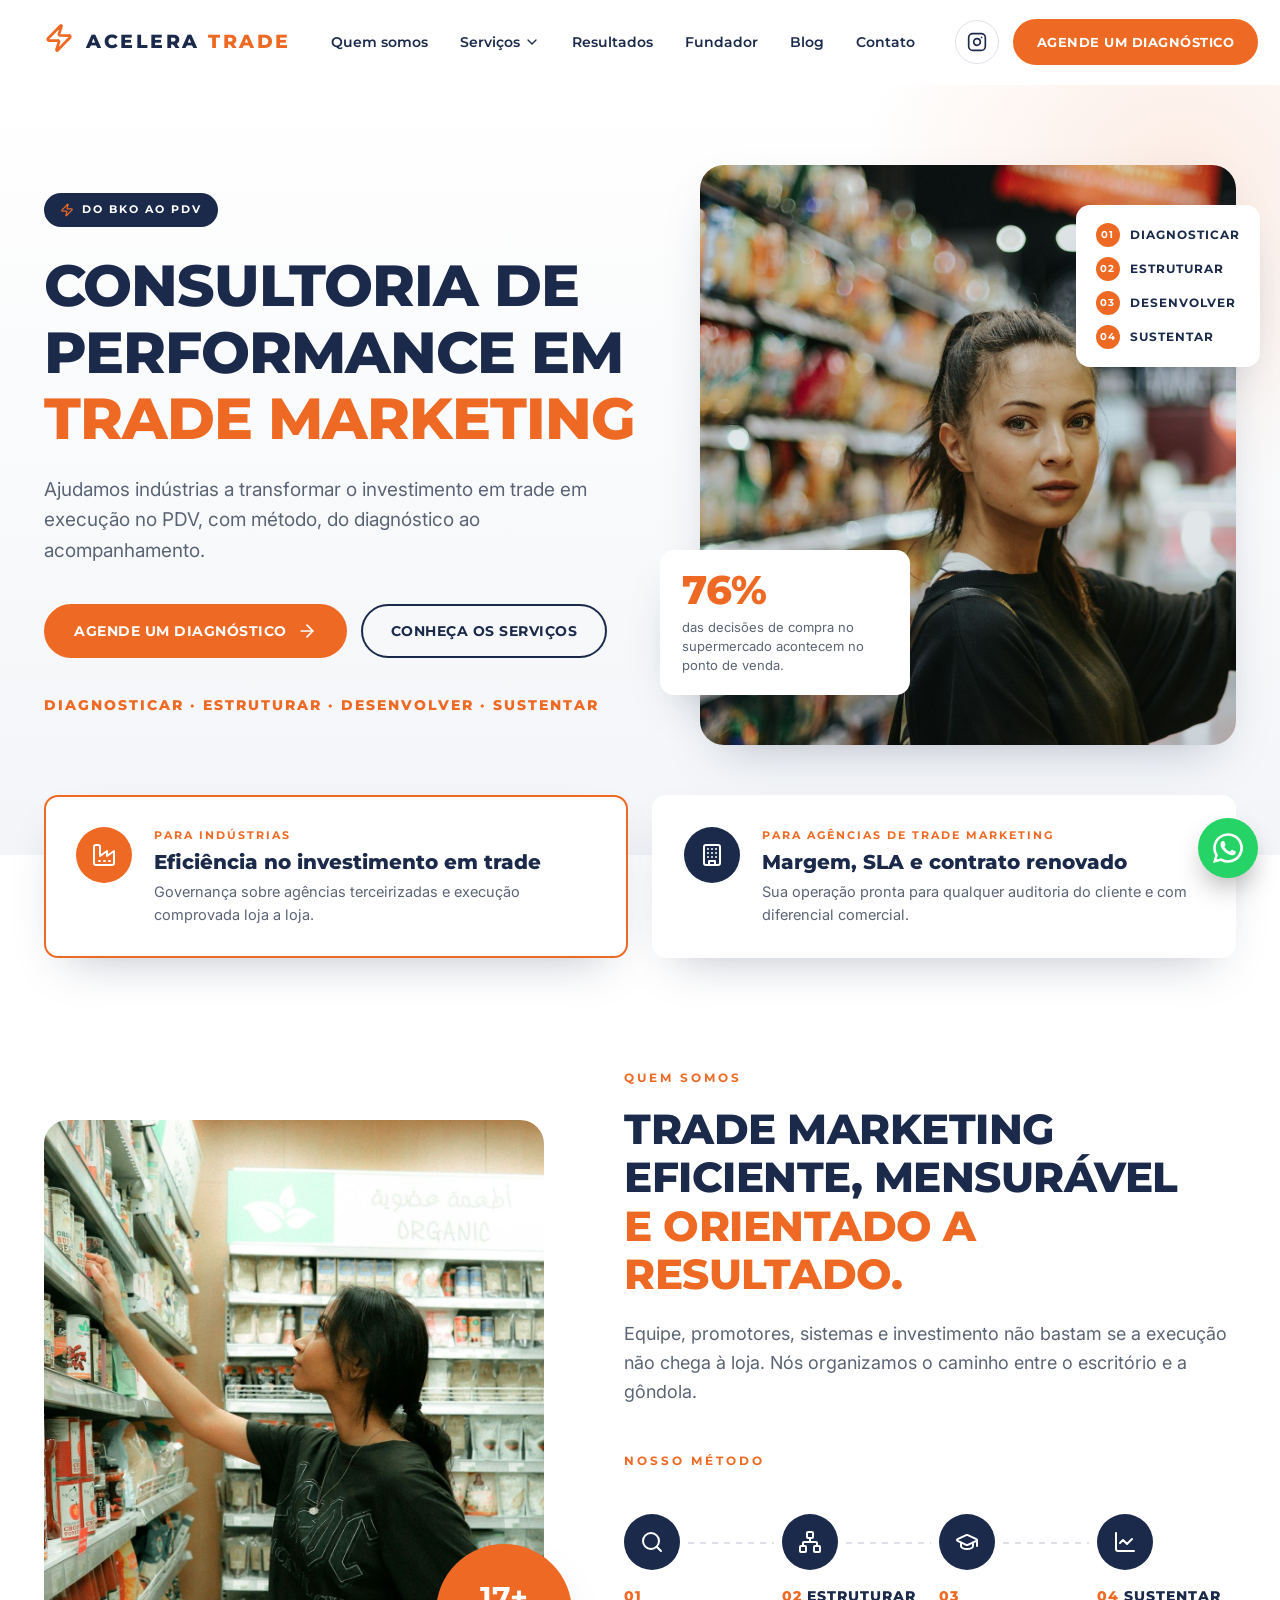
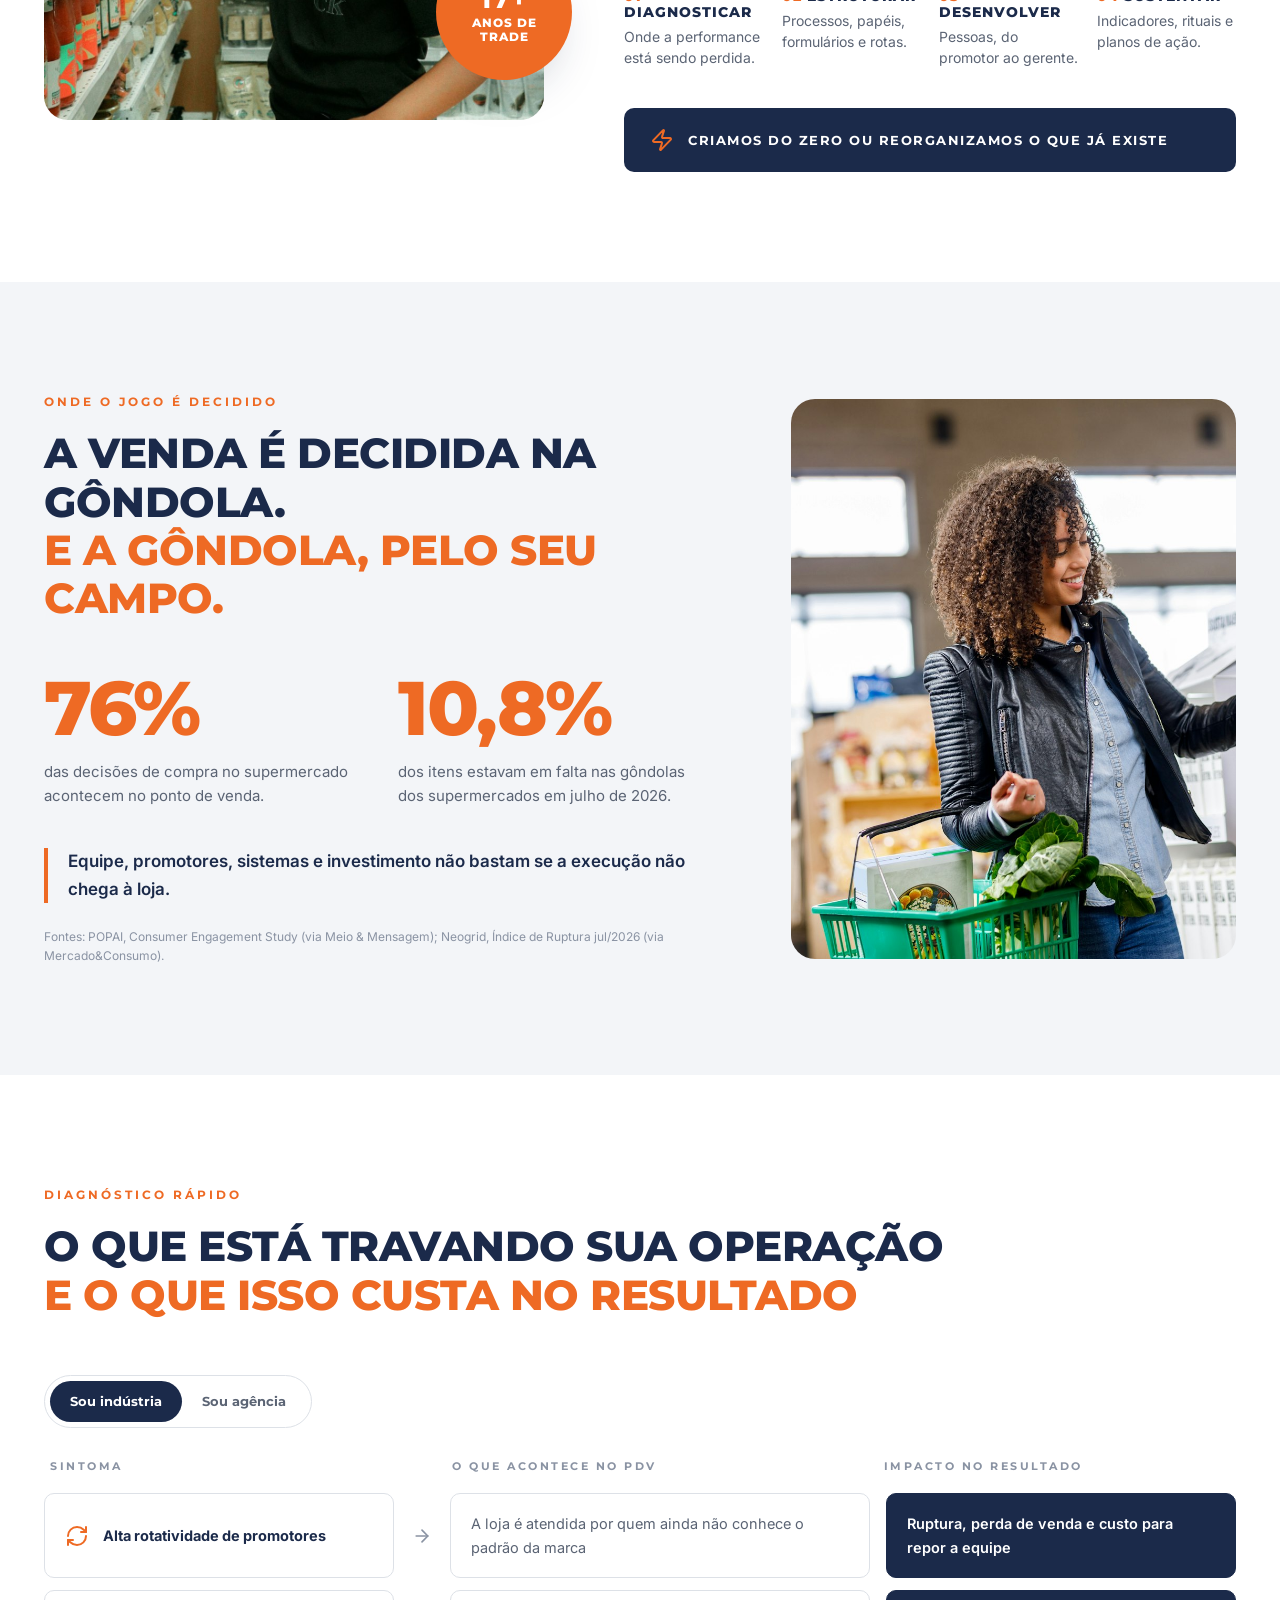
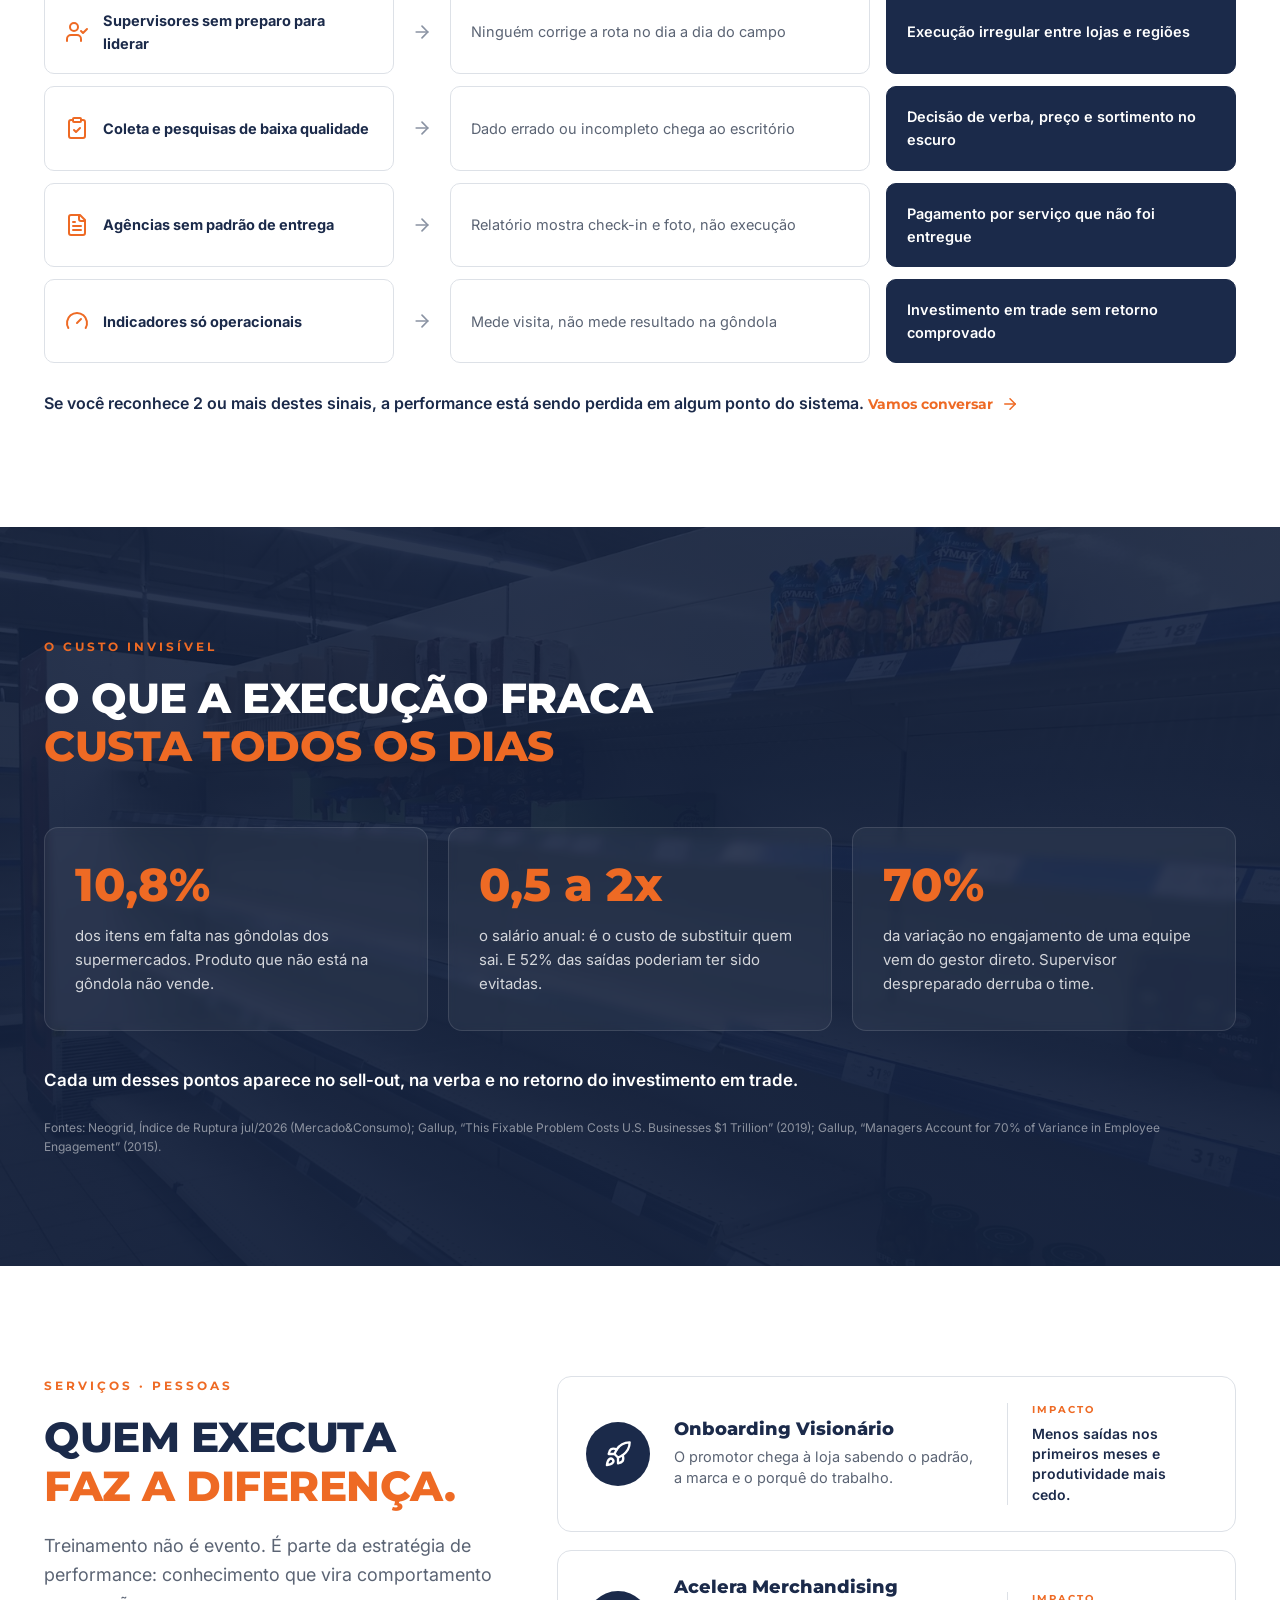
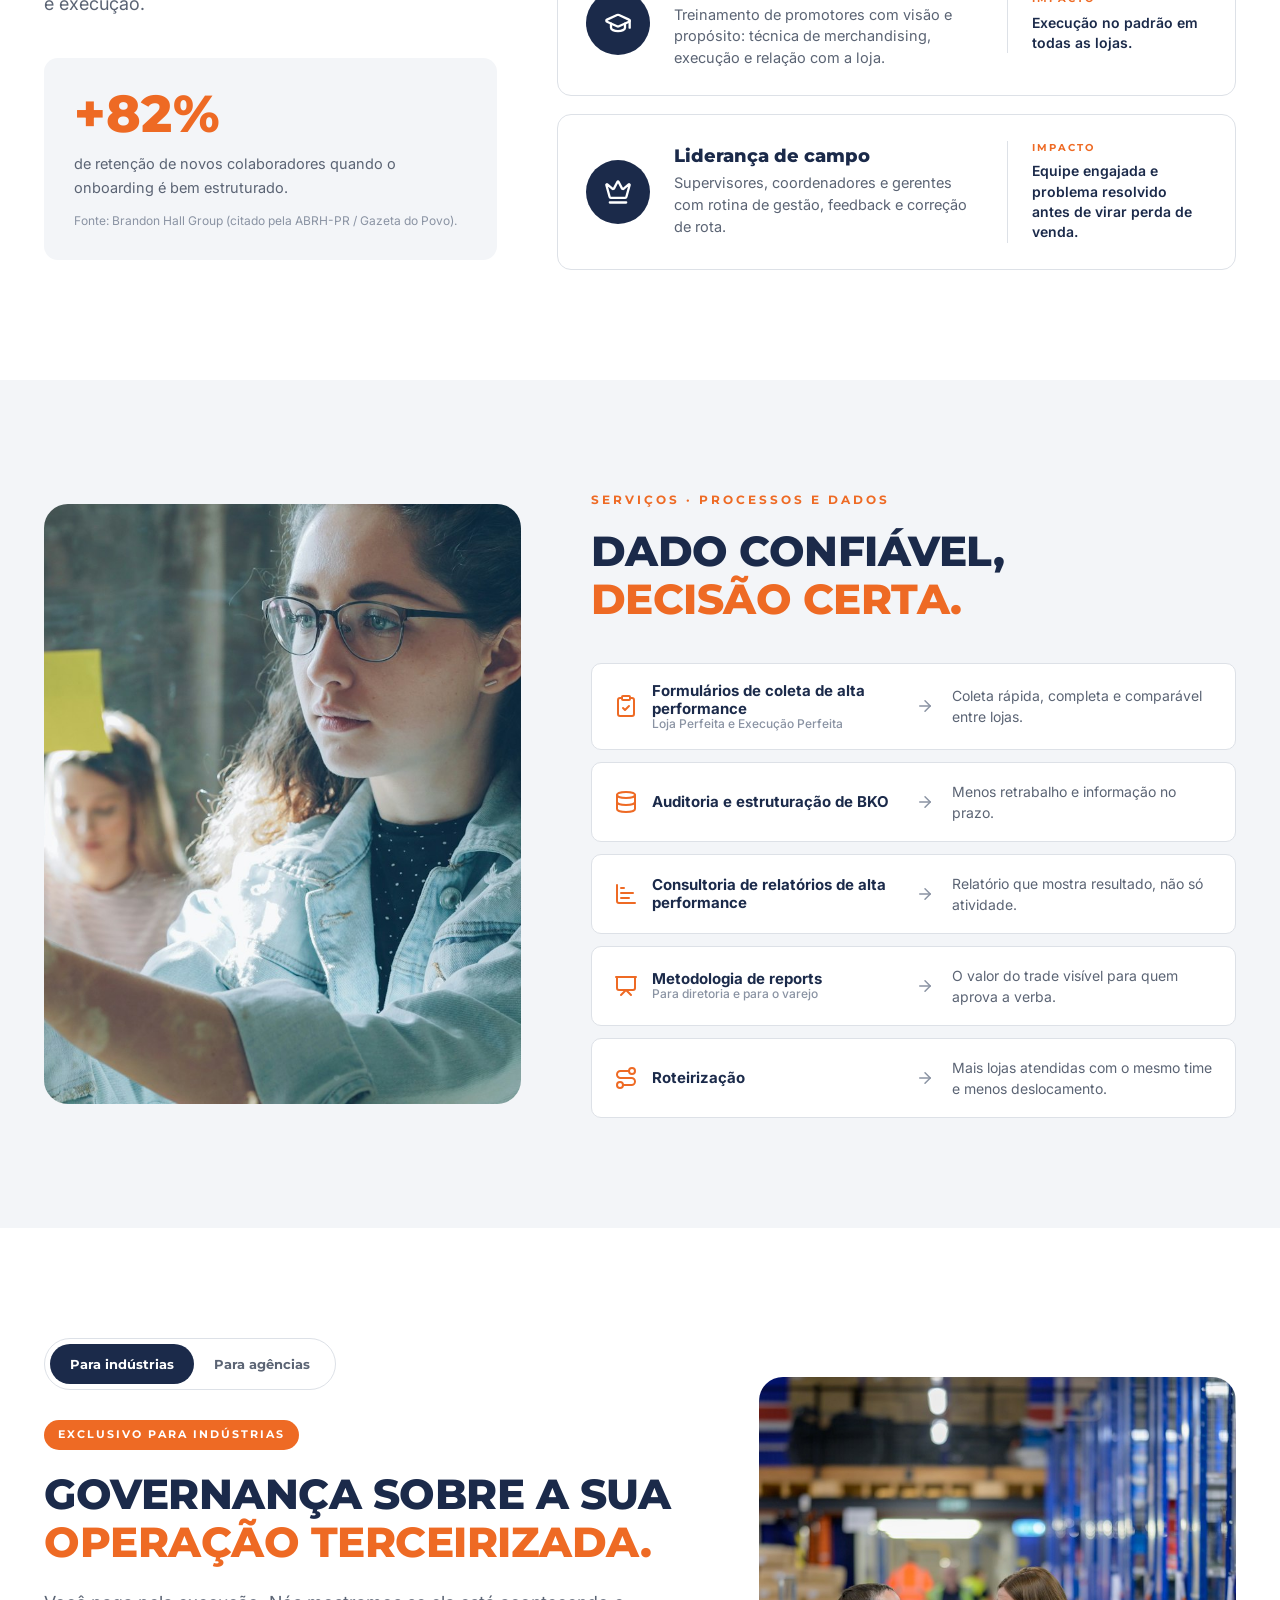
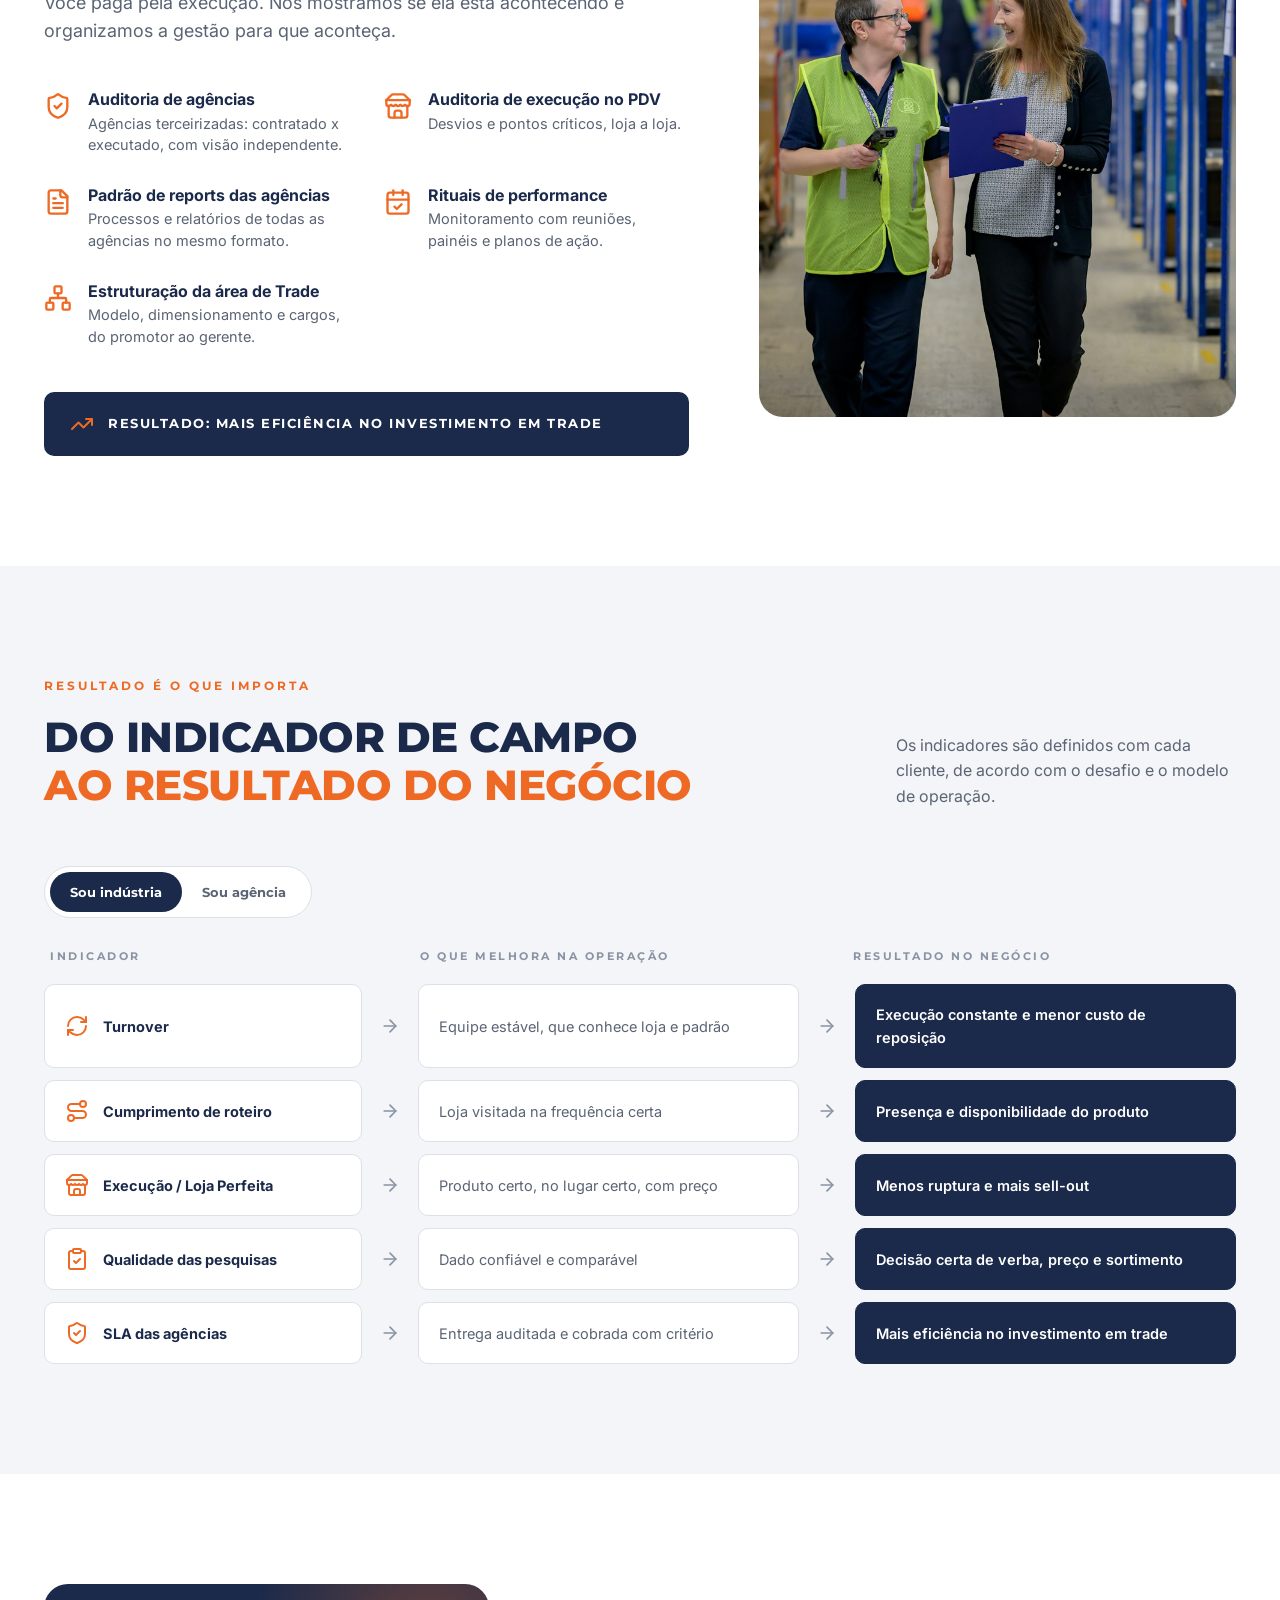
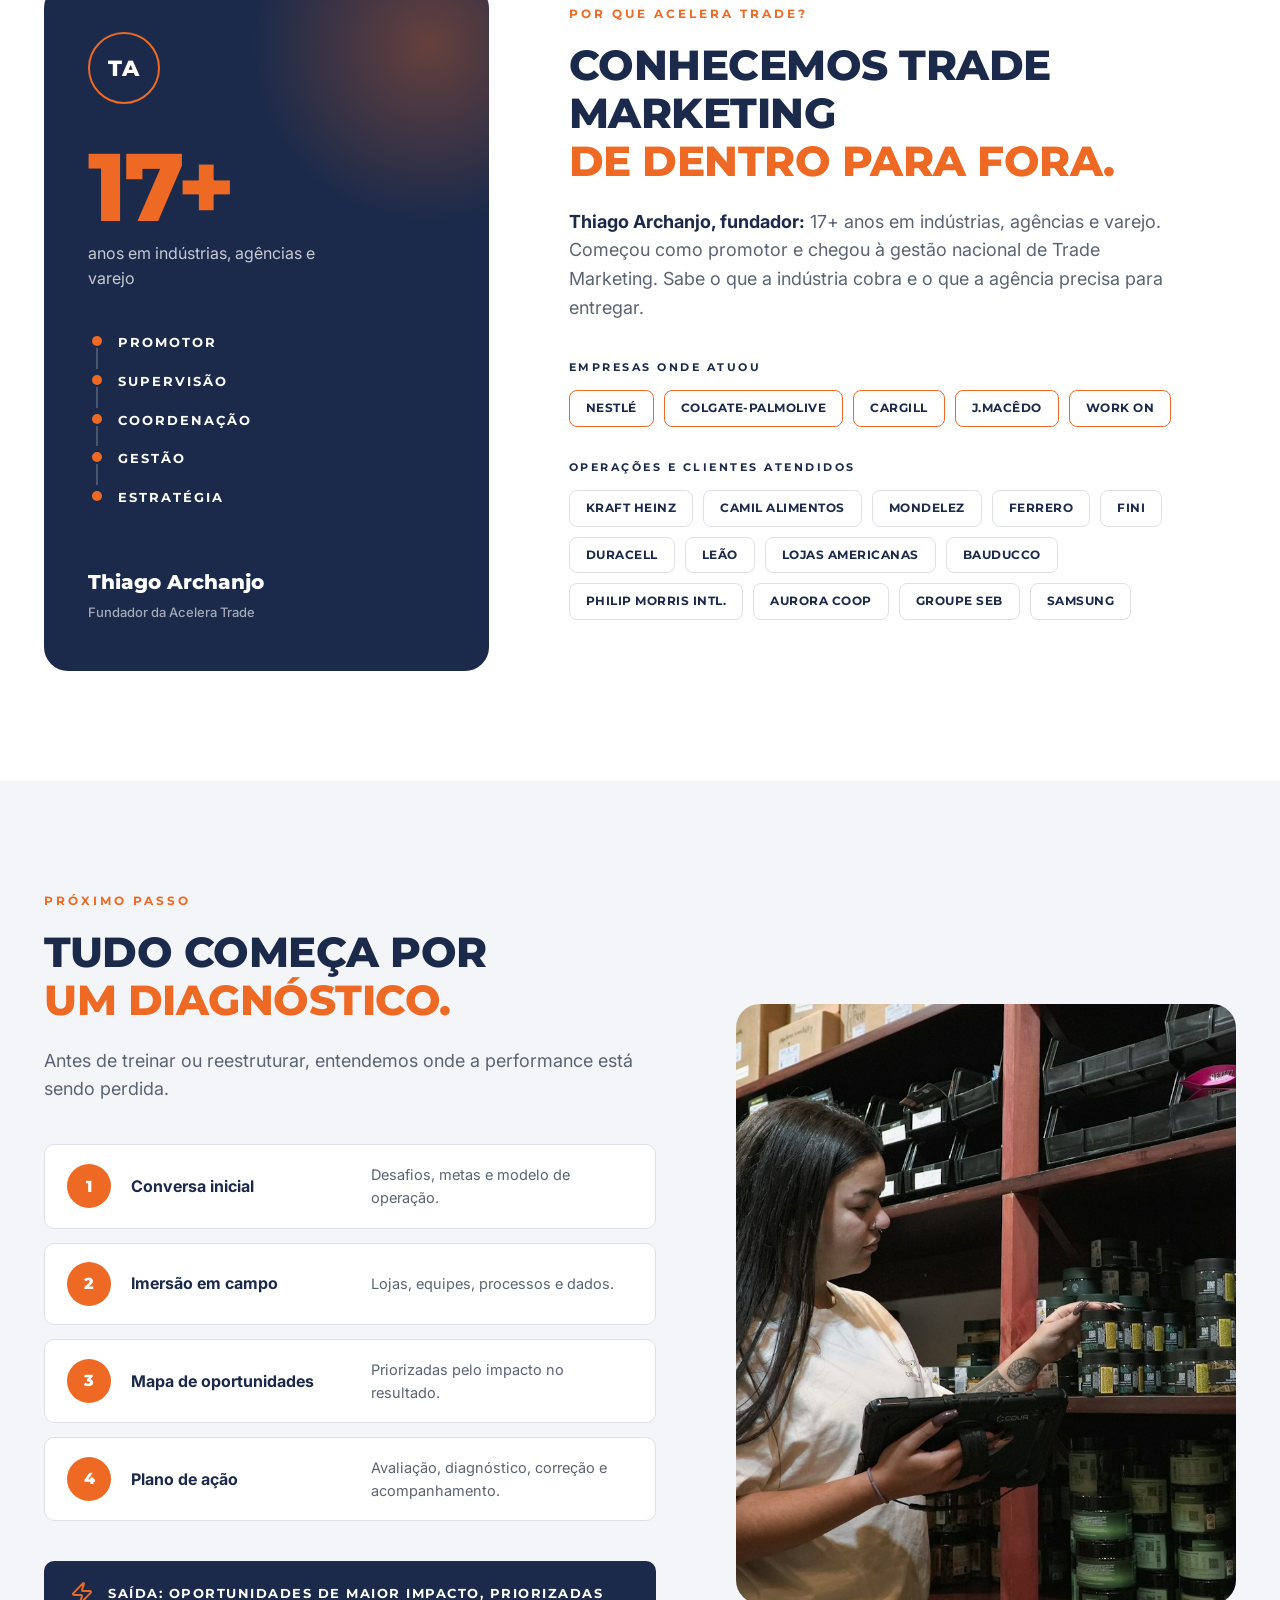
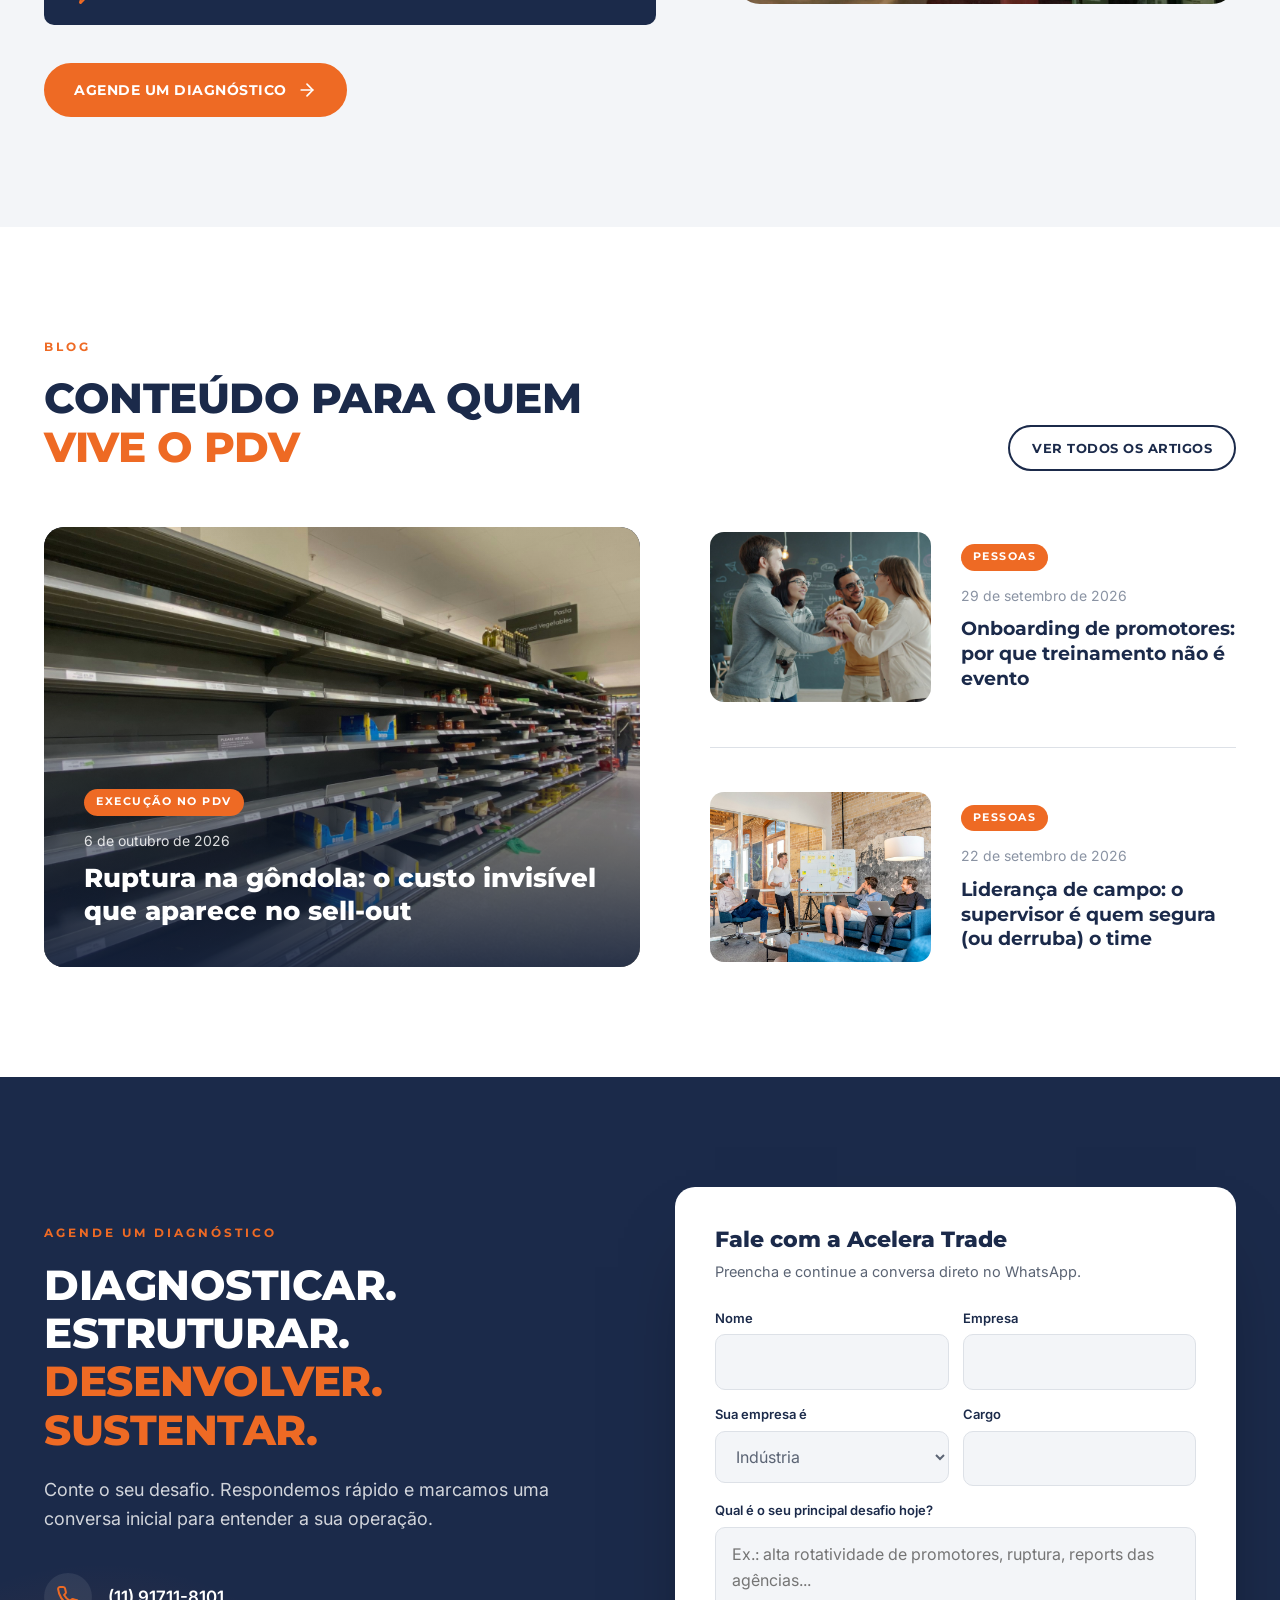
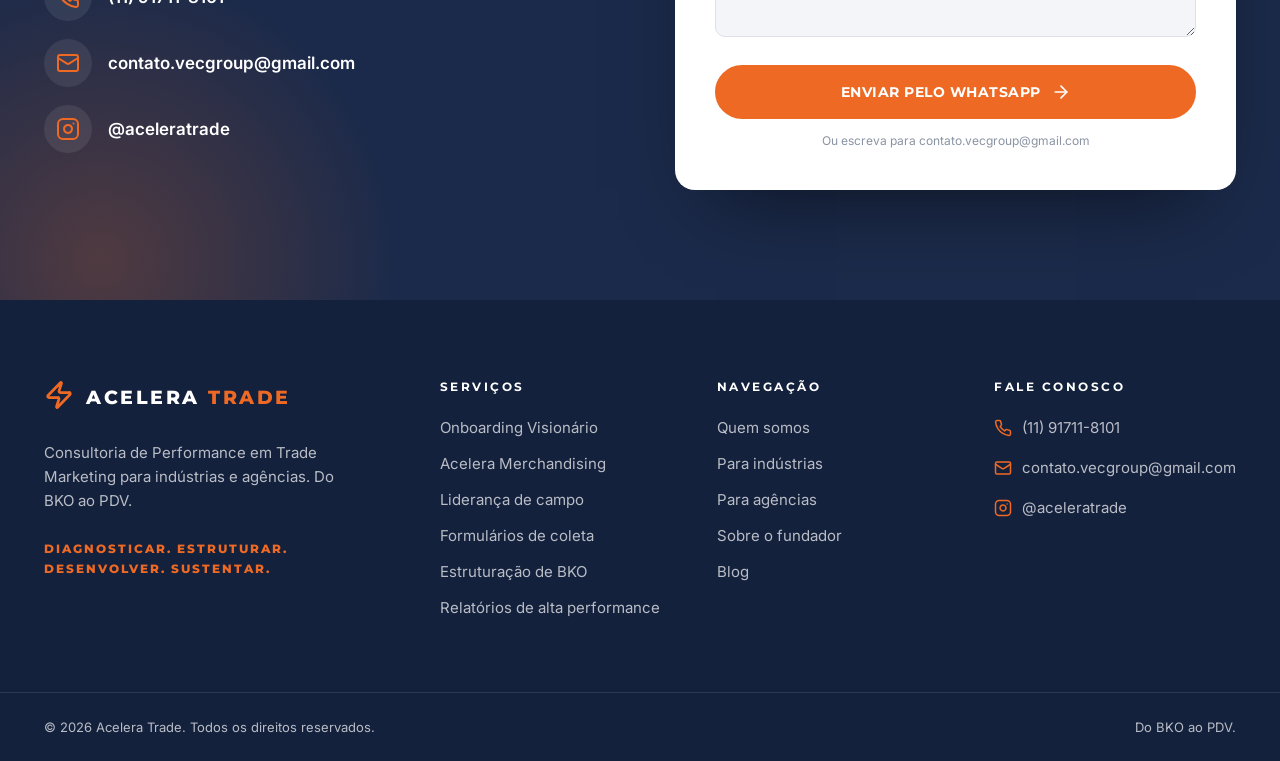
==== commit 937ccf0d: "Troca as fotos por imagens nítidas do Unsplash coerentes com os serviços Promotores de camiseta/polo" ====
--- a/index.html
+++ b/index.html
@@ -7,7 +7,7 @@
   <meta name="description" content="Consultoria de Performance em Trade Marketing para indústrias e agências. Diagnosticar, estruturar, desenvolver e sustentar a execução no PDV. Do BKO ao PDV.">
   <meta property="og:title" content="Acelera Trade | Consultoria de Performance em Trade Marketing">
   <meta property="og:description" content="Trade marketing eficiente, mensurável e orientado a resultado. Do BKO ao PDV.">
-  <meta property="og:image" content="img/promotora-gondola.jpg">
+  <meta property="og:image" content="img/hero-repositor.jpg">
   <link rel="icon" href="favicon.svg" type="image/svg+xml">
   <link rel="preconnect" href="https://fonts.googleapis.com">
   <link rel="preconnect" href="https://fonts.gstatic.com" crossorigin>
@@ -35,7 +35,7 @@
           <p class="hero-tagline">Diagnosticar · Estruturar · Desenvolver · Sustentar</p>
         </div>
         <div class="hero-media reveal">
-          <img src="img/promotora-gondola.jpg" alt="Promotora organizando produtos na gôndola do supermercado">
+          <img src="img/hero-repositor.jpg" alt="Promotora de camiseta organizando produtos na gôndola do supermercado" style="object-position:30% center">
           <ul class="float-card float-card--steps">
             <li><span>01</span> DIAGNOSTICAR</li>
             <li><span>02</span> ESTRUTURAR</li>
@@ -76,7 +76,7 @@
     <section class="section" id="quem-somos">
       <div class="wrap about">
         <div class="about-media reveal">
-          <img src="img/equipe-campo.jpg" alt="Equipe de promotores e supervisores no supermercado">
+          <img src="img/repositor-gondola.jpg" alt="Promotora repondo produtos na gôndola">
           <div class="badge"><span><strong>17+</strong>anos de trade</span></div>
         </div>
         <div class="reveal">
@@ -112,7 +112,7 @@
           <p class="decided-note">Equipe, promotores, sistemas e investimento não bastam se a execução não chega à loja.</p>
           <span class="source">Fontes: POPAI, Consumer Engagement Study (via Meio &amp; Mensagem); Neogrid, Índice de Ruptura jul/2026 (via Mercado&amp;Consumo).</span>
         </div>
-        <div class="reveal"><img src="img/shopper-decisao.jpg" alt="Consumidora decidindo a compra em frente à gôndola"></div>
+        <div class="reveal"><img src="img/shopper-cesta.jpg" alt="Consumidora escolhendo produtos na gôndola" style="object-position:38% center"></div>
       </div>
     </section>
 
@@ -216,7 +216,7 @@
     <!-- SERVIÇOS · PROCESSOS E DADOS -->
     <section class="section section--light" id="processos">
       <div class="wrap services-data">
-        <div class="media reveal"><img src="img/planejamento-processos.jpg" alt="Consultores desenhando fluxo de processos em um quadro"></div>
+        <div class="media reveal"><img src="img/planejamento.jpg" alt="Consultora organizando o processo em notas adesivas" style="object-position:62% center"></div>
         <div class="reveal">
           <span class="eyebrow">Serviços · Processos e dados</span>
           <h2 class="title">Dado confiável, <em>decisão certa.</em></h2>
@@ -271,8 +271,8 @@
           </div>
         </div>
         <div class="reveal">
-          <img data-aud="industria" src="img/auditoria-pdv.jpg" alt="Auditora avaliando a execução no ponto de venda">
-          <img data-aud="agencia" src="img/lider-campo.jpg" alt="Líder de campo orientando a equipe de promotores">
+          <img data-aud="industria" src="img/auditoria-campo.jpg" alt="Auditoras percorrendo o centro de distribuição com checklist" style="object-position:42% center">
+          <img data-aud="agencia" src="img/equipe-reuniao.jpg" alt="Equipe da agência reunida analisando resultados" style="object-position:30% center">
         </div>
       </div>
     </section>
@@ -315,13 +315,22 @@
     <!-- FUNDADOR -->
     <section class="section" id="fundador">
       <div class="wrap founder">
-        <div class="founder-media reveal"><img src="img/thiago-archanjo.jpg" alt="Thiago Archanjo, fundador da Acelera Trade"></div>
+        <div class="founder-media reveal">
+          <div class="founder-card">
+            <span class="founder-card__mono">TA</span>
+            <strong class="founder-card__years">17+</strong>
+            <span class="founder-card__label">anos em indústrias, agências e varejo</span>
+            <ol class="founder-card__path">
+              <li>Promotor</li><li>Supervisão</li><li>Coordenação</li><li>Gestão</li><li>Estratégia</li>
+            </ol>
+            <span class="founder-card__name">Thiago Archanjo<small>Fundador da Acelera Trade</small></span>
+          </div>
+        </div>
         <div class="reveal">
           <span class="eyebrow">Por que Acelera Trade?</span>
           <h2 class="title">Conhecemos trade marketing <em>de dentro para fora.</em></h2>
           <p class="lead"><strong>Thiago Archanjo, fundador:</strong> 17+ anos em indústrias, agências e varejo. Começou como promotor e chegou à gestão nacional de Trade Marketing. Sabe o que a indústria cobra e o que a agência precisa para entregar.</p>
-          <div class="career">PROMOTOR <i data-icon="arrow"></i> SUPERVISÃO <i data-icon="arrow"></i> COORDENAÇÃO <i data-icon="arrow"></i> GESTÃO <i data-icon="arrow"></i> ESTRATÉGIA</div>
-          <p class="chips-title">Empresas onde atuou</p>
+                    <p class="chips-title">Empresas onde atuou</p>
           <div class="chips chips--orange"><span>NESTLÉ</span><span>COLGATE-PALMOLIVE</span><span>CARGILL</span><span>J.MACÊDO</span><span>WORK ON</span></div>
           <p class="chips-title">Operações e clientes atendidos</p>
           <div class="chips"><span>KRAFT HEINZ</span><span>CAMIL ALIMENTOS</span><span>MONDELEZ</span><span>FERRERO</span><span>FINI</span><span>DURACELL</span><span>LEÃO</span><span>LOJAS AMERICANAS</span><span>BAUDUCCO</span><span>PHILIP MORRIS INTL.</span><span>AURORA COOP</span><span>GROUPE SEB</span><span>SAMSUNG</span></div>
@@ -347,7 +356,7 @@
           <div class="banner"><i data-icon="zap"></i> Saída: oportunidades de maior impacto, priorizadas</div>
           <div class="hero-actions"><a data-whats class="btn">Agende um diagnóstico <i data-icon="arrow"></i></a></div>
         </div>
-        <div class="reveal"><img src="img/supervisor-tablet.jpg" alt="Supervisor analisando dados da loja no tablet"></div>
+        <div class="reveal"><img src="img/imersao-campo.jpg" alt="Imersão em campo: profissional organizando produtos na gôndola" style="object-position:40% center"></div>
       </div>
     </section>
 
--- a/css/style.css
+++ b/css/style.css
@@ -186,7 +186,7 @@
 .table-foot { margin-top: 28px; font-weight: 600; color: var(--navy); }
 
 /* ---------- Custo invisível ---------- */
-.cost { position: relative; color: rgba(255, 255, 255, .8); background: var(--navy-2) url("../img/gondola-ruptura.jpg") center / cover; }
+.cost { position: relative; color: rgba(255, 255, 255, .8); background: var(--navy-2) url("../img/gondola-vazia.jpg") center / cover; }
 .cost::before { content: ""; position: absolute; inset: 0; background: linear-gradient(180deg, rgba(20, 33, 61, .9), rgba(20, 33, 61, .96)); }
 .cost .wrap { position: relative; }
 .cost .title { color: var(--white); }
@@ -217,7 +217,7 @@
 .service-card__impact small { display: block; font-family: "Montserrat", sans-serif; font-size: 10px; font-weight: 700; letter-spacing: 2px; color: var(--orange); margin-bottom: 6px; }
 
 .services-data { display: grid; grid-template-columns: .85fr 1.15fr; gap: 70px; align-items: center; }
-.services-data img { width: 100%; max-width: 440px; height: 560px; object-fit: cover; border-radius: 24px; }
+.services-data img { width: 100%; height: 600px; object-fit: cover; border-radius: 24px; }
 .data-list { display: grid; gap: 12px; margin-top: 40px; }
 .data-row { display: grid; grid-template-columns: 1.1fr 20px 1fr; gap: 16px; align-items: center; padding: 18px 22px; border-radius: 10px; background: var(--white); border: 1px solid var(--line); }
 .data-row h4 { display: flex; align-items: center; gap: 14px; font-family: "Inter", sans-serif; font-size: 15px; font-weight: 700; }
@@ -243,7 +243,17 @@
 
 /* ---------- Fundador ---------- */
 .founder { display: grid; grid-template-columns: .8fr 1.2fr; gap: 80px; align-items: center; }
-.founder-media img { width: 100%; height: 620px; object-fit: cover; object-position: top; border-radius: 24px; }
+.founder-card { position: relative; overflow: hidden; display: flex; flex-direction: column; padding: 48px 44px; min-height: 560px; border-radius: 24px; background: var(--navy); color: rgba(255, 255, 255, .75); }
+.founder-card::after { content: ""; position: absolute; right: -120px; top: -120px; width: 360px; height: 360px; border-radius: 50%; background: radial-gradient(circle, rgba(238, 106, 36, .35), transparent 70%); }
+.founder-card__mono { display: grid; place-items: center; width: 72px; height: 72px; border-radius: 50%; border: 2px solid var(--orange); color: var(--white); font-family: "Montserrat", sans-serif; font-weight: 800; font-size: 22px; letter-spacing: 1px; }
+.founder-card__years { margin-top: 40px; font-family: "Montserrat", sans-serif; font-size: 96px; font-weight: 800; line-height: .9; color: var(--orange); letter-spacing: -3px; }
+.founder-card__label { margin-top: 10px; font-size: 16px; max-width: 240px; }
+.founder-card__path { list-style: none; margin: 40px 0; display: grid; gap: 0; counter-reset: p; }
+.founder-card__path li { position: relative; padding: 0 0 18px 30px; font-family: "Montserrat", sans-serif; font-size: 13px; font-weight: 700; letter-spacing: 2px; text-transform: uppercase; color: var(--white); }
+.founder-card__path li::before { content: ""; position: absolute; left: 4px; top: 4px; width: 10px; height: 10px; border-radius: 50%; background: var(--orange); }
+.founder-card__path li:not(:last-child)::after { content: ""; position: absolute; left: 8px; top: 16px; bottom: 2px; width: 2px; background: rgba(255, 255, 255, .2); }
+.founder-card__name { margin-top: auto; font-family: "Montserrat", sans-serif; font-size: 20px; font-weight: 800; color: var(--white); }
+.founder-card__name small { display: block; font-family: "Inter", sans-serif; font-size: 13px; font-weight: 500; color: rgba(255, 255, 255, .6); margin-top: 4px; }
 .founder p.lead strong { color: var(--navy); }
 .career { display: flex; flex-wrap: wrap; align-items: center; gap: 10px; margin: 30px 0 44px; font-family: "Montserrat", sans-serif; font-size: 13px; font-weight: 800; letter-spacing: 1px; color: var(--navy); }
 .career .ico { width: 16px; height: 16px; color: var(--orange); }
@@ -402,7 +412,8 @@
   .float-card--stat { left: 16px; bottom: 16px; }
   .float-card--steps { right: 16px; top: 16px; }
   .about-media, .services-data .media, .founder-media { order: 2; }
-  .about-media img, .decided img, .services-data img, .gov img, .founder-media img, .next img { height: 420px; }
+  .about-media img, .decided img, .services-data img, .gov img, .next img { height: 420px; }
+  .founder-card { min-height: 0; }
   .about-media .badge { right: 16px; }
   .cost-grid { grid-template-columns: 1fr 1fr; }
   .service-card { grid-template-columns: 56px 1fr; }
@@ -450,3 +461,4 @@
   .aud-card { padding: 22px; gap: 16px; }
   .switch button { padding: 10px 14px; font-size: 12px; }
 }
+.founder .lead + .chips-title { margin-top: 36px; }
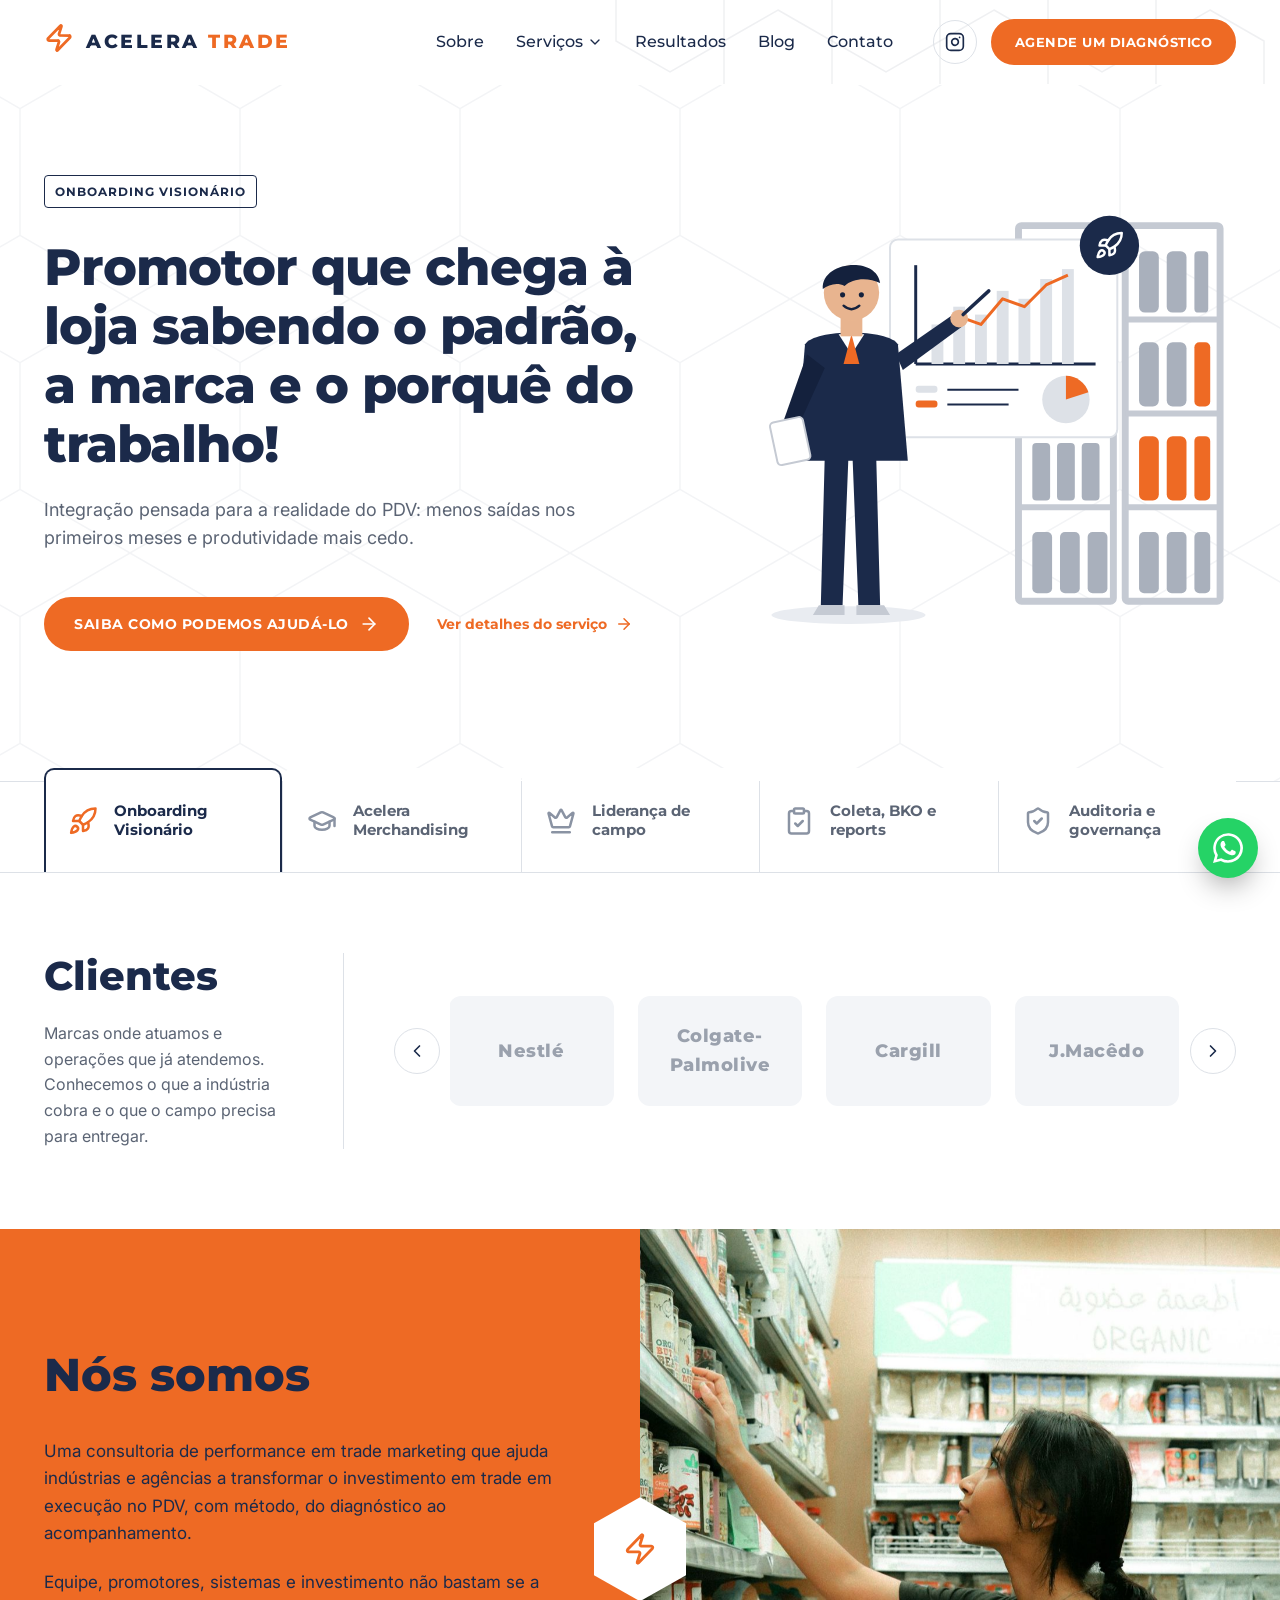
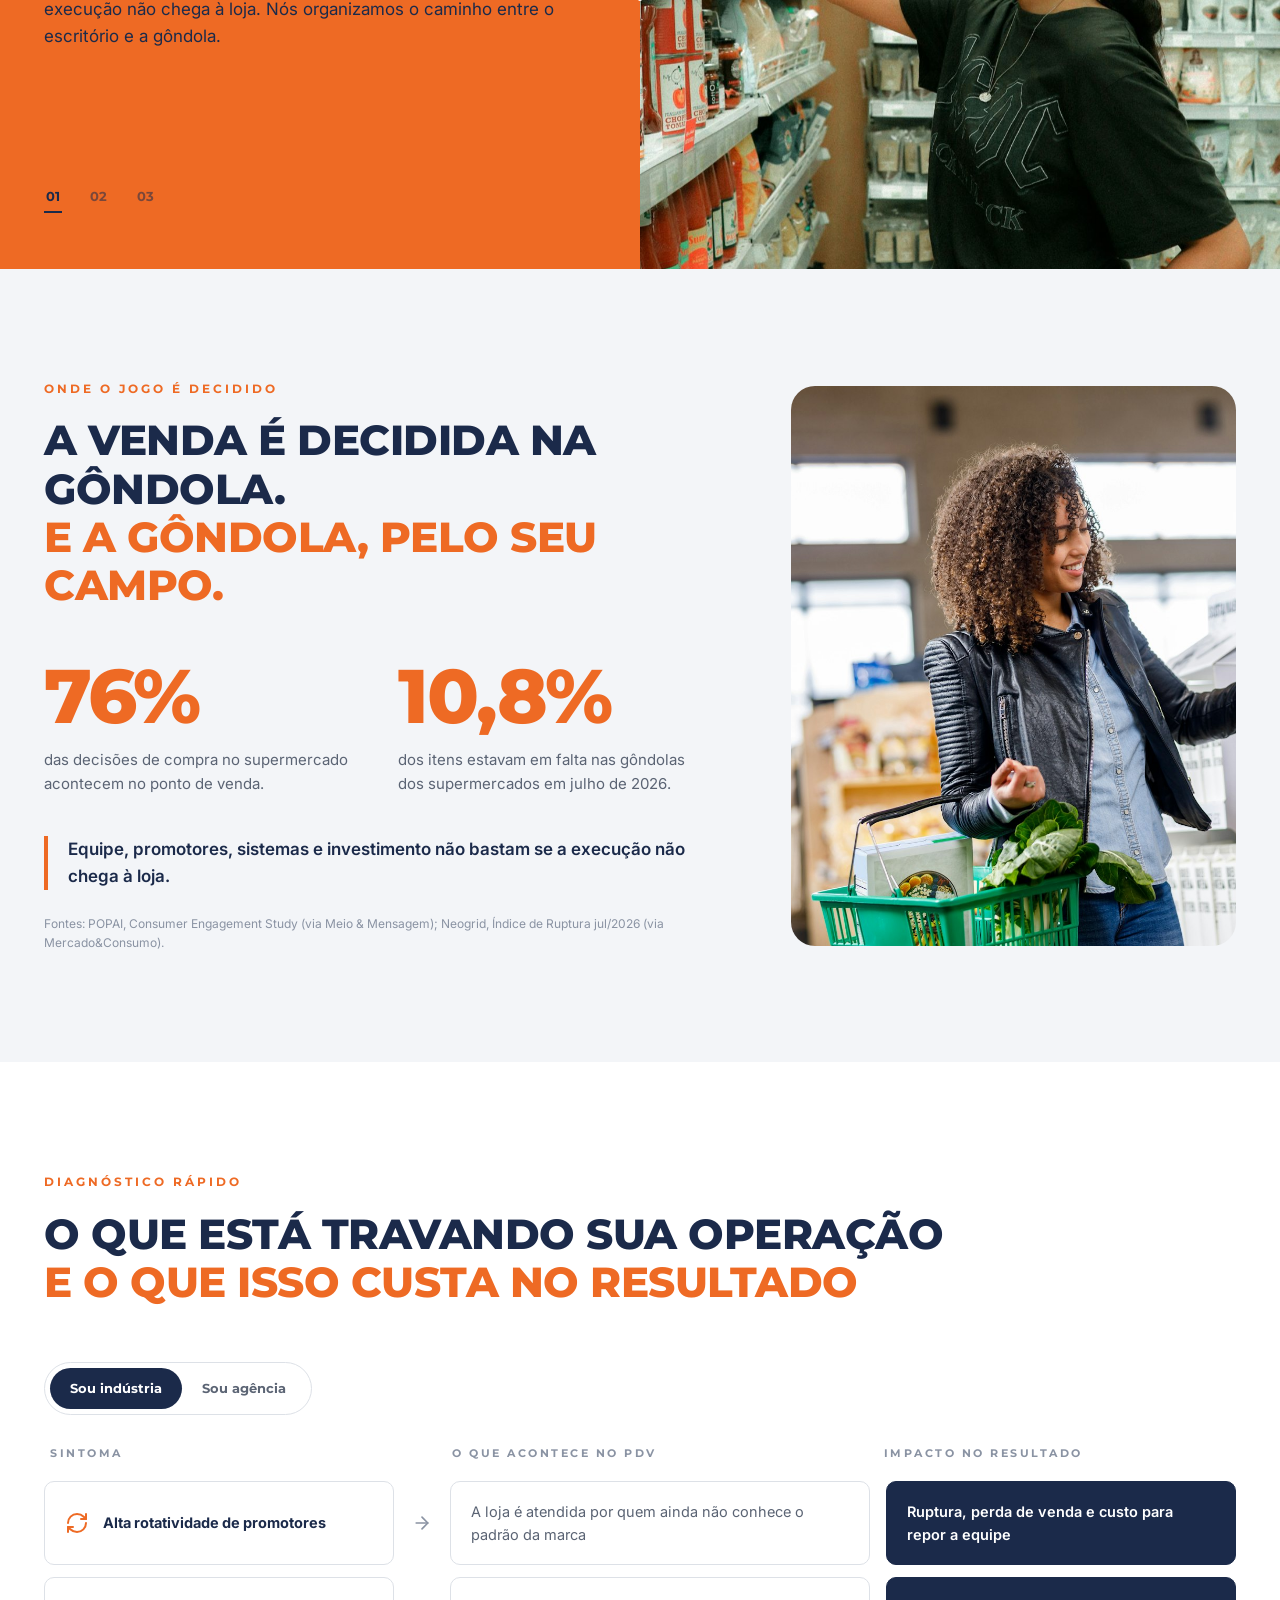
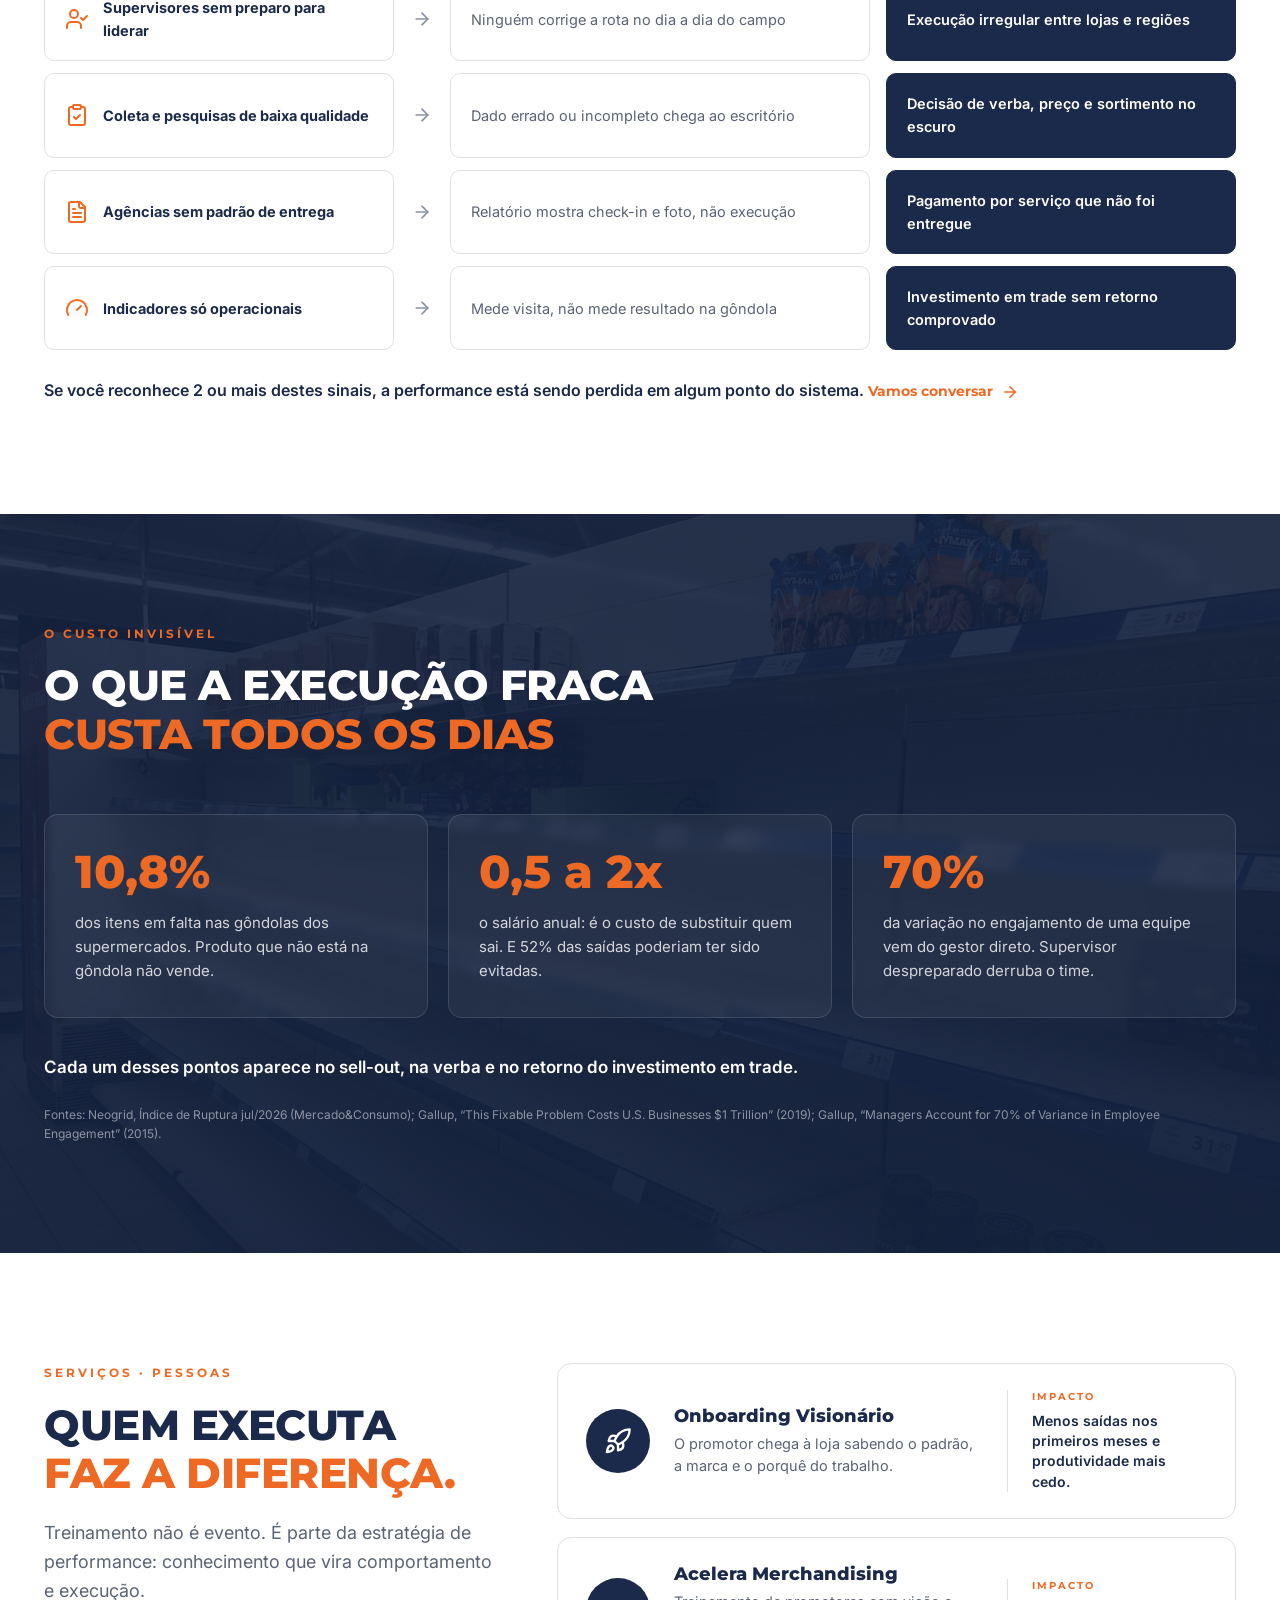
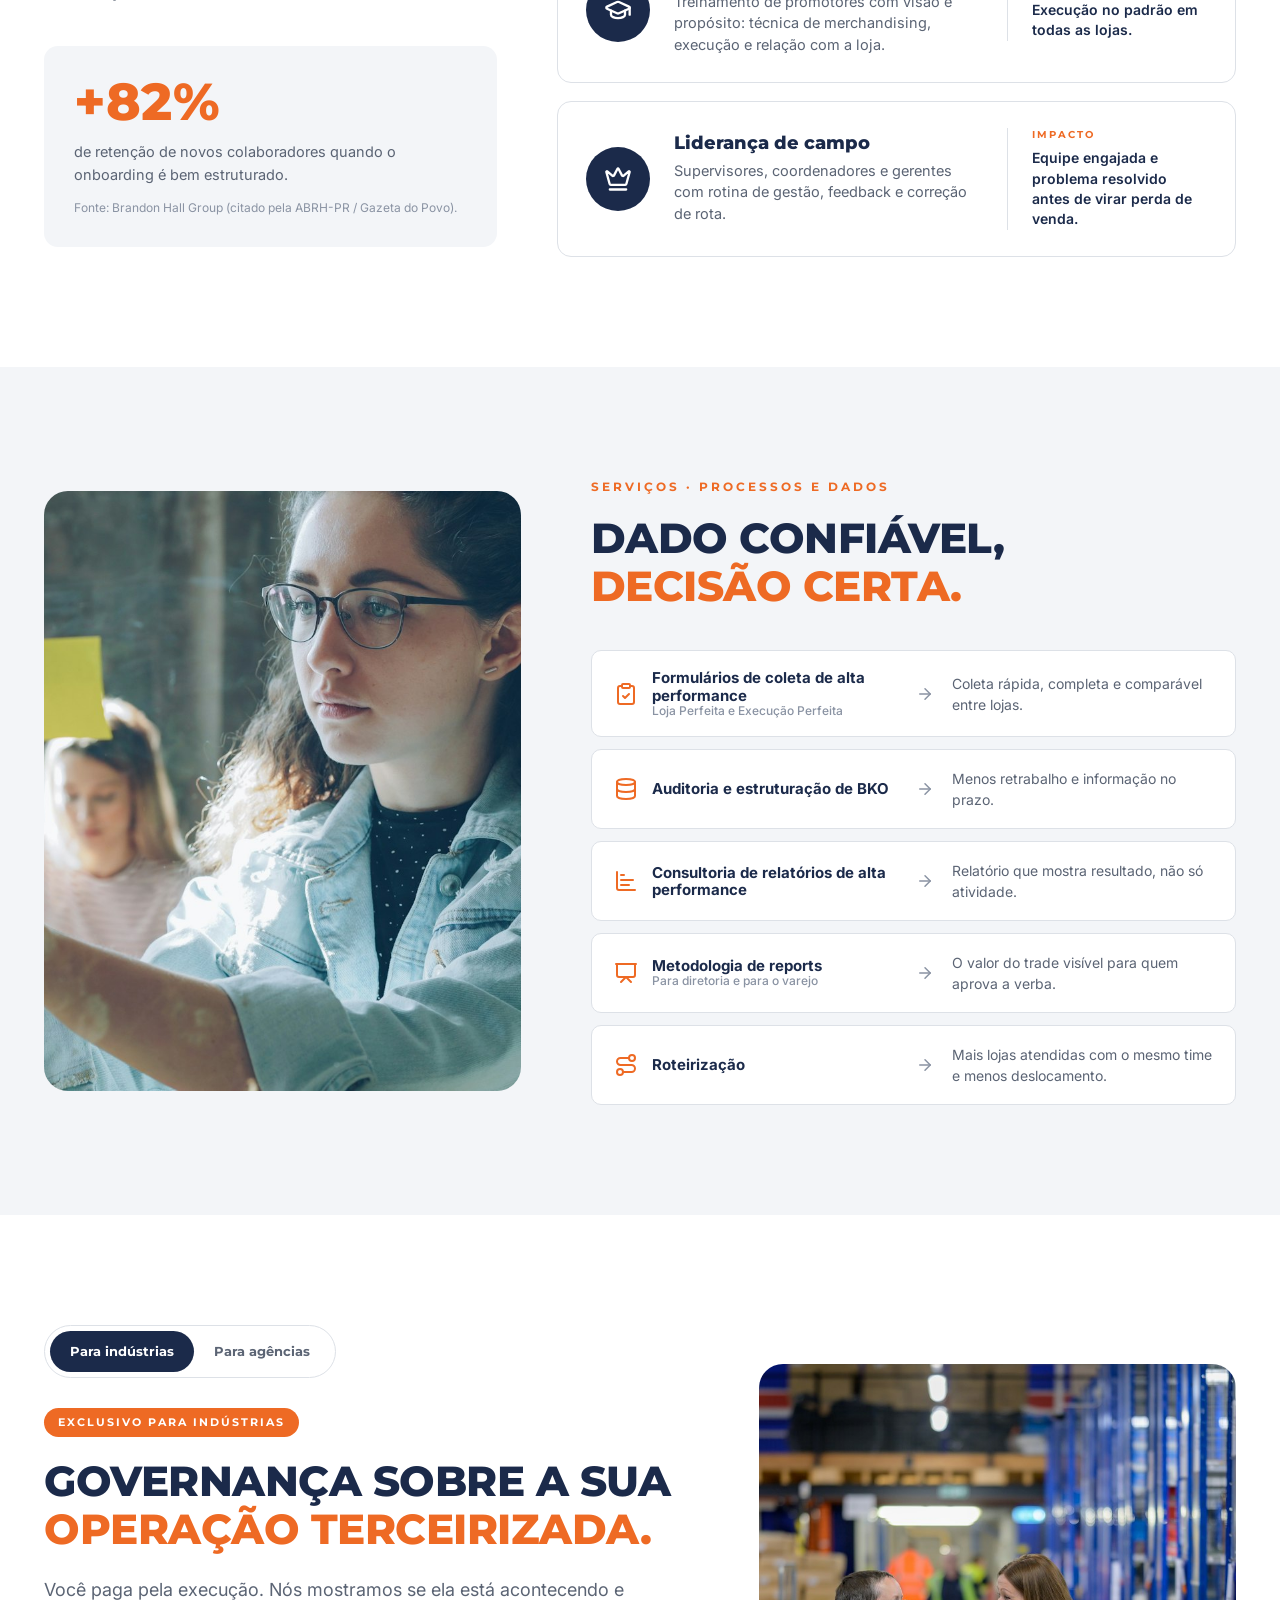
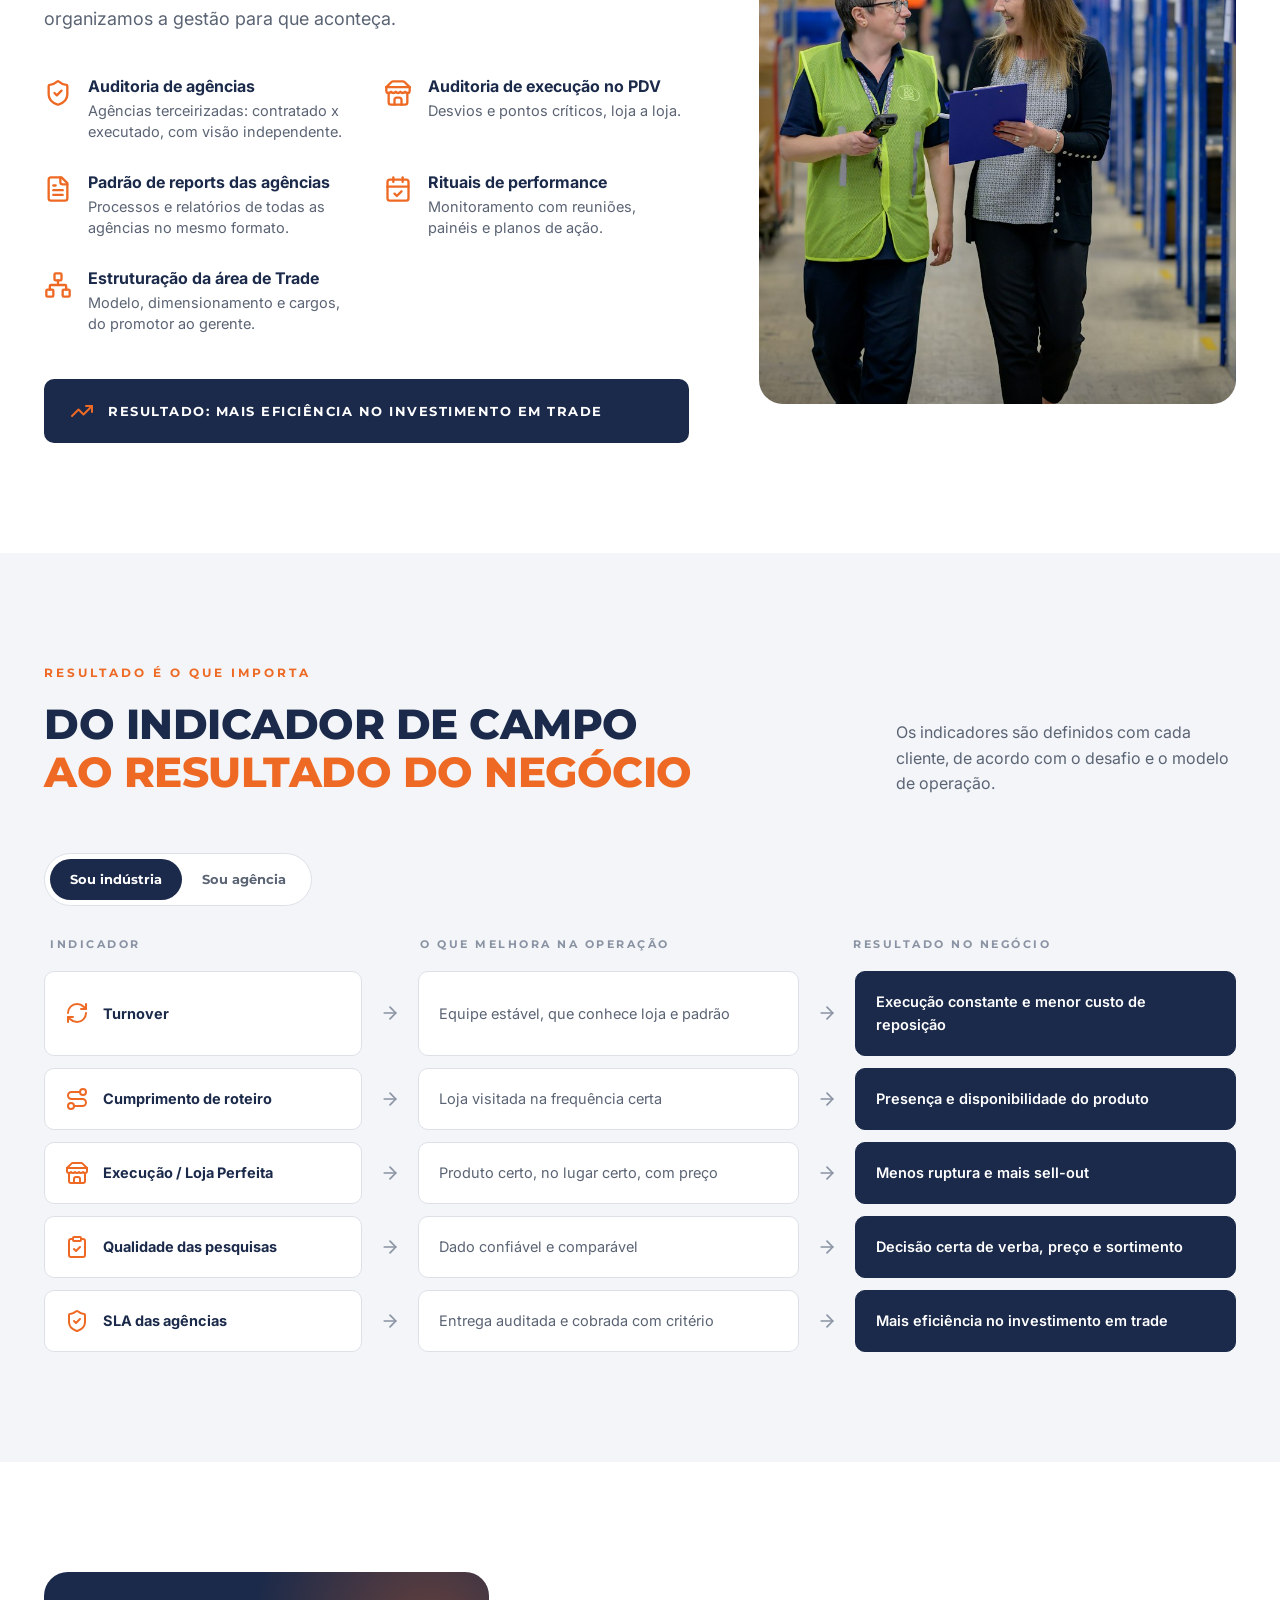
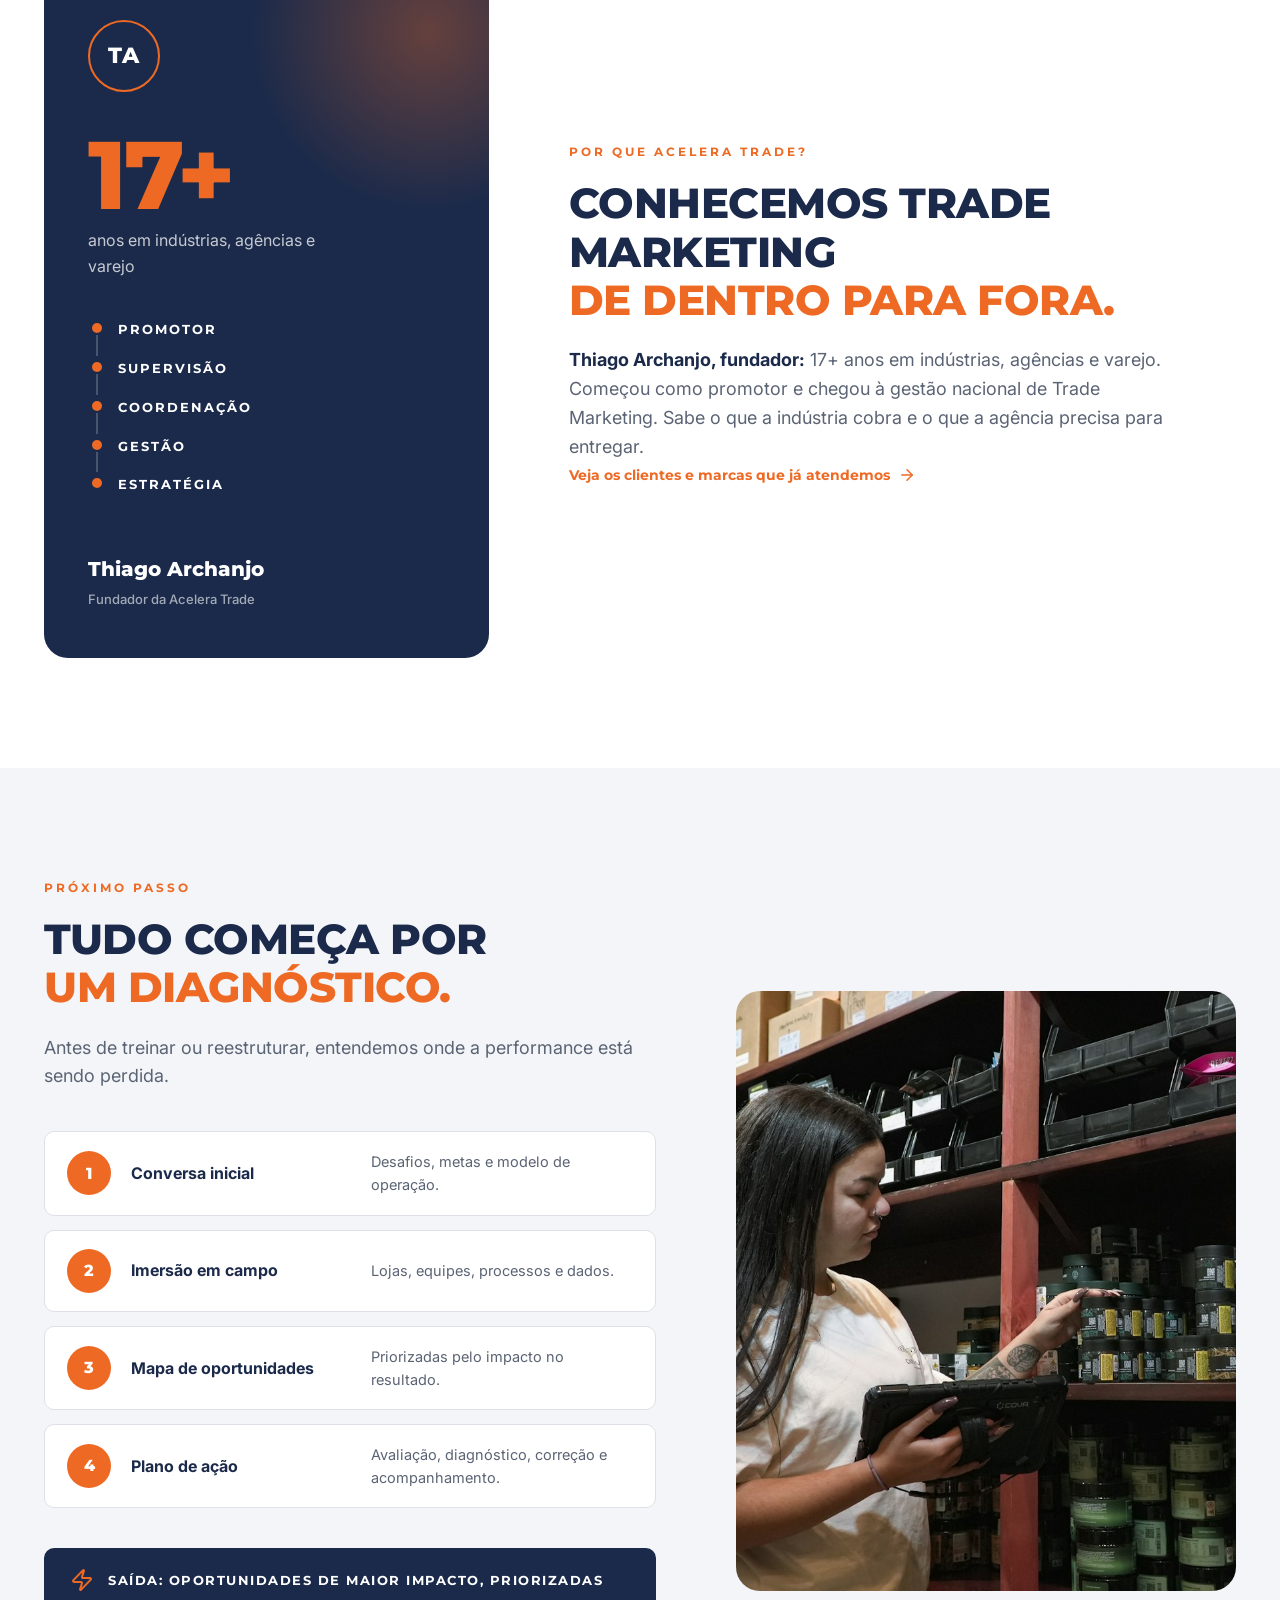
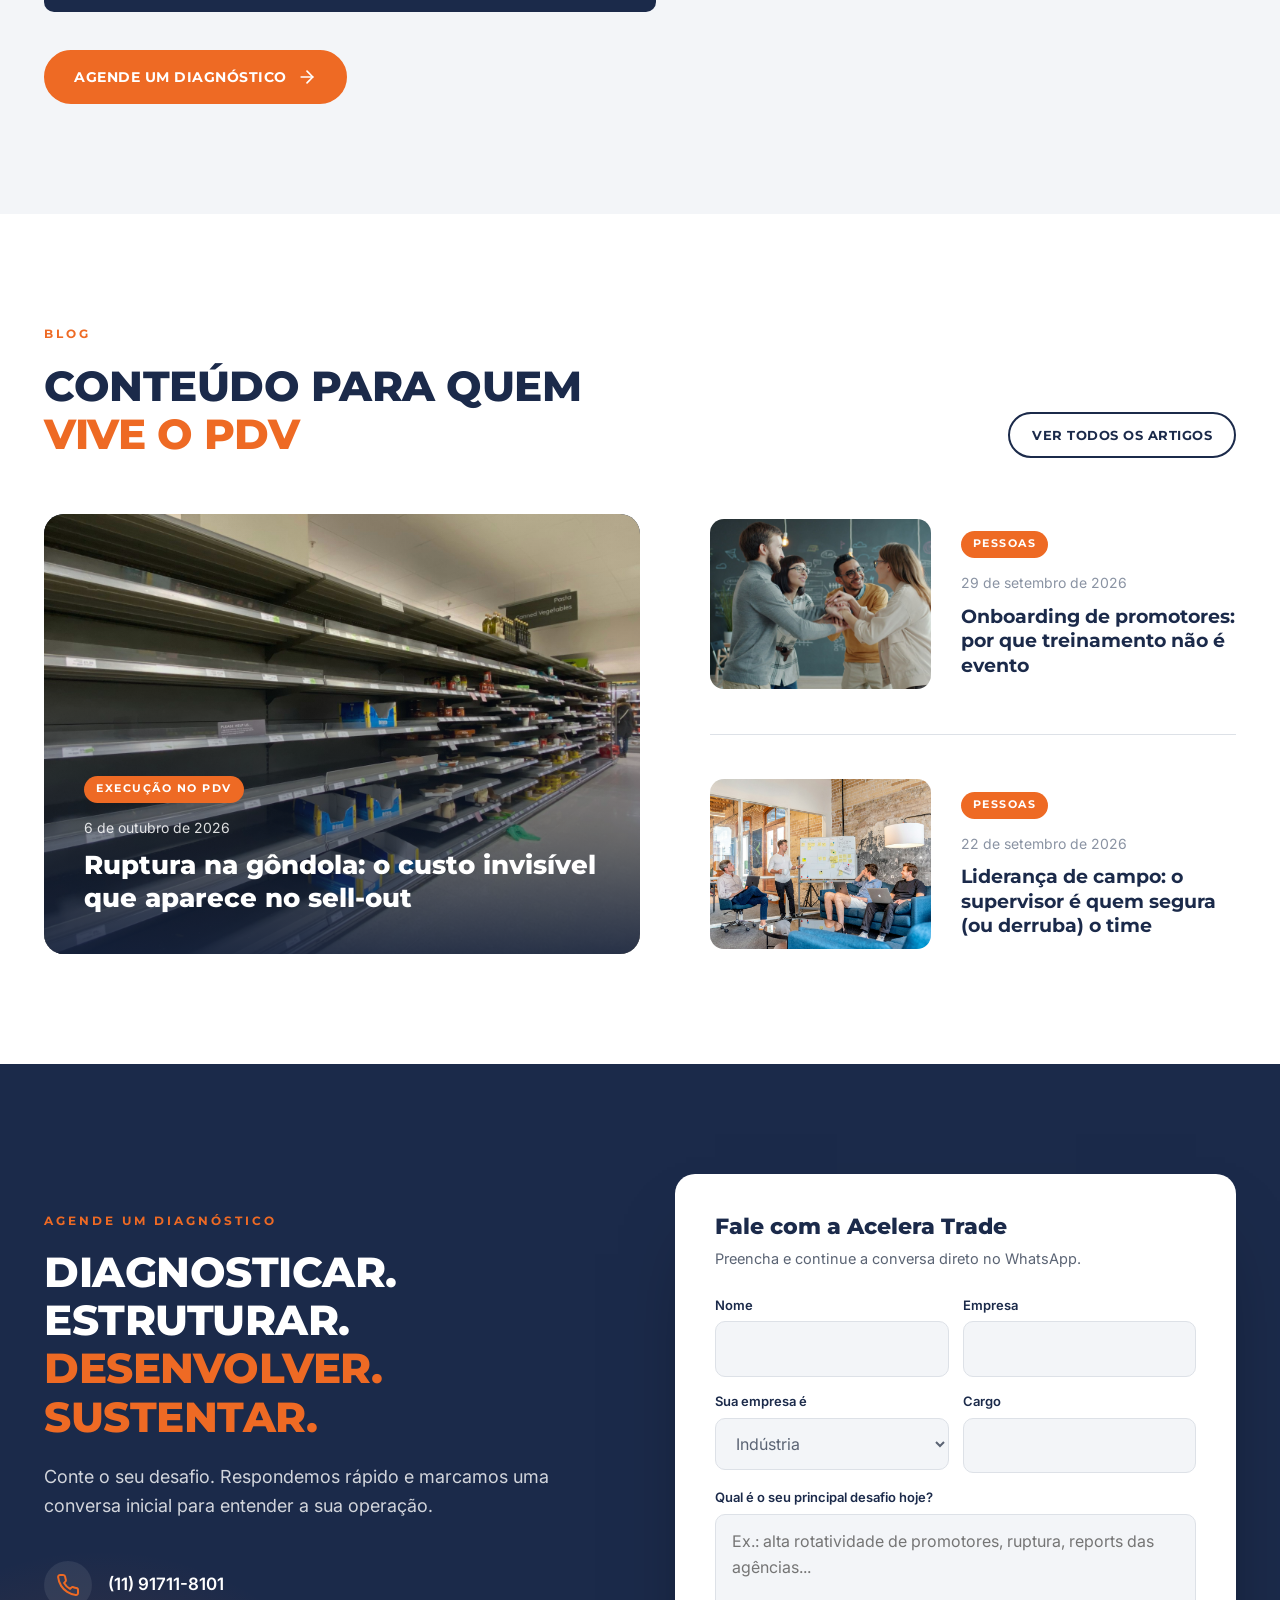
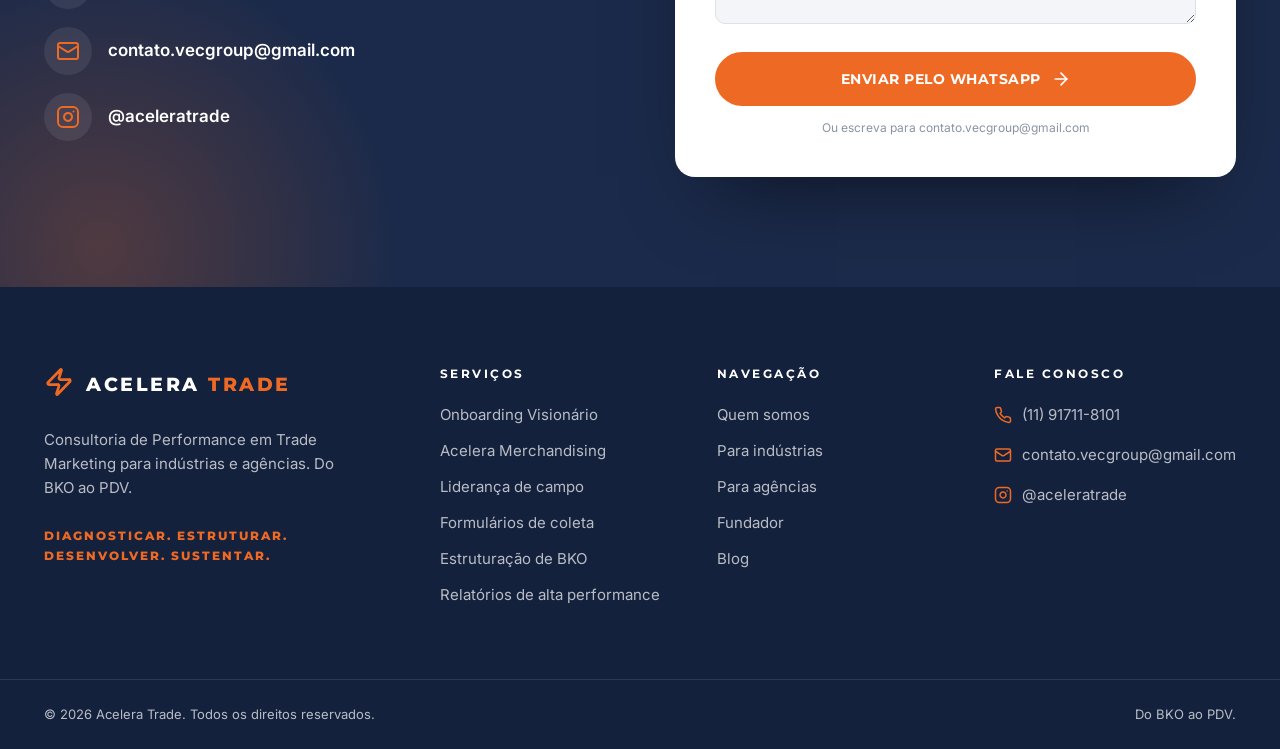
==== commit 3aa0fea7: "Refaz o topo da home no padrão da referência Hero que apresenta cada serviço com abas abaixo, ilustr" ====
--- a/index.html
+++ b/index.html
@@ -7,7 +7,7 @@
   <meta name="description" content="Consultoria de Performance em Trade Marketing para indústrias e agências. Diagnosticar, estruturar, desenvolver e sustentar a execução no PDV. Do BKO ao PDV.">
   <meta property="og:title" content="Acelera Trade | Consultoria de Performance em Trade Marketing">
   <meta property="og:description" content="Trade marketing eficiente, mensurável e orientado a resultado. Do BKO ao PDV.">
-  <meta property="og:image" content="img/hero-repositor.jpg">
+  <meta property="og:image" content="img/repositor-gondola.jpg">
   <link rel="icon" href="favicon.svg" type="image/svg+xml">
   <link rel="preconnect" href="https://fonts.googleapis.com">
   <link rel="preconnect" href="https://fonts.gstatic.com" crossorigin>
@@ -18,87 +18,113 @@
   <div id="site-header"></div>
 
   <main>
-    <!-- HERO -->
-    <section class="hero">
-      <div class="wrap hero-content">
-        <div class="reveal">
-          <span class="pill"><i data-icon="zap"></i> Do BKO ao PDV</span>
-          <h1>Consultoria de performance em <em>trade marketing</em></h1>
-          <p class="lead">
-            <span data-aud="industria">Ajudamos indústrias a transformar o investimento em trade em execução no PDV, com método, do diagnóstico ao acompanhamento.</span>
-            <span data-aud="agencia">Ajudamos agências de trade marketing a entregar mais para os seus clientes, com padrão de execução e processos, do diagnóstico ao acompanhamento.</span>
-          </p>
+    <!-- HERO: muda conforme o serviço escolhido nas abas -->
+    <section class="hero2" id="servicos">
+      <div class="wrap hero2-content">
+        <div class="hero2-text">
+          <span class="tag-outline" id="hero-tag"></span>
+          <h1 id="hero-title"></h1>
+          <p class="lead" id="hero-text"></p>
           <div class="hero-actions">
-            <a data-whats class="btn">Agende um diagnóstico <i data-icon="arrow"></i></a>
-            <a href="#pessoas" class="btn btn--outline">Conheça os serviços</a>
-          </div>
-          <p class="hero-tagline">Diagnosticar · Estruturar · Desenvolver · Sustentar</p>
-        </div>
-        <div class="hero-media reveal">
-          <img src="img/hero-repositor.jpg" alt="Promotora de camiseta organizando produtos na gôndola do supermercado" style="object-position:30% center">
-          <ul class="float-card float-card--steps">
-            <li><span>01</span> DIAGNOSTICAR</li>
-            <li><span>02</span> ESTRUTURAR</li>
-            <li><span>03</span> DESENVOLVER</li>
-            <li><span>04</span> SUSTENTAR</li>
-          </ul>
-          <div class="float-card float-card--stat">
-            <strong>76%</strong>
-            <span>das decisões de compra no supermercado acontecem no ponto de venda.</span>
-          </div>
-        </div>
-      </div>
-    </section>
-
-    <!-- PARA QUEM -->
-    <section class="audience" id="para-quem">
-      <div class="wrap audience-grid">
-        <button class="aud-card" data-set-aud="industrias">
-          <span class="aud-card__icon"><i data-icon="factory"></i></span>
-          <span>
-            <small>Para indústrias</small>
-            <h3>Eficiência no investimento em trade</h3>
-            <p>Governança sobre agências terceirizadas e execução comprovada loja a loja.</p>
-          </span>
-        </button>
-        <button class="aud-card" data-set-aud="agencias">
-          <span class="aud-card__icon"><i data-icon="building"></i></span>
-          <span>
-            <small>Para agências de trade marketing</small>
-            <h3>Margem, SLA e contrato renovado</h3>
-            <p>Sua operação pronta para qualquer auditoria do cliente e com diferencial comercial.</p>
-          </span>
-        </button>
-      </div>
-    </section>
-
-    <!-- QUEM SOMOS + MÉTODO -->
-    <section class="section" id="quem-somos">
-      <div class="wrap about">
-        <div class="about-media reveal">
-          <img src="img/repositor-gondola.jpg" alt="Promotora repondo produtos na gôndola">
-          <div class="badge"><span><strong>17+</strong>anos de trade</span></div>
-        </div>
-        <div class="reveal">
-          <span class="eyebrow">Quem somos</span>
-          <h2 class="title">Trade marketing eficiente, mensurável <em>e orientado a resultado.</em></h2>
-          <p class="lead">
-            <span data-aud="industria">Equipe, promotores, sistemas e investimento não bastam se a execução não chega à loja. Nós organizamos o caminho entre o escritório e a gôndola.</span>
-            <span data-aud="agencia">Quem contrata agência quer entrega comprovada. Nós organizamos sua operação para mostrar resultado antes que o cliente pergunte.</span>
-          </p>
-
-          <span class="eyebrow" style="margin-top:44px">Nosso método</span>
-          <div class="method">
-            <div class="method-step"><div class="method-step__icon"><i data-icon="search"></i></div><h4><span>01</span> Diagnosticar</h4><p>Onde a performance está sendo perdida.</p></div>
-            <div class="method-step"><div class="method-step__icon"><i data-icon="network"></i></div><h4><span>02</span> Estruturar</h4><p>Processos, papéis, formulários e rotas.</p></div>
-            <div class="method-step"><div class="method-step__icon"><i data-icon="cap"></i></div><h4><span>03</span> Desenvolver</h4><p>Pessoas, do promotor ao gerente.</p></div>
-            <div class="method-step"><div class="method-step__icon"><i data-icon="chart"></i></div><h4><span>04</span> Sustentar</h4><p>Indicadores, rituais e planos de ação.</p></div>
-          </div>
-          <div class="banner"><i data-icon="zap"></i> Criamos do zero ou reorganizamos o que já existe</div>
-        </div>
-      </div>
-    </section>
-
+            <a class="btn" id="hero-cta" target="_blank" rel="noopener">Saiba como podemos ajudá-lo <i data-icon="arrow"></i></a>
+            <a class="link-arrow" id="hero-more">Ver detalhes do serviço <i data-icon="arrow"></i></a>
+          </div>
+        </div>
+        <div class="hero2-art" aria-hidden="true">
+          <svg viewBox="0 0 520 440">
+            <!-- gôndolas -->
+            <g fill="none" stroke="#c5cad3" stroke-width="7">
+              <rect x="300" y="30" width="96" height="380" rx="3"/>
+              <rect x="408" y="30" width="96" height="380" rx="3"/>
+            </g>
+            <g stroke="#c5cad3" stroke-width="6">
+              <line x1="300" y1="125" x2="396" y2="125"/><line x1="300" y1="220" x2="396" y2="220"/><line x1="300" y1="315" x2="396" y2="315"/>
+              <line x1="408" y1="125" x2="504" y2="125"/><line x1="408" y1="220" x2="504" y2="220"/><line x1="408" y1="315" x2="504" y2="315"/>
+            </g>
+            <g fill="#a9b0bc">
+              <rect x="314" y="66" width="18" height="52" rx="4"/><rect x="339" y="66" width="18" height="52" rx="4"/><rect x="364" y="66" width="18" height="52" rx="4"/>
+              <rect x="422" y="56" width="20" height="62" rx="6"/><rect x="450" y="56" width="20" height="62" rx="6"/><rect x="478" y="56" width="14" height="62" rx="4"/>
+              <rect x="314" y="250" width="18" height="58" rx="4"/><rect x="339" y="250" width="18" height="58" rx="4"/><rect x="364" y="250" width="18" height="58" rx="4"/>
+              <rect x="422" y="148" width="20" height="65" rx="6"/><rect x="450" y="148" width="20" height="65" rx="6"/>
+              <rect x="314" y="340" width="20" height="62" rx="5"/><rect x="342" y="340" width="20" height="62" rx="5"/><rect x="370" y="340" width="20" height="62" rx="5"/>
+              <rect x="422" y="340" width="20" height="62" rx="5"/><rect x="450" y="340" width="20" height="62" rx="5"/><rect x="478" y="340" width="16" height="62" rx="5"/>
+            </g>
+            <g fill="#ee6a24"><rect x="478" y="148" width="16" height="65" rx="5"/><rect x="422" y="243" width="20" height="65" rx="6"/><rect x="450" y="243" width="20" height="65" rx="6"/><rect x="478" y="243" width="16" height="65" rx="5"/></g>
+            <!-- quadro com gráfico -->
+            <rect x="170" y="44" width="230" height="200" rx="8" fill="#fff" stroke="#dde1e7" stroke-width="2"/>
+            <line x1="196" y1="70" x2="196" y2="170" stroke="#1b2a4a" stroke-width="3"/>
+            <line x1="196" y1="170" x2="378" y2="170" stroke="#1b2a4a" stroke-width="3"/>
+            <g fill="#dde1e7"><rect x="212" y="130" width="12" height="40"/><rect x="234" y="112" width="12" height="58"/><rect x="256" y="120" width="12" height="50"/><rect x="278" y="96" width="12" height="74"/><rect x="300" y="104" width="12" height="66"/><rect x="322" y="84" width="12" height="86"/><rect x="344" y="74" width="12" height="96"/></g>
+            <polyline points="218,140 240,122 262,130 284,104 306,112 328,90 350,80" fill="none" stroke="#ee6a24" stroke-width="3" stroke-linejoin="round"/>
+            <rect x="196" y="192" width="22" height="7" rx="3" fill="#dde1e7"/><rect x="196" y="207" width="22" height="7" rx="3" fill="#ee6a24"/>
+            <line x1="228" y1="196" x2="300" y2="196" stroke="#1b2a4a" stroke-width="2"/><line x1="228" y1="211" x2="290" y2="211" stroke="#1b2a4a" stroke-width="2"/>
+            <circle cx="348" cy="206" r="24" fill="#dde1e7"/><path d="M348 206V182a24 24 0 0 1 22.8 16.6z" fill="#ee6a24"/>
+            <!-- selo do serviço -->
+            <circle cx="392" cy="50" r="30" fill="#1b2a4a"/>
+            <g id="hero-badge" transform="translate(377 35) scale(1.25)" fill="none" stroke="#fff" stroke-width="2" stroke-linecap="round" stroke-linejoin="round"></g>
+            <!-- pessoa (promotor de polo) -->
+            <ellipse cx="128" cy="424" rx="78" ry="9" fill="#e9ecf1"/>
+            <path d="M104 262h24l-6 152h-22zM132 262h24l4 152h-22z" fill="#1b2a4a"/>
+            <path d="M92 424h32v-10H98zM136 424h34l-6-10h-28z" fill="#c5cad3"/>
+            <path d="M84 150c10-16 84-16 94 0l10 118H74z" fill="#1b2a4a"/>
+            <path d="M118 140h26l-13 20z" fill="#fff"/>
+            <path d="M131 140l-8 30h16z" fill="#ee6a24"/>
+            <path d="M176 160l58-40 9 12-60 44z" fill="#1b2a4a"/>
+            <circle cx="240" cy="124" r="9" fill="#e8b48f"/>
+            <line x1="244" y1="120" x2="270" y2="96" stroke="#1b2a4a" stroke-width="3.5" stroke-linecap="round"/>
+            <path d="M86 160l-26 74 14 6 30-66z" fill="#14213d"/>
+            <rect x="52" y="226" width="34" height="44" rx="4" fill="#fff" stroke="#c5cad3" stroke-width="2" transform="rotate(-12 69 248)"/>
+            <rect x="120" y="120" width="22" height="22" fill="#e8b48f"/>
+            <circle cx="131" cy="98" r="28" fill="#e8b48f"/>
+            <path d="M102 94c-2-28 54-34 58-6-12-6-28-5-36 3-8-4-16-1-22 3z" fill="#14213d"/>
+            <circle cx="122" cy="100" r="2.6" fill="#14213d"/><circle cx="141" cy="100" r="2.6" fill="#14213d"/>
+            <path d="M123 111q8 7 16 0" fill="none" stroke="#14213d" stroke-width="2.4" stroke-linecap="round"/>
+          </svg>
+        </div>
+      </div>
+    </section>
+
+    <!-- ABAS DE SERVIÇOS -->
+    <nav class="service-tabs" aria-label="Serviços">
+      <ul class="wrap" id="tabs" role="tablist"></ul>
+    </nav>
+
+    <!-- CLIENTES -->
+    <section class="clients" id="clientes">
+      <div class="wrap clients-content">
+        <div class="clients-intro">
+          <h2>Clientes</h2>
+          <p>Marcas onde atuamos e operações que já atendemos. Conhecemos o que a indústria cobra e o que o campo precisa para entregar.</p>
+        </div>
+        <div class="clients-carousel">
+          <div class="clients-track" id="clients-track"></div>
+          <button class="carousel-btn carousel-btn--prev" id="clients-prev" aria-label="Clientes anteriores"><i data-icon="chevronLeft"></i></button>
+          <button class="carousel-btn" id="clients-next" aria-label="Próximos clientes"><i data-icon="chevronRight"></i></button>
+        </div>
+      </div>
+    </section>
+
+    <!-- NÓS SOMOS -->
+    <section class="somos2" id="quem-somos">
+      <div class="somos2-text">
+        <h2>Nós somos</h2>
+        <div class="somos2-slide active">
+          <p>Uma consultoria de performance em trade marketing que ajuda indústrias e agências a transformar o investimento em trade em execução no PDV, com método, do diagnóstico ao acompanhamento.</p>
+          <p>Equipe, promotores, sistemas e investimento não bastam se a execução não chega à loja. Nós organizamos o caminho entre o escritório e a gôndola.</p>
+        </div>
+        <div class="somos2-slide">
+          <p><strong>Nosso método:</strong> Diagnosticar onde a performance está sendo perdida, estruturar processos, papéis, formulários e rotas, desenvolver pessoas do promotor ao gerente e sustentar com indicadores, rituais e planos de ação.</p>
+          <p>Criamos do zero ou reorganizamos o que já existe.</p>
+        </div>
+        <div class="somos2-slide">
+          <p>Conhecemos trade marketing de dentro para fora: nosso fundador começou como promotor e chegou à gestão nacional de Trade Marketing, com mais de 17 anos em indústrias, agências e varejo.</p>
+          <p>Sabemos o que a indústria cobra e o que a agência precisa para entregar.</p>
+        </div>
+        <div class="somos2-dots" id="somos-dots"><button class="active" aria-label="Quem somos">01</button><button aria-label="Nosso método">02</button><button aria-label="Por que a Acelera Trade">03</button></div>
+        <div class="somos2-badge" aria-hidden="true"><i data-icon="zap"></i></div>
+      </div>
+      <div class="somos2-media"><img src="img/repositor-gondola.jpg" alt="Promotora de camiseta repondo produtos na gôndola"></div>
+    </section>
     <!-- ONDE O JOGO É DECIDIDO -->
     <section class="section section--light">
       <div class="wrap decided">
@@ -330,10 +356,7 @@
           <span class="eyebrow">Por que Acelera Trade?</span>
           <h2 class="title">Conhecemos trade marketing <em>de dentro para fora.</em></h2>
           <p class="lead"><strong>Thiago Archanjo, fundador:</strong> 17+ anos em indústrias, agências e varejo. Começou como promotor e chegou à gestão nacional de Trade Marketing. Sabe o que a indústria cobra e o que a agência precisa para entregar.</p>
-                    <p class="chips-title">Empresas onde atuou</p>
-          <div class="chips chips--orange"><span>NESTLÉ</span><span>COLGATE-PALMOLIVE</span><span>CARGILL</span><span>J.MACÊDO</span><span>WORK ON</span></div>
-          <p class="chips-title">Operações e clientes atendidos</p>
-          <div class="chips"><span>KRAFT HEINZ</span><span>CAMIL ALIMENTOS</span><span>MONDELEZ</span><span>FERRERO</span><span>FINI</span><span>DURACELL</span><span>LEÃO</span><span>LOJAS AMERICANAS</span><span>BAUDUCCO</span><span>PHILIP MORRIS INTL.</span><span>AURORA COOP</span><span>GROUPE SEB</span><span>SAMSUNG</span></div>
+          <a href="#clientes" class="link-arrow">Veja os clientes e marcas que já atendemos <i data-icon="arrow"></i></a>
         </div>
       </div>
     </section>
@@ -415,10 +438,84 @@
       setAudience(new URLSearchParams(location.search).get("para") === "agencias" ? "agencias" : "industrias", false);
       document.querySelectorAll("[data-set-aud]").forEach(b => b.addEventListener("click", () => {
         setAudience(b.dataset.setAud, true);
-        if (b.classList.contains("aud-card")) document.getElementById("quem-somos").scrollIntoView({ behavior: "smooth" });
       }));
 
       document.getElementById("ultimas").innerHTML = noticiasBlockHtml(sortedNews().slice(0, 3));
+
+      // Topo: cada aba mostra um serviço (mesmo padrão do site de referência)
+      const SERVICOS_HERO = [
+        { id: "onboarding", icon: "rocket", aba: "Onboarding Visionário", tag: "Onboarding Visionário", ancora: "#pessoas",
+          titulo: "Promotor que chega à loja sabendo o padrão, a marca e o porquê do trabalho!",
+          texto: "Integração pensada para a realidade do PDV: menos saídas nos primeiros meses e produtividade mais cedo." },
+        { id: "merchandising", icon: "cap", aba: "Acelera Merchandising", tag: "Acelera Merchandising", ancora: "#pessoas",
+          titulo: "Execução no padrão em todas as lojas, com técnica e propósito!",
+          texto: "Treinamento de promotores com visão e propósito: técnica de merchandising, execução e relação com a loja." },
+        { id: "lideranca", icon: "crown", aba: "Liderança de campo", tag: "Liderança de campo", ancora: "#pessoas",
+          titulo: "Supervisores que corrigem a rota antes de virar perda de venda!",
+          texto: "Rotina de gestão, feedback e correção de rota para supervisores, coordenadores e gerentes." },
+        { id: "processos", icon: "clipboard", aba: "Coleta, BKO e reports", tag: "Processos e dados", ancora: "#processos",
+          titulo: "Dado confiável do PDV ao escritório, para decidir com segurança!",
+          texto: "Formulários de Loja Perfeita, estruturação de BKO, relatórios de alta performance, metodologia de reports e roteirização." },
+        { id: "auditoria", icon: "shield", aba: "Auditoria e governança", tag: "Auditoria e governança", ancora: "#publico",
+          titulo: "Saiba se a execução que você paga está acontecendo, loja a loja!",
+          texto: "Auditoria de agências e de execução no PDV, padrão de reports e rituais de performance." }
+      ];
+      const tabs = document.getElementById("tabs");
+      tabs.innerHTML = SERVICOS_HERO.map(s =>
+        `<li><button role="tab" data-id="${s.id}">${icon(s.icon)}<span>${s.aba}</span></button></li>`).join("");
+      let atual = 0, heroTimer;
+      function showService(i, manual) {
+        atual = i;
+        const s = SERVICOS_HERO[i];
+        document.getElementById("hero-tag").textContent = s.tag;
+        document.getElementById("hero-title").textContent = s.titulo;
+        document.getElementById("hero-text").textContent = s.texto;
+        document.getElementById("hero-cta").href = WHATS_URL(`Olá! Quero saber mais sobre ${s.aba} da Acelera Trade.`);
+        document.getElementById("hero-more").href = s.ancora;
+        document.getElementById("hero-badge").innerHTML = PATHS[s.icon];
+        tabs.querySelectorAll("button").forEach((b, j) => { b.classList.toggle("active", j === i); b.setAttribute("aria-selected", j === i); });
+        const txt = document.querySelector(".hero2-text");
+        txt.classList.remove("swap"); void txt.offsetWidth; txt.classList.add("swap");
+        clearInterval(heroTimer);
+        if (!manual) heroTimer = setInterval(() => showService((atual + 1) % SERVICOS_HERO.length), 7000);
+      }
+      tabs.addEventListener("click", e => {
+        const b = e.target.closest("button");
+        if (b) showService(SERVICOS_HERO.findIndex(s => s.id === b.dataset.id), true);
+      });
+      const pedido = SERVICOS_HERO.findIndex(s => s.id === new URLSearchParams(location.search).get("servico"));
+      showService(pedido >= 0 ? pedido : 0, pedido >= 0);
+
+      // Clientes: carrossel de marcas
+      const CLIENTES = ["Nestlé", "Colgate-Palmolive", "Cargill", "J.Macêdo", "Work On", "Kraft Heinz", "Camil",
+        "Mondelez", "Ferrero", "Fini", "Duracell", "Leão", "Americanas", "Bauducco", "Philip Morris", "Aurora Coop", "Groupe SEB", "Samsung"];
+      const track = document.getElementById("clients-track");
+      track.innerHTML = CLIENTES.map(c => `<div class="client"><span>${c}</span></div>`).join("");
+      const step = () => track.querySelector(".client").offsetWidth + 24;
+      const go = dir => {
+        const max = track.scrollWidth - track.clientWidth - 4;
+        if (dir > 0 && track.scrollLeft >= max) track.scrollTo({ left: 0, behavior: "smooth" });
+        else track.scrollBy({ left: dir * step(), behavior: "smooth" });
+      };
+      document.getElementById("clients-next").addEventListener("click", () => go(1));
+      document.getElementById("clients-prev").addEventListener("click", () => go(-1));
+      let auto = setInterval(() => go(1), 3500);
+      track.addEventListener("pointerenter", () => clearInterval(auto));
+      track.addEventListener("pointerleave", () => { clearInterval(auto); auto = setInterval(() => go(1), 3500); });
+
+      // Nós somos: 01 / 02 / 03
+      const slides = document.querySelectorAll(".somos2-slide");
+      const dots = document.querySelectorAll("#somos-dots button");
+      let slide = 0, slideTimer;
+      function goSlide(i) {
+        slide = i;
+        slides.forEach((s, j) => s.classList.toggle("active", j === i));
+        dots.forEach((d, j) => d.classList.toggle("active", j === i));
+        clearInterval(slideTimer);
+        slideTimer = setInterval(() => goSlide((slide + 1) % slides.length), 8000);
+      }
+      dots.forEach((d, i) => d.addEventListener("click", () => goSlide(i)));
+      goSlide(0);
 
       // Formulário: monta a mensagem e abre o WhatsApp
       const form = document.getElementById("form-contato");
--- a/css/style.css
+++ b/css/style.css
@@ -66,7 +66,7 @@
 .logo--neg .logo__tag { color: rgba(255, 255, 255, .7); border-color: rgba(255, 255, 255, .2); }
 
 /* ---------- Header ---------- */
-.header { position: sticky; top: 0; z-index: 60; background: rgba(255, 255, 255, .96); backdrop-filter: blur(10px); border-bottom: 1px solid transparent; transition: border-color .2s, box-shadow .2s; }
+.header { position: sticky; top: 0; z-index: 60; background: rgba(255, 255, 255, .97) url("data:image/svg+xml,%3Csvg xmlns='http://www.w3.org/2000/svg' width='680' height='84' viewBox='0 0 680 84'%3E%3Cg fill='none' stroke='%231b2a4a' stroke-opacity='.07' stroke-width='1.5'%3E%3Cpath d='M70 -52l54 31v62l-54 31-54-31v-62z'/%3E%3Cpath d='M178 10l54 31v62l-54 31-54-31v-62z'/%3E%3Cpath d='M286 -52l54 31v62l-54 31-54-31v-62z'/%3E%3Cpath d='M394 10l54 31v62l-54 31-54-31v-62z'/%3E%3Cpath d='M502 -52l54 31v62l-54 31-54-31v-62z'/%3E%3Cpath d='M610 10l54 31v62l-54 31-54-31v-62z'/%3E%3C/g%3E%3C/svg%3E") right top / auto 84px no-repeat; backdrop-filter: blur(10px); border-bottom: 1px solid transparent; transition: border-color .2s, box-shadow .2s; }
 .header.scrolled { border-color: var(--line); box-shadow: 0 10px 30px -20px rgba(27, 42, 74, .3); }
 .header-content { display: flex; align-items: center; height: 84px; gap: 24px; }
 .nav { display: flex; align-items: center; height: 100%; margin-left: auto; }
@@ -75,8 +75,9 @@
 .nav > ul > li { height: 100%; }
 .nav > ul > li > a {
   position: relative; display: flex; align-items: center; gap: 4px; height: 100%; padding: 0 16px;
-  font-family: "Montserrat", sans-serif; font-size: 14px; font-weight: 600; color: var(--navy); white-space: nowrap;
-}
+  font-family: "Montserrat", sans-serif; font-size: 15.5px; font-weight: 500; color: var(--navy); white-space: nowrap;
+}
+.nav > ul > li > a:hover, .nav > ul > li > a.active { color: var(--orange); }
 .nav > ul > li > a::after { content: ""; position: absolute; left: 16px; right: 16px; bottom: 22px; height: 2px; background: var(--orange); transform: scaleX(0); transition: transform .2s; }
 .nav > ul > li:hover > a::after, .nav > ul > li > a.active::after { transform: scaleX(1); }
 .nav > ul > li > a .ico { width: 16px; height: 16px; transition: transform .2s; }
@@ -377,12 +378,37 @@
   .logo__tag { display: none; }
 }
 @media (max-width: 1180px) {
-  .nav > ul > li > a { padding: 0 11px; }
-  .nav > ul > li > a::after { left: 11px; right: 11px; }
+  .nav > ul > li > a { padding: 0 12px; }
+  .nav > ul > li > a::after { left: 12px; right: 12px; }
   .header-actions .icon-link { display: none; }
+}
+@media (max-width: 1040px) {
+  .header-actions { display: none; }
+  .nav { margin-right: -12px; }
 }
 @media (max-width: 1024px) {
   .section { padding: 80px 0; }
+  .hero { padding: 50px 0 110px; }
+  .hero-content, .about, .decided, .services-people, .services-data, .gov, .founder, .next, .contact .wrap { grid-template-columns: 1fr; gap: 50px; }
+  .hero-media img { height: 460px; }
+  .float-card--stat { left: 16px; bottom: 16px; }
+  .float-card--steps { right: 16px; top: 16px; }
+  .about-media, .services-data .media, .founder-media { order: 2; }
+  .about-media img, .decided img, .services-data img, .gov img, .next img { height: 420px; }
+  .founder-card { min-height: 0; }
+  .about-media .badge { right: 16px; }
+  .cost-grid { grid-template-columns: 1fr 1fr; }
+  .service-card { grid-template-columns: 56px 1fr; }
+  .service-card__icon { width: 56px; height: 56px; }
+  .service-card__impact { grid-column: 2; padding: 14px 0 0; border-left: 0; border-top: 1px solid var(--line); }
+  .noticias-list { grid-template-columns: 1fr; }
+  .post-feature { margin-bottom: 40px; min-height: 380px; }
+  .post-item + .post-item { margin-top: 30px; padding-top: 30px; }
+  .entry { grid-template-columns: 1fr; }
+  .entry-sidebar { position: static; }
+  .footer-content { grid-template-columns: 1fr 1fr; }
+}
+@media (max-width: 860px) {
   .header-content { height: 72px; }
   .toggle-menu { display: block; }
   .header-actions { display: none; }
@@ -405,26 +431,6 @@
   .mega h6 { margin-bottom: 6px; }
   .mega a { font-size: 14px; padding: 8px 12px; }
   .nav__actions { display: flex; flex-direction: column; gap: 12px; padding: 30px 22px; }
-
-  .hero { padding: 50px 0 110px; }
-  .hero-content, .about, .decided, .services-people, .services-data, .gov, .founder, .next, .contact .wrap { grid-template-columns: 1fr; gap: 50px; }
-  .hero-media img { height: 460px; }
-  .float-card--stat { left: 16px; bottom: 16px; }
-  .float-card--steps { right: 16px; top: 16px; }
-  .about-media, .services-data .media, .founder-media { order: 2; }
-  .about-media img, .decided img, .services-data img, .gov img, .next img { height: 420px; }
-  .founder-card { min-height: 0; }
-  .about-media .badge { right: 16px; }
-  .cost-grid { grid-template-columns: 1fr 1fr; }
-  .service-card { grid-template-columns: 56px 1fr; }
-  .service-card__icon { width: 56px; height: 56px; }
-  .service-card__impact { grid-column: 2; padding: 14px 0 0; border-left: 0; border-top: 1px solid var(--line); }
-  .noticias-list { grid-template-columns: 1fr; }
-  .post-feature { margin-bottom: 40px; min-height: 380px; }
-  .post-item + .post-item { margin-top: 30px; padding-top: 30px; }
-  .entry { grid-template-columns: 1fr; }
-  .entry-sidebar { position: static; }
-  .footer-content { grid-template-columns: 1fr 1fr; }
 }
 @media (max-width: 760px) {
   .audience-grid, .big-stats, .cost-grid, .gov-grid, .form-grid { grid-template-columns: 1fr; }
@@ -462,3 +468,114 @@
   .switch button { padding: 10px 14px; font-size: 12px; }
 }
 .founder .lead + .chips-title { margin-top: 36px; }
+
+/* Atalhos sempre visíveis no celular (abaixo do cabeçalho) */
+.quicknav { display: none; border-top: 1px solid var(--line); background: var(--white); }
+.quicknav ul { display: flex; gap: 6px; overflow-x: auto; padding: 10px 16px; scrollbar-width: none; }
+.quicknav ul::-webkit-scrollbar { display: none; }
+.quicknav a { display: block; padding: 8px 14px; border-radius: 999px; background: var(--light); font-family: "Montserrat", sans-serif; font-size: 13px; font-weight: 600; color: var(--navy); white-space: nowrap; }
+.quicknav a.active { background: var(--navy); color: var(--white); }
+.quicknav a.cta { background: var(--orange); color: var(--white); }
+@media (max-width: 860px) { .quicknav { display: block; } }
+
+/* ===== Topo no padrão da referência: hero por serviço + abas + clientes + nós somos ===== */
+.hero2 {
+  position: relative; overflow: hidden; padding: 90px 0 130px;
+  background: var(--white) url("data:image/svg+xml,%3Csvg xmlns='http://www.w3.org/2000/svg' width='220' height='254' viewBox='0 0 220 254'%3E%3Cpath d='M110 0l110 63.5v127L110 254 0 190.5v-127z' fill='none' stroke='%231b2a4a' stroke-opacity='.05' stroke-width='1.5'/%3E%3C/svg%3E") right -60px top -40px / 220px auto;
+}
+.hero2-content { display: grid; grid-template-columns: 1.1fr .9fr; gap: 50px; align-items: center; }
+.tag-outline { display: inline-block; padding: 6px 10px; border: 1.5px solid var(--navy); border-radius: 4px; font-family: "Montserrat", sans-serif; font-size: 12px; font-weight: 700; letter-spacing: 1px; text-transform: uppercase; color: var(--navy); margin-bottom: 30px; }
+.hero2 h1 { font-size: clamp(32px, 4vw, 52px); font-weight: 800; line-height: 1.15; letter-spacing: -1px; max-width: 680px; min-height: 2.3em; }
+.hero2 .lead { max-width: 560px; margin-top: 22px; }
+.hero2 .hero-actions { align-items: center; gap: 28px; margin-top: 44px; }
+.hero2-text.swap > * { animation: heroSwap .5s ease both; }
+.hero2-text.swap > *:nth-child(2) { animation-delay: .05s; }
+.hero2-text.swap > *:nth-child(3) { animation-delay: .1s; }
+@keyframes heroSwap { from { opacity: 0; transform: translateY(12px); } to { opacity: 1; transform: none; } }
+.hero2-art svg { width: 100%; max-width: 520px; margin-left: auto; display: block; }
+
+.service-tabs { position: relative; z-index: 2; border-top: 1px solid var(--line); border-bottom: 1px solid var(--line); background: var(--white); }
+.service-tabs ul { display: grid; grid-template-columns: repeat(5, 1fr); }
+.service-tabs li { border-left: 1px solid var(--line); }
+.service-tabs li:first-child { border-left: 0; }
+.service-tabs button {
+  display: flex; align-items: center; gap: 16px; width: 100%; height: 104px; margin-top: -14px; padding: 0 22px; text-align: left;
+  background: var(--white); border: 2px solid transparent; border-bottom: 0; border-radius: 10px 10px 0 0; cursor: pointer;
+  font-family: "Montserrat", sans-serif; font-size: 14.5px; font-weight: 700; line-height: 1.3; color: var(--gray); transition: color .2s, border-color .2s;
+}
+.service-tabs button .ico { width: 30px; height: 30px; color: var(--gray-2); transition: color .2s; }
+.service-tabs button:hover { color: var(--navy); }
+.service-tabs button.active { border-color: var(--navy); color: var(--navy); }
+.service-tabs button.active .ico, .service-tabs button:hover .ico { color: var(--orange); }
+.service-tabs button:focus-visible, .carousel-btn:focus-visible, .somos2-dots button:focus-visible { outline: 2px solid var(--orange); outline-offset: 2px; }
+
+.clients { padding: 80px 0; }
+.clients-content { display: grid; grid-template-columns: 300px 1fr; gap: 50px; align-items: center; }
+.clients-intro { padding-right: 40px; border-right: 1px solid var(--line); }
+.clients-intro h2 { font-size: 40px; font-weight: 800; margin-bottom: 22px; }
+.clients-intro p { font-size: 16px; }
+.clients-carousel { position: relative; min-width: 0; padding: 0 56px; }
+.clients-track { display: flex; gap: 24px; overflow-x: auto; scroll-snap-type: x mandatory; scrollbar-width: none; padding: 6px 0; }
+.clients-track::-webkit-scrollbar { display: none; }
+.client {
+  flex: 0 0 calc((100% - 72px) / 4); scroll-snap-align: start; display: grid; place-items: center; height: 110px;
+  border-radius: 12px; background: var(--light); transition: background .2s;
+}
+.client span { font-family: "Montserrat", sans-serif; font-size: 18px; font-weight: 800; letter-spacing: .5px; color: #9aa1ad; text-align: center; padding: 0 10px; transition: color .2s; }
+.client img { max-width: 70%; max-height: 60px; filter: grayscale(1); opacity: .6; transition: all .2s; }
+.client:hover { background: #e9ecf1; }
+.client:hover span { color: var(--navy); }
+.client:hover img { filter: none; opacity: 1; }
+.carousel-btn { position: absolute; top: 50%; right: 0; transform: translateY(-50%); display: grid; place-items: center; width: 46px; height: 46px; border-radius: 50%; border: 1px solid var(--line); background: var(--white); color: var(--navy); cursor: pointer; transition: all .2s; }
+.carousel-btn:hover { border-color: var(--orange); color: var(--orange); }
+.carousel-btn--prev { right: auto; left: 0; }
+.carousel-btn .ico { width: 20px; height: 20px; }
+
+.somos2 { display: grid; grid-template-columns: 1fr 1fr; min-height: 640px; }
+.somos2-text { position: relative; display: flex; flex-direction: column; padding: 120px 9% 56px max(24px, calc((100vw - 1240px) / 2 + 24px)); background: var(--orange); color: var(--navy); }
+.somos2-text h2 { font-size: clamp(32px, 3.6vw, 46px); font-weight: 800; margin-bottom: 36px; color: var(--navy); }
+.somos2-slide { display: none; }
+.somos2-slide.active { display: block; animation: heroSwap .5s ease both; }
+.somos2-slide p { font-size: 17px; line-height: 1.6; margin-bottom: 22px; max-width: 560px; color: var(--navy); }
+.somos2-slide strong { font-weight: 700; }
+.somos2-dots { display: flex; gap: 26px; margin-top: auto; padding-top: 30px; }
+.somos2-dots button { background: none; border: 0; border-bottom: 2px solid transparent; padding: 4px 2px; cursor: pointer; font-family: "Montserrat", sans-serif; font-size: 13px; font-weight: 700; color: rgba(27, 42, 74, .55); }
+.somos2-dots button.active { color: var(--navy); border-color: var(--navy); }
+.somos2-badge { position: absolute; right: -46px; top: 50%; z-index: 2; display: grid; place-items: center; width: 92px; height: 104px; margin-top: -52px; background: var(--white); clip-path: polygon(50% 0, 100% 25%, 100% 75%, 50% 100%, 0 75%, 0 25%); color: var(--orange); }
+.somos2-badge .ico { width: 34px; height: 34px; }
+.somos2-media { position: relative; min-height: 640px; }
+.somos2-media img { position: absolute; inset: 0; width: 100%; height: 100%; object-fit: cover; object-position: 60% 30%; }
+
+@media (max-width: 1100px) {
+  .service-tabs ul { grid-template-columns: repeat(3, 1fr); }
+  .service-tabs li:nth-child(4) { border-left: 0; }
+  .service-tabs li:nth-child(n+4) { border-top: 1px solid var(--line); }
+  .service-tabs button { margin-top: 0; border-radius: 0; height: 90px; }
+  .client { flex-basis: calc((100% - 48px) / 3); }
+}
+@media (max-width: 900px) {
+  .hero2 { padding: 50px 0 60px; }
+  .hero2-content { grid-template-columns: 1fr; gap: 30px; }
+  .hero2 h1 { min-height: 0; }
+  .hero2-art svg { max-width: 420px; margin: 0 auto; }
+  .clients-content { grid-template-columns: 1fr; gap: 30px; }
+  .clients-intro { padding: 0; border: 0; }
+  .somos2 { grid-template-columns: 1fr; }
+  .somos2-text { padding: 70px 24px 44px; }
+  .somos2-badge { display: none; }
+  .somos2-media { min-height: 380px; }
+}
+@media (max-width: 640px) {
+  .service-tabs ul { display: flex; overflow-x: auto; padding: 0; scroll-snap-type: x mandatory; scrollbar-width: none; }
+  .service-tabs ul::-webkit-scrollbar { display: none; }
+  .service-tabs li { flex: 0 0 72%; scroll-snap-align: start; border-top: 0 !important; }
+  .service-tabs li:nth-child(4) { border-left: 1px solid var(--line); }
+  .service-tabs button { height: 84px; font-size: 14px; }
+  .clients-carousel { padding: 0 48px; }
+  .client { flex-basis: calc(50% - 12px); height: 90px; }
+  .client span { font-size: 15px; }
+  .clients-track { gap: 24px; }
+  .clients-intro h2 { font-size: 32px; }
+  .hero2 .hero-actions { flex-direction: column; align-items: stretch; gap: 18px; }
+  .hero2 .hero-actions .link-arrow { justify-content: center; }
+}
